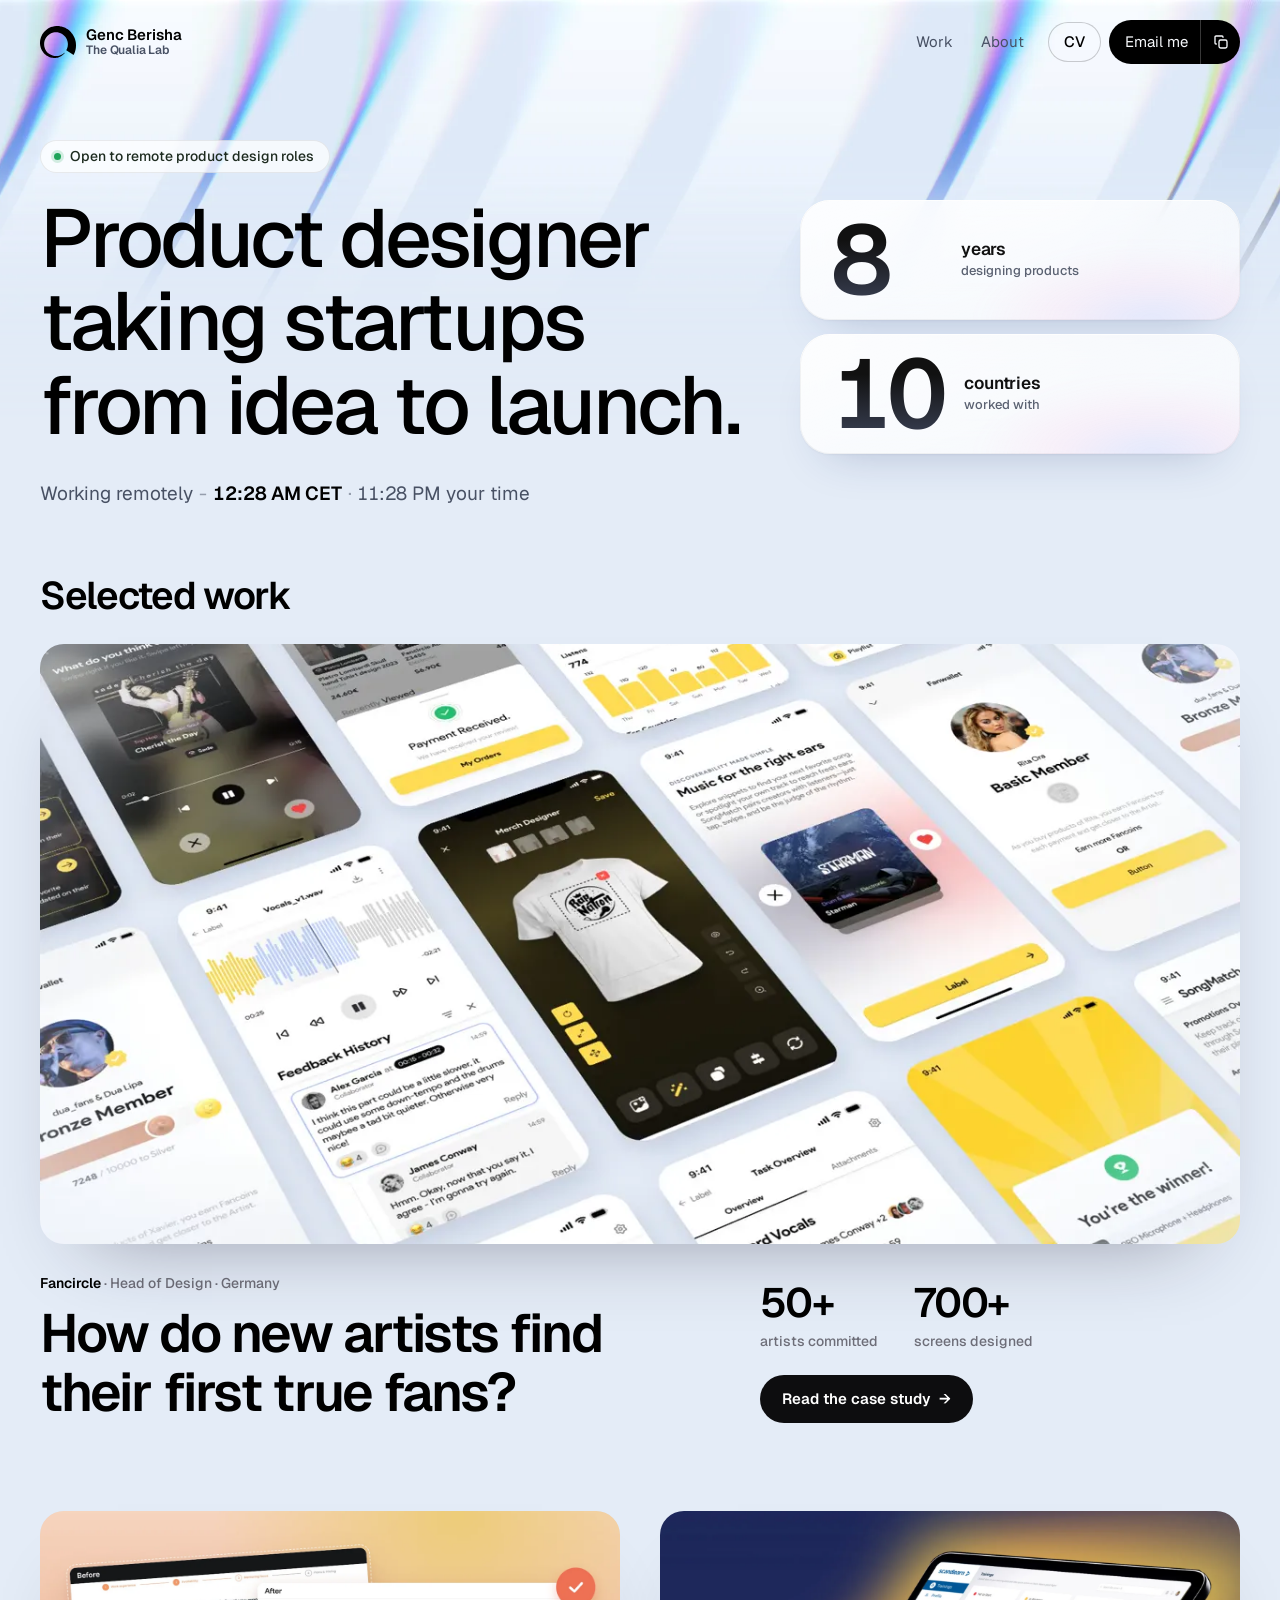
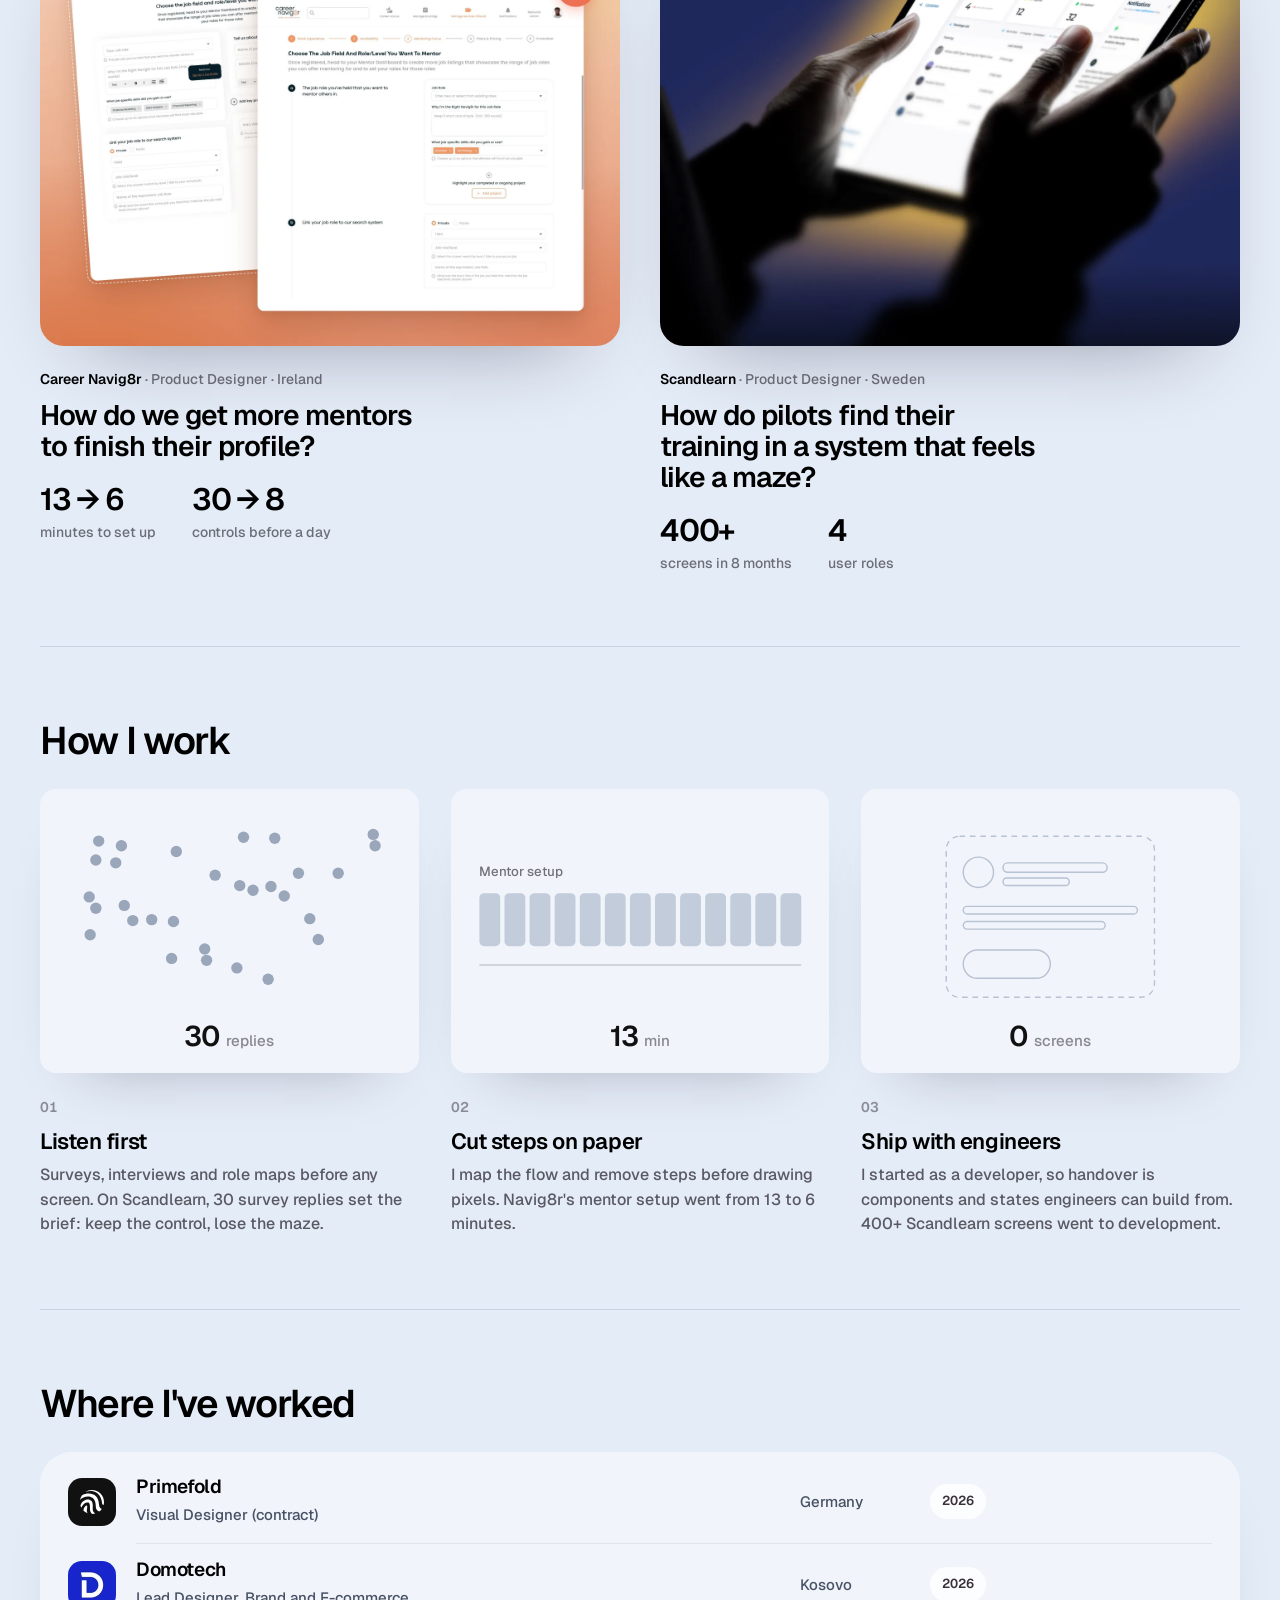
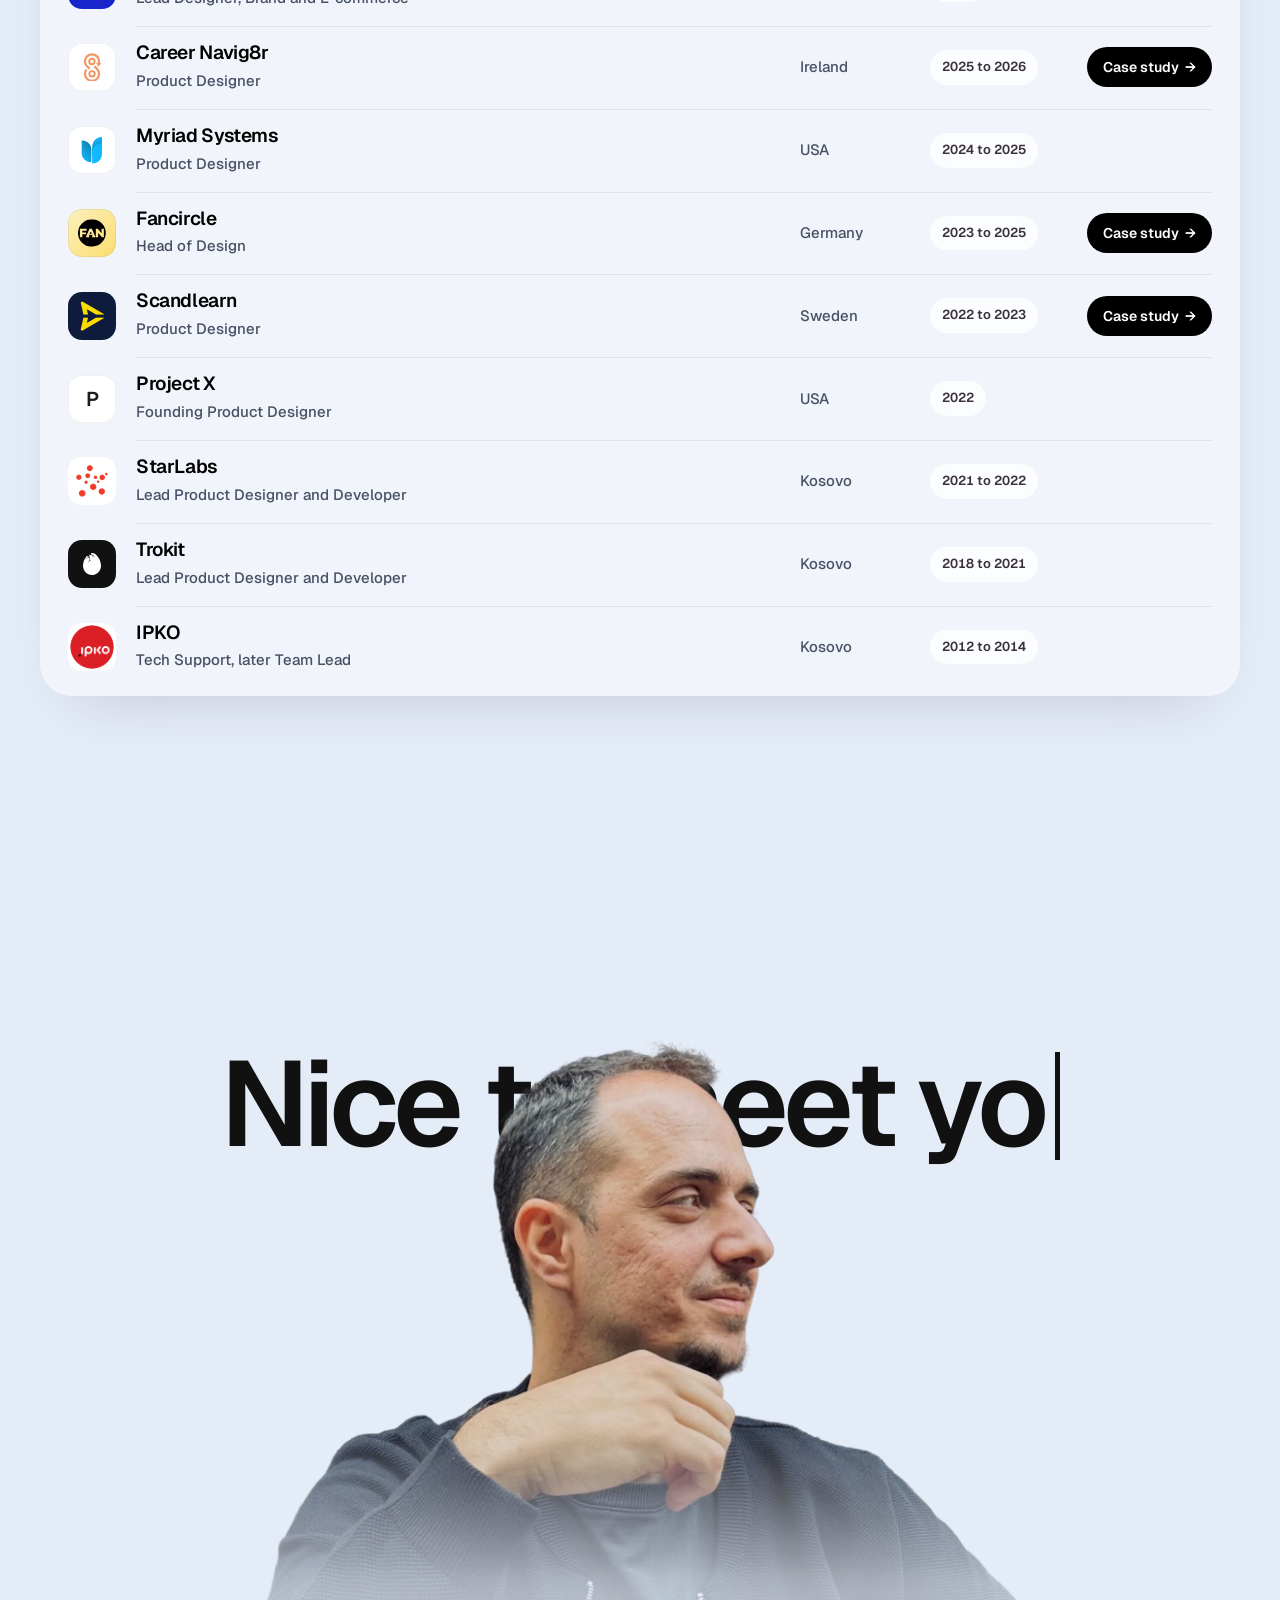
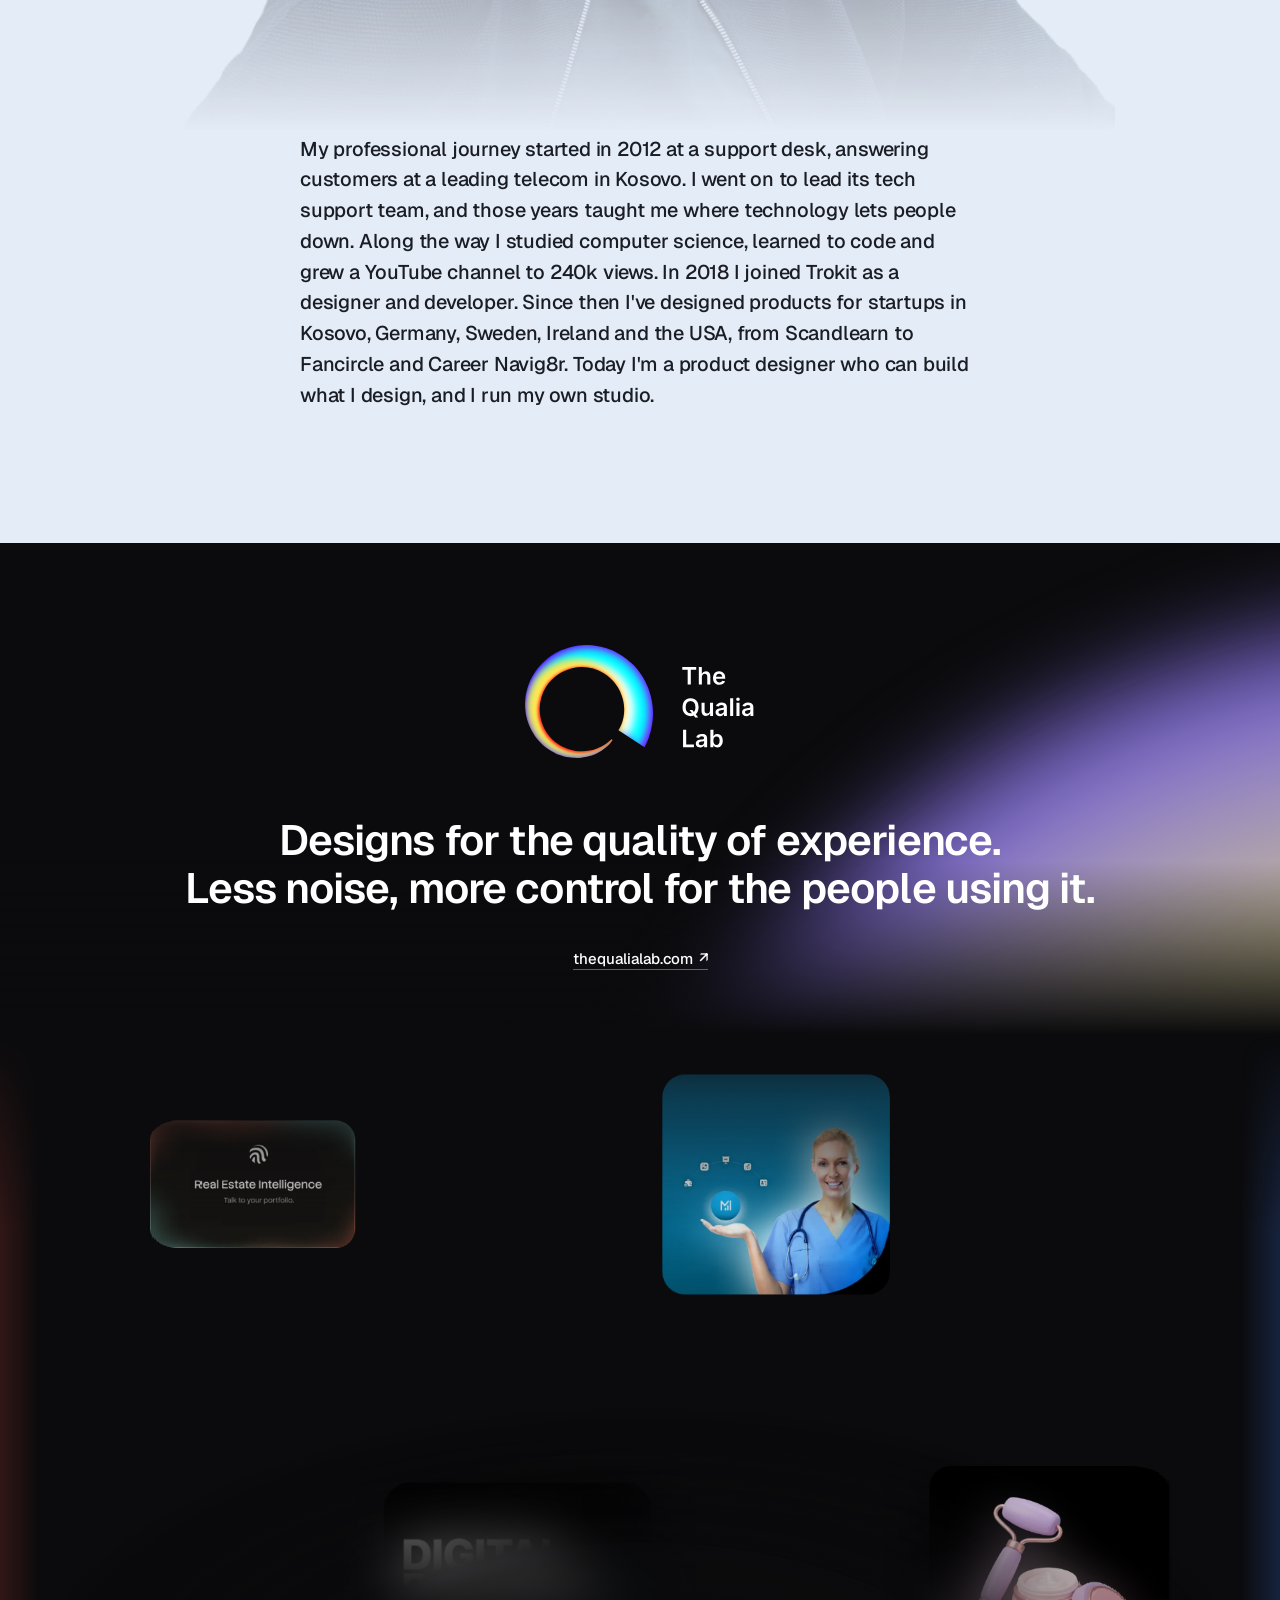
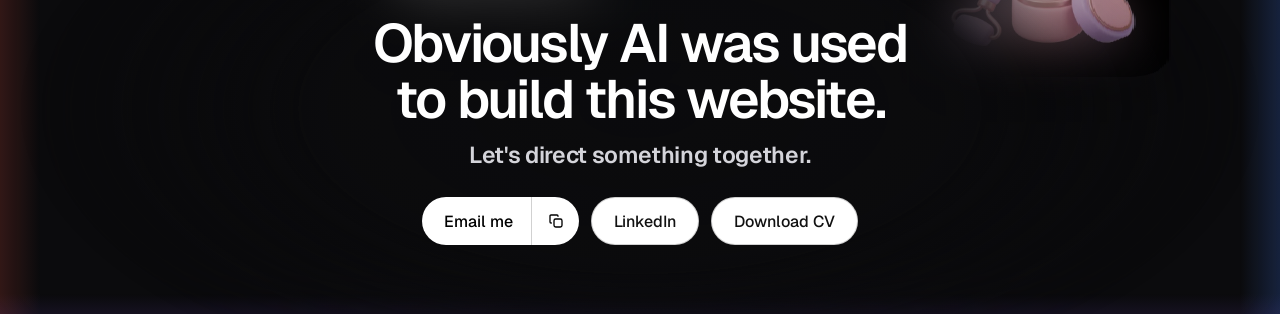
==== index.html @ c0a3236f "Archive navigator: remove Myriad product family (48 left) Co-Authored-By: Claude Opus 5.5 <noreply@a" ====
<!doctype html>
<html lang="en">
<head>
<meta charset="utf-8">
<meta name="viewport" content="width=device-width, initial-scale=1">
<link rel="icon" type="image/svg+xml" href="/assets/favicon.svg">
  <link rel="icon" type="image/png" sizes="32x32" href="/assets/favicon-32.png">
  <link rel="apple-touch-icon" href="/assets/apple-touch-icon.png">
  <title>Genc Berisha · Product Designer</title>
<meta name="description" content="Product designer taking startups from idea to launch. 8 years, startups in 10 countries. Case studies: Fancircle, Career Navig8r, Scandlearn. Open to remote roles.">
<link rel="canonical" href="https://portfolio.thequalialab.com/">
<meta name="theme-color" content="#e4ecf7">
<meta property="og:type" content="website">
<meta property="og:site_name" content="Genc Berisha">
<meta property="og:url" content="https://portfolio.thequalialab.com/">
<meta property="og:title" content="Genc Berisha · Product Designer">
<meta property="og:description" content="Product designer taking startups from idea to launch. 8 years, startups in 10 countries.">
<meta property="og:image" content="https://portfolio.thequalialab.com/assets/og-home.jpg">
<meta property="og:image:width" content="1200">
<meta property="og:image:height" content="630">
<meta property="og:image:alt" content="Genc Berisha, product designer taking startups from idea to launch.">
<meta name="twitter:card" content="summary_large_image">
<meta name="twitter:title" content="Genc Berisha · Product Designer">
<meta name="twitter:description" content="Product designer taking startups from idea to launch. 8 years, startups in 10 countries.">
<meta name="twitter:image" content="https://portfolio.thequalialab.com/assets/og-home.jpg">
<link rel="preconnect" href="https://fonts.googleapis.com">
<link rel="preconnect" href="https://fonts.gstatic.com" crossorigin>
<link href="https://fonts.googleapis.com/css2?family=Geist:wght@400;500;600&family=Instrument+Serif:ital@0;1&display=swap" rel="stylesheet">
<link rel="stylesheet" href="styles.css?v=202611181945">
<link rel="stylesheet" href="home-v2.css?v=202611241656">
</head>
<body class="v2home">
<a class="skip" href="#work">Skip to work</a>

<header class="top">
  <a class="name logo" href="./"><img class="q q-on-light" src="assets/q-black.svg" width="37" height="32" alt=""><img class="q q-on-dark" src="assets/q-colour.svg" width="37" height="32" alt=""><span class="logo-text"><b>Genc Berisha</b><small>The Qualia Lab</small></span></a>
  <nav aria-label="Main">
    <a href="#work">Work</a>
    <a href="#meet">About</a>
    <a class="nav-cv" href="genc-berisha-cv.pdf" target="_blank" rel="noopener">CV</a>
    <span class="msplit nav-split"><a class="nav-cta" href="mailto:gencberisha3@gmail.com">Email me</a><button type="button" class="m-copy" data-copy="gencberisha3@gmail.com" aria-label="Copy email address" title="Copy email address"><svg class="i-copy" width="16" height="16" viewBox="0 0 24 24" fill="none" stroke="currentColor" stroke-width="2" stroke-linecap="round" stroke-linejoin="round" aria-hidden="true"><rect x="9" y="9" width="12" height="12" rx="2.5"/><path d="M5 15H4.5A1.5 1.5 0 0 1 3 13.5v-9A1.5 1.5 0 0 1 4.5 3h9A1.5 1.5 0 0 1 15 4.5V5"/></svg><svg class="i-ok" width="16" height="16" viewBox="0 0 24 24" fill="none" stroke="currentColor" stroke-width="2.4" stroke-linecap="round" stroke-linejoin="round" aria-hidden="true"><path d="M5 12.5l4.5 4.5L19 7.5"/></svg><span class="cta-tip" aria-live="polite"></span></button></span>
  </nav>
</header>

<main>
  <section class="hero" aria-labelledby="hero-title">
    <div class="hero-band" aria-hidden="true"></div>
    <div class="wrap hero-grid">
      <div>
        <p class="status avail-pill"><span class="dot">Open to remote product design roles</span></p>
        <h1 id="hero-title">Product designer taking startups from idea to launch.</h1>
        <p class="lede clock" id="clock">Working remotely <span class="ck-sep">-</span> <b data-me>CET</b><span class="ck-you" hidden> <span class="ck-sep">·</span> <span data-you></span> your time</span></p>
      </div>
      <div class="hero-bento" aria-label="At a glance">
        <div class="hb-tile"><span class="hb-num">8</span><span class="hb-lab">years<small>designing products</small></span></div>
        <div class="hb-tile"><span class="hb-num">10</span><span class="hb-lab">countries<small>worked with</small></span></div>
      </div>
    </div>
  </section>

  <section id="work" class="w wrap" aria-labelledby="work-title">
    <h2 id="work-title" class="w-h">Selected work</h2>
    <article class="w-lead">
      <a class="w-media" href="fancircle/" tabindex="-1" aria-hidden="true"><video src="assets/thumb-fancircle-wall.mp4" poster="assets/thumb-fancircle-wall.webp" width="1280" height="800" autoplay muted loop playsinline preload="metadata"></video></a>
      <div class="w-row">
        <div><p class="w-meta"><b>Fancircle</b> · Head of Design · Germany</p><h3><a href="fancircle/">How do new artists find their first true fans?</a></h3></div>
        <div class="w-side"><dl class="w-stats"><div><dd>50+</dd><dt>artists committed</dt></div><div><dd>700+</dd><dt>screens designed</dt></div></dl><a class="w-link" href="fancircle/">Read the case study <span aria-hidden="true">→</span></a></div>
      </div>
    </article>
    <div class="w-two">
      <article class="w-sm">
        <a class="w-media" href="career-navig8r/" tabindex="-1" aria-hidden="true"><img src="assets/thumb-navig8r-before-after.webp" width="1400" height="1225" loading="lazy" alt=""></a>
        <p class="w-meta"><b>Career Navig8r</b> · Product Designer · Ireland</p>
        <h3><a href="career-navig8r/">How do we get more mentors to finish their profile?</a></h3>
        <dl class="w-stats"><div><dd>13 → 6</dd><dt>minutes to set up</dt></div><div><dd>30 → 8</dd><dt>controls before a day</dt></div></dl>
      </article>
      <article class="w-sm">
        <a class="w-media" href="scandlearn/" tabindex="-1" aria-hidden="true"><img src="assets/thumb-scandlearn.webp" width="1600" height="1453" loading="lazy" alt=""></a>
        <p class="w-meta"><b>Scandlearn</b> · Product Designer · Sweden</p>
        <h3><a href="scandlearn/">How do pilots find their training in a system that feels like a maze?</a></h3>
        <dl class="w-stats"><div><dd>400+</dd><dt>screens in 8 months</dt></div><div><dd>4</dd><dt>user roles</dt></div></dl>
      </article>
    </div>
  </section>

  <section class="how wrap" aria-labelledby="how-title">
    <h2 id="how-title" class="w-h">How I work</h2>
    <ol class="how-list">
      <li><figure class="hd hd-listen"><svg class="hd-svg" viewBox="0 0 400 300" role="img" aria-label="30 survey replies grouping into two themes.">
<g class="hd-ring"><circle cx="120" cy="130" r="62"/><circle cx="285" cy="130" r="50"/></g>
<circle class="hd-dot hd-a" cx="144" cy="66" r="6"/><circle class="hd-dot hd-a" cx="248" cy="52" r="6"/><circle class="hd-dot hd-a" cx="211" cy="102" r="6"/><circle class="hd-dot hd-b" cx="59" cy="126" r="6"/><circle class="hd-dot hd-b" cx="52" cy="114" r="6"/><circle class="hd-dot hd-a" cx="62" cy="55" r="6"/><circle class="hd-dot hd-a" cx="176" cy="181" r="6"/><circle class="hd-dot hd-a" cx="80" cy="78" r="6"/><circle class="hd-dot hd-b" cx="241" cy="201" r="6"/><circle class="hd-dot hd-b" cx="225" cy="107" r="6"/><circle class="hd-dot hd-a" cx="352" cy="48" r="6"/><circle class="hd-dot hd-a" cx="315" cy="89" r="6"/><circle class="hd-dot hd-a" cx="86" cy="60" r="6"/><circle class="hd-dot hd-b" cx="139" cy="179" r="6"/><circle class="hd-dot hd-b" cx="98" cy="139" r="6"/><circle class="hd-dot hd-a" cx="244" cy="103" r="6"/><circle class="hd-dot hd-a" cx="215" cy="51" r="6"/><circle class="hd-dot hd-a" cx="59" cy="75" r="6"/><circle class="hd-dot hd-b" cx="258" cy="113" r="6"/><circle class="hd-dot hd-b" cx="141" cy="140" r="6"/><circle class="hd-dot hd-a" cx="185" cy="91" r="6"/><circle class="hd-dot hd-a" cx="294" cy="159" r="6"/><circle class="hd-dot hd-a" cx="118" cy="138" r="6"/><circle class="hd-dot hd-b" cx="208" cy="189" r="6"/><circle class="hd-dot hd-b" cx="273" cy="89" r="6"/><circle class="hd-dot hd-a" cx="354" cy="60" r="6"/><circle class="hd-dot hd-a" cx="174" cy="169" r="6"/><circle class="hd-dot hd-a" cx="89" cy="123" r="6"/><circle class="hd-dot hd-b" cx="53" cy="154" r="6"/><circle class="hd-dot hd-b" cx="285" cy="137" r="6"/>
<text class="hd-lab" x="120" y="222" text-anchor="middle">keep the control</text>
<text class="hd-lab" x="285" y="222" text-anchor="middle">lose the maze</text>
<text class="hd-cap" x="200" y="272" text-anchor="middle"><tspan class="hd-num" data-from="30" data-to="2">30</tspan><tspan class="hd-unit" dx="6" data-off="replies" data-on="themes">replies</tspan></text>
</svg></figure><span class="how-n">01</span><h3>Listen first</h3><p>Surveys, interviews and role maps before any screen. On Scandlearn, 30 survey replies set the brief: keep the control, lose the maze.</p></li>
      <li><figure class="hd hd-cut"><svg class="hd-svg" viewBox="0 0 400 300" role="img" aria-label="Mentor setup going from 13 minutes to 6.">
<text class="hd-lab hd-l" x="30" y="92">Mentor setup</text>
<rect class="hd-seg hd-keep" x="30.0" y="110" width="22" height="56" rx="5" data-i="0"/><rect class="hd-seg hd-drop" x="56.5" y="110" width="22" height="56" rx="5" data-i="1"/><rect class="hd-seg hd-keep" x="83.0" y="110" width="22" height="56" rx="5" data-i="2"/><rect class="hd-seg hd-drop" x="109.5" y="110" width="22" height="56" rx="5" data-i="3"/><rect class="hd-seg hd-drop" x="136.0" y="110" width="22" height="56" rx="5" data-i="4"/><rect class="hd-seg hd-keep" x="162.5" y="110" width="22" height="56" rx="5" data-i="5"/><rect class="hd-seg hd-drop" x="189.0" y="110" width="22" height="56" rx="5" data-i="6"/><rect class="hd-seg hd-keep" x="215.5" y="110" width="22" height="56" rx="5" data-i="7"/><rect class="hd-seg hd-drop" x="242.0" y="110" width="22" height="56" rx="5" data-i="8"/><rect class="hd-seg hd-keep" x="268.5" y="110" width="22" height="56" rx="5" data-i="9"/><rect class="hd-seg hd-drop" x="295.0" y="110" width="22" height="56" rx="5" data-i="10"/><rect class="hd-seg hd-drop" x="321.5" y="110" width="22" height="56" rx="5" data-i="11"/><rect class="hd-seg hd-keep" x="348.0" y="110" width="22" height="56" rx="5" data-i="12"/>
<line class="hd-axis" x1="30" y1="186" x2="370" y2="186"/>
<text class="hd-cap" x="200" y="272" text-anchor="middle"><tspan class="hd-num" data-from="13" data-to="6">13</tspan><tspan class="hd-unit" dx="6">min</tspan></text>
</svg></figure><span class="how-n">02</span><h3>Cut steps on paper</h3><p>I map the flow and remove steps before drawing pixels. Navig8r's mentor setup went from 13 to 6 minutes.</p></li>
      <li><figure class="hd hd-ship"><svg class="hd-svg" viewBox="0 0 400 300" role="img" aria-label="A wireframe card becoming a finished component with specs.">
<rect class="hd-card" x="90" y="50" width="220" height="170" rx="14"/>
<circle class="hd-av" cx="124" cy="88" r="16"/>
<rect class="hd-t1" x="150" y="78" width="110" height="10" rx="5"/>
<rect class="hd-t2" x="150" y="94" width="70" height="8" rx="4"/>
<rect class="hd-l1" x="108" y="124" width="184" height="8" rx="4"/>
<rect class="hd-l2" x="108" y="140" width="150" height="8" rx="4"/>
<rect class="hd-btn" x="108" y="170" width="92" height="30" rx="15"/>
<g class="hd-spec">
<line x1="90" y1="36" x2="310" y2="36"/><line x1="90" y1="31" x2="90" y2="41"/><line x1="310" y1="31" x2="310" y2="41"/>
<text x="200" y="30" text-anchor="middle">320</text>
<line x1="324" y1="170" x2="324" y2="200"/><line x1="319" y1="170" x2="329" y2="170"/><line x1="319" y1="200" x2="329" y2="200"/>
<text x="334" y="189">44</text>
<line x1="90" y1="124" x2="108" y2="124" class="hd-pad"/><text x="70" y="128">16</text>
</g>
<g class="hd-states"><rect x="212" y="174" width="22" height="22" rx="11" class="s1"/><rect x="240" y="174" width="22" height="22" rx="11" class="s2"/><rect x="268" y="174" width="22" height="22" rx="11" class="s3"/></g>
<text class="hd-cap" x="200" y="272" text-anchor="middle"><tspan class="hd-num" data-from="0" data-to="400" data-plus="1">0</tspan><tspan class="hd-unit" dx="6">screens</tspan></text>
</svg></figure><span class="how-n">03</span><h3>Ship with engineers</h3><p>I started as a developer, so handover is components and states engineers can build from. 400+ Scandlearn screens went to development.</p></li>
    </ol>
  </section>

  <section id="experience" class="exp wrap" aria-labelledby="exp-title">
    <h2 id="exp-title" class="w-h">Where I've worked</h2>
    <ol class="roles">
      <li><span class="r-mono has-logo r-dark" aria-hidden="true"><img src="assets/logo-primefold-mark.svg" alt="" width="28" height="28"></span><span class="r-main"><b>Primefold</b><span>Visual Designer (contract)</span></span><span class="r-where">Germany</span><span class="r-yr" data-where="Germany">2026</span><span class="r-case r-none" aria-hidden="true"></span></li>
      <li><span class="r-mono r-fill" aria-hidden="true"><img src="assets/logo-domotech-mark.webp" alt="" width="48" height="48"></span><span class="r-main"><b>Domotech</b><span>Lead Designer, Brand and E-commerce</span></span><span class="r-where">Kosovo</span><span class="r-yr" data-where="Kosovo">2026</span><span class="r-case r-none" aria-hidden="true"></span></li>
      <li data-tint="navig8r"><span class="r-mono has-logo" aria-hidden="true"><img src="assets/logo-navig8r-mark.svg" alt="" width="28" height="28"></span><span class="r-main"><b>Career Navig8r</b><span>Product Designer</span></span><span class="r-where">Ireland</span><span class="r-yr" data-where="Ireland">2025 to 2026</span><a class="r-case" href="career-navig8r/">Case study<span aria-hidden="true"> →</span><span class="sr"> about Career Navig8r</span></a></li>
      <li><span class="r-mono has-logo" aria-hidden="true"><img src="assets/logo-myriad-mark.svg" alt="" width="28" height="28"></span><span class="r-main"><b>Myriad Systems</b><span>Product Designer</span></span><span class="r-where">USA</span><span class="r-yr" data-where="USA">2024 to 2025</span><span class="r-case r-none" aria-hidden="true"></span></li>
      <li data-tint="fancircle"><span class="r-mono has-logo" aria-hidden="true"><img src="assets/logo-fancircle-mark.svg" alt="" width="28" height="28"></span><span class="r-main"><b>Fancircle</b><span>Head of Design</span></span><span class="r-where">Germany</span><span class="r-yr" data-where="Germany">2023 to 2025</span><a class="r-case" href="fancircle/">Case study<span aria-hidden="true"> →</span><span class="sr"> about Fancircle</span></a></li>
      <li data-tint="scandlearn"><span class="r-mono r-fill r-sl" aria-hidden="true"><img src="assets/logo-scandlearn-mark.png" alt="" width="48" height="48"></span><span class="r-main"><b>Scandlearn</b><span>Product Designer</span></span><span class="r-where">Sweden</span><span class="r-yr" data-where="Sweden">2022 to 2023</span><a class="r-case" href="scandlearn/">Case study<span aria-hidden="true"> →</span><span class="sr"> about Scandlearn</span></a></li>
      <li><span class="r-mono" aria-hidden="true">P</span><span class="r-main"><b>Project X</b><span>Founding Product Designer</span></span><span class="r-where">USA</span><span class="r-yr" data-where="USA">2022</span><span class="r-case r-none" aria-hidden="true"></span></li>
      <li><span class="r-mono r-fill" aria-hidden="true"><img src="assets/logo-starlabs-mark.png" alt="" width="48" height="48"></span><span class="r-main"><b>StarLabs</b><span>Lead Product Designer and Developer</span></span><span class="r-where">Kosovo</span><span class="r-yr" data-where="Kosovo">2021 to 2022</span><span class="r-case r-none" aria-hidden="true"></span></li>
      <li><span class="r-mono has-logo r-dark r-tk" aria-hidden="true"><img src="assets/logo-trokit-egg.svg" alt="" width="16" height="20"></span><span class="r-main"><b>Trokit</b><span>Lead Product Designer and Developer</span></span><span class="r-where">Kosovo</span><span class="r-yr" data-where="Kosovo">2018 to 2021</span><span class="r-case r-none" aria-hidden="true"></span></li>
      <li><span class="r-mono r-fill r-round" aria-hidden="true"><img src="assets/logo-ipko-mark.png" alt="" width="48" height="48"></span><span class="r-main"><b>IPKO</b><span>Tech Support, later Team Lead</span></span><span class="r-where">Kosovo</span><span class="r-yr" data-where="Kosovo">2012 to 2014</span><span class="r-case r-none" aria-hidden="true"></span></li>
    </ol>
  </section>
  <section id="meet" class="meet wrap" aria-labelledby="meet-title">
    <h2 id="meet-title" class="meet-h"><span class="bg-type" data-text="Nice to meet you">Nice to meet you</span><span class="bg-caret" aria-hidden="true"></span></h2>
    <div class="meet-stage">
      <img class="meet-img" src="assets/genc-portrait-cut.webp" width="1880" height="1491" loading="lazy" alt="Genc Berisha, looking to the side with a hand at their chin.">
      <p class="meet-bio">My professional journey started in 2012 at a support desk, answering customers at a leading telecom in Kosovo. I went on to lead its tech support team, and those years taught me where technology lets people down. Along the way I studied computer science, learned to code and grew a YouTube channel to 240k views. In 2018 I joined Trokit as a designer and developer. Since then I've designed products for startups in Kosovo, Germany, Sweden, Ireland and the USA, from Scandlearn to Fancircle and Career Navig8r. Today I'm a product designer who can build what I design, and I run my own studio.</p>
    </div>
    <div class="meet-studio ms-card">
      <div class="ms-glow" aria-hidden="true"></div>
      <a class="ms-logo" href="https://thequalialab.com" aria-label="The Qualia Lab"><img src="assets/qualia-lab-stacked-colour.svg" width="196" height="96" alt="The Qualia Lab"></a>
      <p class="ms-lead">Designs for the quality of experience.<br class="ms-br"> Less noise, more control for the people using it.</p>
      <a class="ms-link" href="https://thequalialab.com">thequalialab.com <span aria-hidden="true">&#8599;</span></a>
    </div>
  </section>
</main>

<section class="wall-sec" aria-label="Archive navigator">
  <div class="wall" data-wall role="region" aria-label="Archive navigator: screens and visuals from my work. Drag to explore, click an image to enlarge.">
    <script type="application/json">[{"thumb":"assets/wall/card-fancircle.webp","full":"assets/card-fancircle.webp","alt":"Fancircle screen","link":"fancircle/"},{"thumb":"assets/wall/ql-waxing.webp","full":"assets/ql-waxing.webp","alt":"The Qualia Lab beauty icon, waxing"},{"thumb":"assets/wall/db-logo.webp","full":"assets/db-logo.webp","alt":"Digital Bonders logo"},{"thumb":"assets/wall/my-cards.webp","full":"assets/my-cards.webp","alt":"Myriad MediPay stacked cards"},{"thumb":"assets/wall/ba-dashboard.webp","full":"assets/ba-dashboard.webp","alt":"Balkanads dashboard"},{"thumb":"assets/wall/pf-archive.webp","full":"assets/pf-archive.webp","alt":"Primefold slide, scattered files orbiting"},{"thumb":"assets/wall/ba-kpis.webp","full":"assets/ba-kpis.webp","alt":"Dashboard KPI cards"},{"thumb":"assets/wall/ic-doc-shield.webp","full":"assets/ic-doc-shield.webp","alt":"3D icon, document with shield"},{"thumb":"assets/wall/fc-feed.webp","full":"assets/fc-feed.webp","alt":"Fancircle feed cards","link":"fancircle/"},{"thumb":"assets/wall/ql-facial.webp","full":"assets/ql-facial.webp","alt":"The Qualia Lab beauty icon, facial"},{"thumb":"assets/wall/idea-hand.webp","full":"assets/idea-hand.webp","alt":"3D hand holding a light bulb"},{"thumb":"assets/wall/fc-rewards.webp","full":"assets/fc-rewards.webp","alt":"Fancircle rewards page","link":"fancircle/"},{"thumb":"assets/wall/fc-features.webp","full":"assets/fc-features.webp","alt":"Fancircle mobile feature page","link":"fancircle/"},{"thumb":"assets/wall/weekly-report.webp","full":"assets/weekly-report.webp","alt":"Weekly hours report table"},{"thumb":"assets/wall/ic-doc-search.webp","full":"assets/ic-doc-search.webp","alt":"3D icon, document check with magnifier"},{"thumb":"assets/wall/pf-rei.webp","full":"assets/pf-rei.webp","alt":"Primefold slide, Real Estate Intelligence"},{"thumb":"assets/wall/tk-menu.webp","full":"assets/tk-menu.webp","alt":"Trokit menu"},{"thumb":"assets/wall/ql-lashes.webp","full":"assets/ql-lashes.webp","alt":"The Qualia Lab beauty icon, lash extensions"},{"thumb":"assets/wall/my-medipay.webp","full":"assets/my-medipay.webp","alt":"Myriad MediPay visual"},{"thumb":"assets/wall/ic-calendar-sync.webp","full":"assets/ic-calendar-sync.webp","alt":"3D icon, calendar sync with documents"},{"thumb":"assets/wall/fc-starman.webp","full":"assets/fc-starman.webp","alt":"Fancircle song match card","link":"fancircle/"},{"thumb":"assets/wall/my-medbill.webp","full":"assets/my-medbill.webp","alt":"Myriad MedBill visual"},{"thumb":"assets/wall/ql-manicure.webp","full":"assets/ql-manicure.webp","alt":"The Qualia Lab beauty icon, manicure"},{"thumb":"assets/wall/my-transaction.webp","full":"assets/my-transaction.webp","alt":"Myriad payment visual"},{"thumb":"assets/wall/sl-takeoff.webp","full":"assets/sl-takeoff.webp","alt":"Scandlearn generating a training package","link":"scandlearn/"},{"thumb":"assets/wall/metryv.webp","full":"assets/metryv.webp","alt":"metryV landing page"},{"thumb":"assets/wall/ic-shield-70.webp","full":"assets/ic-shield-70.webp","alt":"3D icon, shield with minus 70 percent"},{"thumb":"assets/wall/pf-banner.webp","full":"assets/pf-banner.webp","alt":"Primefold banner, brings AI to real estate"},{"thumb":"assets/wall/sl-training.webp","full":"assets/sl-training.webp","alt":"Scandlearn training progress card","link":"scandlearn/"},{"thumb":"assets/wall/my-hero.webp?v=2","full":"assets/my-hero.webp?v=2","alt":"Myriad website hero"},{"thumb":"assets/wall/pf-horizontal.webp","full":"assets/pf-horizontal.webp","alt":"Primefold slide, the horizontal AI"},{"thumb":"assets/wall/fc-player.webp","full":"assets/fc-player.webp","alt":"Fancircle music player","link":"fancircle/"},{"thumb":"assets/wall/ic-bulb.webp","full":"assets/ic-bulb.webp","alt":"3D icon, light bulb"},{"thumb":"assets/wall/ba-banner.webp","full":"assets/ba-banner.webp","alt":"Balkanads banner"},{"thumb":"assets/wall/sl-components.webp","full":"assets/sl-components.webp","alt":"Scandlearn screen","link":"scandlearn/"},{"thumb":"assets/wall/fc-creators.webp","full":"assets/fc-creators.webp","alt":"Fancircle creators and fans","link":"fancircle/"},{"thumb":"assets/wall/health-tip.webp","full":"assets/health-tip.webp","alt":"Health tip card"},{"thumb":"assets/wall/pf-layers.webp","full":"assets/pf-layers.webp","alt":"Primefold slide, product layers"},{"thumb":"assets/wall/arch-whatwedo.webp","full":"assets/arch-whatwedo.webp","alt":"Architecture studio, what we do"},{"thumb":"assets/wall/ic-trophy.webp","full":"assets/ic-trophy.webp","alt":"3D icon, trophy"},{"thumb":"assets/wall/course-card.webp","full":"assets/course-card.webp","alt":"Course lesson card"},{"thumb":"assets/wall/cc-slide1.webp","full":"assets/cc-slide1.webp","alt":"Click Contracts slide"},{"thumb":"assets/wall/trust-site.webp","full":"assets/trust-site.webp","alt":"Dark blue website hero"},{"thumb":"assets/wall/cc-slide2.webp","full":"assets/cc-slide2.webp","alt":"Click Contracts slide"},{"thumb":"assets/wall/sl-course.webp","full":"assets/sl-course.webp","alt":"Scandlearn course page","link":"scandlearn/"},{"thumb":"assets/wall/my-trends.webp","full":"assets/my-trends.webp","alt":"Myriad Health Trends"},{"thumb":"assets/wall/ic-glasses.webp","full":"assets/ic-glasses.webp","alt":"3D icon, glasses"},{"thumb":"assets/wall/ic-door.webp","full":"assets/ic-door.webp","alt":"3D icon, open door to a workspace"}]</script>
  </div>
  <div class="wall-talk">
    <div class="talk-card">
      <h2>Obviously AI was used to build this website.</h2>
      <p class="talk-direct">Let's direct something together.</p>
      <div class="talk-btns"><span class="msplit hero-split talk-split"><a class="h-cta dark" href="mailto:gencberisha3@gmail.com">Email me</a><button type="button" class="m-copy" data-copy="gencberisha3@gmail.com" aria-label="Copy email address" title="Copy email address"><svg class="i-copy" width="16" height="16" viewBox="0 0 24 24" fill="none" stroke="currentColor" stroke-width="2" stroke-linecap="round" stroke-linejoin="round" aria-hidden="true"><rect x="9" y="9" width="12" height="12" rx="2.5"/><path d="M5 15H4.5A1.5 1.5 0 0 1 3 13.5v-9A1.5 1.5 0 0 1 4.5 3h9A1.5 1.5 0 0 1 15 4.5V5"/></svg><svg class="i-ok" width="16" height="16" viewBox="0 0 24 24" fill="none" stroke="currentColor" stroke-width="2.4" stroke-linecap="round" stroke-linejoin="round" aria-hidden="true"><path d="M5 12.5l4.5 4.5L19 7.5"/></svg><span class="cta-tip" aria-live="polite"></span></button></span><a class="h-cta" href="https://www.linkedin.com/in/genc-berisha">LinkedIn</a><a class="h-cta" href="genc-berisha-cv.pdf" target="_blank" rel="noopener">Download CV</a></div>
    </div>
  </div>
</section>

<script src="wall.js?v=202611241656" defer></script>
<script src="how.js?v=202611191218" defer></script>
<script src="ms-glow.js?v=202611241656" defer></script>
<script src="script.js?v=202611241656" defer></script>
</body>
</html>
---- styles.css ----
/* Concept: a calm pane of light. Colour only appears at edges, like Goethe's
   boundary colours in the Qualia Lab logo. Everything else is ink on pale glass. */
:root {
  --page: #e4ecf7;
  --surface: #f7f9fc;
  --ink: #000000;
  --muted: #485164;
  --line: #c9d3e2;
  --spectrum: linear-gradient(90deg, #ff1d1d, #ffe551 30%, #f7f9fc 50%, #00ffff 70%, #0000ff 88%, #8b00ff);
  --serif: "Instrument Serif", Georgia, serif;
  --sans: "Geist", system-ui, -apple-system, "Segoe UI", sans-serif;
  --r-sm: 10px;
  --r-lg: 18px;
  --max: 1200px;
}

* { box-sizing: border-box; }
html { scroll-behavior: smooth; }
@media (prefers-reduced-motion: reduce) { html { scroll-behavior: auto; } }

body {
  margin: 0;
  background: var(--page);
  color: var(--ink);
  font: 400 17px/1.6 var(--sans);
  -webkit-font-smoothing: antialiased;
}
img { display: block; max-width: 100%; height: auto; }
a { color: inherit; }
:focus-visible { outline: 2px solid var(--ink); outline-offset: 3px; border-radius: 4px; }

.wrap { width: min(100% - 32px, var(--max)); margin-inline: auto; }

.skip { position: absolute; left: -999px; top: 8px; background: var(--ink); color: var(--surface); padding: 10px 14px; border-radius: var(--r-sm); z-index: 10; }
.skip:focus { left: 16px; }

/* Header */
.top {
  position: relative; z-index: 2;
  display: flex; justify-content: space-between; align-items: center; gap: 16px;
  width: min(100% - 32px, var(--max)); margin: 0 auto; padding: 20px 0;
}
.name { font-weight: 600; text-decoration: none; letter-spacing: -0.01em; }
.top nav { display: flex; gap: 4px; align-items: center; }
.top nav a { text-decoration: none; padding: 10px 12px; border-radius: 999px; font-size: 15px; color: var(--muted); }
.top nav a:hover { color: var(--ink); }
.top nav .nav-cta { background: var(--ink); color: var(--surface); padding: 10px 16px; }
.top nav .nav-cta:hover { color: var(--surface); }
@media (max-width: 640px) {
  .top nav a:not(.nav-cta) { display: none; }
}

/* Hero */
.hero { position: relative; padding: 48px 0 88px; margin-top: -84px; padding-top: 140px; }
.hero-band {
  position: absolute; inset: 0 0 auto 0; height: 420px;
  background: url("assets/hero-top.webp") center top / cover no-repeat;
  -webkit-mask-image: linear-gradient(#000 40%, transparent);
          mask-image: linear-gradient(#000 40%, transparent);
  pointer-events: none;
}
.hero-grid { position: relative; display: grid; gap: 48px; align-items: end; }
@media (min-width: 1024px) { .hero-grid { grid-template-columns: 1.35fr 1fr; gap: 64px; } }

.status { font-size: 14px; color: var(--muted); margin: 0 0 20px; }
h1 {
  font: 400 clamp(40px, 6.2vw, 76px)/1.02 var(--serif);
  letter-spacing: -0.015em; margin: 0; max-width: 17ch;
}
h1 em { font-style: italic; }
.lede { font-size: 19px; color: var(--muted); margin: 24px 0 0; max-width: 40ch; }

/* Ask panel */
.ask {
  position: relative;
  background: var(--surface); border-radius: var(--r-lg); padding: 20px;
  box-shadow: 0 1px 0 rgba(18, 21, 28, 0.04), 0 20px 40px -24px rgba(40, 70, 120, 0.35);
}
.ask::before { /* the spectral edge, the only colour on the page */
  content: ""; position: absolute; left: 20px; right: 20px; top: 0; height: 2px;
  background: var(--spectrum); border-radius: 2px;
}
.ask-title { font-size: 13px; font-weight: 500; color: var(--muted); margin: 0 0 12px; }
.thread { min-height: 176px; display: flex; flex-direction: column; justify-content: flex-end; gap: 8px; }
.bubble { margin: 0; padding: 12px 14px; border-radius: 14px; font-size: 15px; line-height: 1.5; max-width: 92%; }
.bubble.me { background: var(--page); border-bottom-left-radius: 4px; }
.bubble.you { background: var(--ink); color: var(--surface); align-self: flex-end; border-bottom-right-radius: 4px; }
.enter { animation: rise 280ms ease-out both; }
.enter.late { animation-delay: 180ms; }
@keyframes rise { from { opacity: 0; transform: translateY(6px); } to { opacity: 1; transform: none; } }

.chips { display: flex; flex-wrap: wrap; gap: 8px; margin-top: 16px; }
.chips button {
  font: 500 14px/1 var(--sans); color: var(--ink);
  background: transparent; border: 1px solid var(--line); border-radius: 999px;
  min-height: 44px; padding: 0 16px; cursor: pointer;
  transition: background 120ms ease-out, border-color 120ms ease-out, transform 100ms ease-out;
}
.chips button:hover { border-color: var(--ink); }
.chips button:active { transform: scale(0.98); }
.chips button[aria-pressed="true"] { background: var(--ink); color: var(--surface); border-color: var(--ink); }

/* Sections */
h2 { font: 400 clamp(32px, 4vw, 44px)/1.1 var(--serif); margin: 0 0 32px; letter-spacing: -0.01em; }
.work, .exp, .about { padding: 72px 0; border-top: 1px solid var(--line); }

/* Case studies */
.case h3 { font: 600 22px/1.3 var(--sans); letter-spacing: -0.01em; margin: 6px 0 10px; }
.case h3 a { text-decoration: none; }
.case h3 a:hover { text-decoration: underline; text-underline-offset: 4px; }
.case p { margin: 0 0 12px; color: var(--muted); }
.case .meta { font-size: 14px; margin: 18px 0 0; }
.case-img { display: block; border-radius: var(--r-lg); overflow: hidden; background: var(--surface); }
.case-img img, .case-img video.loop { display: block; width: 100%; height: auto; aspect-ratio: 16 / 10; object-fit: cover; object-position: top center; transition: transform 300ms ease-out; }
.case-img:hover img, .case-img:hover video.loop { transform: scale(1.015); }
@media (prefers-reduced-motion: reduce) { .case-img img, .case-img video.loop, .enter { transition: none; animation: none; } }

.facts { list-style: none; padding: 0; margin: 16px 0 18px; display: grid; gap: 6px; font-size: 15px; color: var(--muted); }
.facts strong { color: var(--ink); font-weight: 600; margin-right: 6px; }
.more { display: inline-flex; align-items: center; min-height: 44px; font-weight: 500; text-underline-offset: 4px; }

.case-lead { display: grid; gap: 8px; margin-bottom: 72px; }
@media (min-width: 1024px) {
  .case-lead { grid-template-columns: 1.6fr 1fr; gap: 48px; align-items: center; }
  .case-lead .meta { margin-top: 0; }
  .case-lead h3 { font: 400 36px/1.12 var(--serif); letter-spacing: -0.01em; }
}
.case-pair { display: grid; gap: 56px; }
@media (min-width: 768px) { .case-pair { grid-template-columns: 1fr 1fr; gap: 40px; } }

/* Experience */
.roles { list-style: none; margin: 0; padding: 0; }
.roles li {
  display: grid; grid-template-columns: 1fr; gap: 2px;
  padding: 14px 0; border-bottom: 1px solid var(--line);
}
.roles li:last-child { border-bottom: 0; }
.yr, .where { font-size: 14px; color: var(--muted); }
.role b { font-weight: 600; }
@media (min-width: 768px) {
  .roles li { grid-template-columns: 140px 1fr auto; gap: 24px; align-items: baseline; }
}

/* About */
.about-grid { display: grid; gap: 28px; }
@media (min-width: 1024px) { .about-grid { grid-template-columns: 1.2fr 1fr; gap: 64px; } }
.about-big { font: 400 clamp(26px, 3vw, 34px)/1.25 var(--serif); margin: 0; }
.about-small p { margin: 0 0 16px; color: var(--muted); }
.side { display: flex; gap: 10px; align-items: center; padding-top: 8px; }
.side img { flex: none; }

/* Contact */
.contact { padding: 88px 0 40px; border-top: 1px solid var(--line); }
.contact h2 { margin-bottom: 16px; }
.mail {
  font: 400 clamp(28px, 5.4vw, 64px)/1.1 var(--serif);
  text-decoration: none; overflow-wrap: anywhere;
  background: linear-gradient(currentColor, currentColor) 0 100% / 0 2px no-repeat;
  transition: background-size 250ms ease-out;
}
.mail:hover { background-size: 100% 2px; }
.links { display: flex; gap: 8px; margin: 28px 0 64px; flex-wrap: wrap; }
.links a {
  display: inline-flex; align-items: center; min-height: 44px; padding: 0 18px;
  border: 1px solid var(--line); border-radius: 999px; text-decoration: none; font-weight: 500;
}
.links a:hover { border-color: var(--ink); }
.fine { font-size: 13px; color: var(--muted); margin: 0; }

/* Case study pages */
.back { display: inline-flex; align-items: center; min-height: 44px; margin-top: 24px; color: var(--muted); text-underline-offset: 4px; }
.back::before { content: "←"; margin-right: 8px; }
.cs-title { margin-top: 24px; max-width: 20ch; font-size: clamp(40px, 5.6vw, 68px); }
.cs-intro { font-size: 19px; color: var(--muted); max-width: 52ch; margin: 20px 0 40px; }
.cs-intro b { color: var(--ink); font-weight: 600; }
.cs-facts { display: grid; gap: 20px; margin: 0 0 40px; padding: 24px 0; border-top: 1px solid var(--line); border-bottom: 1px solid var(--line); }
@media (min-width: 768px) { .cs-facts { grid-template-columns: repeat(4, 1fr); } }
.cs-facts dt { font-size: 13px; color: var(--muted); margin-bottom: 4px; }
.cs-facts dd { margin: 0; font-size: 15px; }
.cs-stats { list-style: none; padding: 0; margin: 0 0 48px; display: grid; gap: 24px; }
@media (min-width: 768px) { .cs-stats { grid-template-columns: repeat(3, 1fr); } }
.cs-stats strong { display: block; font: 400 clamp(44px, 5vw, 60px)/1 var(--serif); margin-bottom: 8px; }
.cs-stats span { color: var(--muted); font-size: 15px; }
.cs figure { margin: 32px 0; }
.cs figure img { width: 100%; border-radius: var(--r-lg); background: var(--surface); }
.cs figcaption { font-size: 14px; color: var(--muted); margin-top: 10px; }
.cs .pair { display: grid; gap: 20px; margin: 32px 0; }
.cs .pair figure { margin: 0; }
.cs .pair img { max-height: 640px; object-fit: cover; object-position: top; }
@media (min-width: 768px) { .cs .pair { grid-template-columns: 1fr 1fr; } }
.cs-body { max-width: 760px; margin: 72px auto 0; }
.cs-body section { margin-bottom: 64px; }
.cs-body h2 { font-size: clamp(28px, 3.2vw, 36px); margin-bottom: 16px; }
.cs-body p, .cs-body li { color: #2c3342; }
.cs-body ul { padding-left: 20px; }
.cs-body li { margin-bottom: 8px; }
.cs-body figure.wide { margin-inline: calc(50% - min(50vw - 16px, 600px)); }
.next { display: grid; gap: 4px; text-decoration: none; padding: 40px 0; margin-top: 24px; border-top: 1px solid var(--line); }
.next span { font-size: 14px; color: var(--muted); }
.next b { font: 400 clamp(32px, 4vw, 44px)/1.1 var(--serif); }
.next em { font-style: normal; color: var(--muted); }
.next:hover b { text-decoration: underline; text-underline-offset: 6px; text-decoration-thickness: 2px; }
.slot { margin: 24px 0; padding: 40px 20px; border: 1.5px dashed var(--line); border-radius: var(--r-lg); color: var(--muted); font-size: 14px; text-align: center; }
.cs video { width: 100%; border-radius: var(--r-lg); display: block; }
.cs blockquote { margin: 0 0 56px; }
.cs blockquote p { font: 400 clamp(24px, 2.6vw, 30px)/1.3 var(--serif); color: var(--ink); margin: 0 0 12px; }
.cs blockquote cite { font-style: normal; font-size: 14px; color: var(--muted); }

/* Company pages (for/<slug>/) */
.for-label { display: flex; flex-wrap: wrap; gap: 8px; margin: 40px 0 0; font-size: 14px; }
.for-label span { padding: 6px 12px; border-radius: 999px; background: var(--surface); color: var(--muted); }
.for-label span:first-child { position: relative; color: var(--ink); font-weight: 500; }
.for-label span:first-child::after { content: ""; position: absolute; left: 12px; right: 12px; bottom: 0; height: 2px; background: var(--spectrum); border-radius: 2px; }
.pitch .cs-body { margin-top: 40px; }
.pitch .ba figcaption b { color: var(--ink); font-weight: 600; }
.pitch img:not([src*="/"]) { min-height: 200px; background: var(--surface); border: 1.5px dashed var(--line); }
.pitch-work { max-width: 760px; margin: 0 auto; }
.pitch-work h2 { font-size: clamp(28px, 3.2vw, 36px); margin-bottom: 0; }

/* Sans serif headings (Geist everywhere) */
:root { --serif: var(--sans); }
h1, h2, .about-big, .mail, .cs-stats strong, .next b, .cs blockquote p, .case-lead h3 { font-weight: 500; letter-spacing: -0.035em; }
h1 { line-height: 1.04; }
h1 em { font-style: normal; background: linear-gradient(90deg,#ff1d1d,#ffe551 30%,#00ffff 60%,#0000ff 85%,#8b00ff) 0 92% / 100% 4px no-repeat; }
h2 { letter-spacing: -0.03em; }
.about-big { font-weight: 400; letter-spacing: -0.02em; }
h1 { font-size: clamp(36px, 4.8vw, 60px); max-width: 19ch; }
h1 em { -webkit-box-decoration-break: clone; box-decoration-break: clone; }
.cs-title { font-size: clamp(34px, 4.4vw, 54px); }

/* No rainbow lines */
.ask::before, .for-label span:first-child::after { display: none; }
h1 em { background: none; }

/* Hero name tag with photo */
.status { display: flex; align-items: center; gap: 12px; margin: 0 0 24px; }
.status > span { display: grid; line-height: 1.35; }
.status b { color: var(--ink); font-weight: 600; font-size: 15px; }
.avatar { width: 40px; height: 40px; border-radius: 50%; box-shadow: 0 0 0 2px #fff; }
.dot::before { content: ""; display: inline-block; width: 7px; height: 7px; border-radius: 50%; background: #1fa45a; margin-right: 7px; vertical-align: 1px; box-shadow: 0 0 0 3px rgba(31,164,90,0.18); }

/* Key fact as a pill on the project image */
.case-img { position: relative; }
.pill {
  position: absolute; left: 16px; bottom: 16px; z-index: 1;
  display: inline-flex; align-items: baseline; gap: 6px;
  padding: 8px 14px; border-radius: 999px;
  background: rgba(247, 249, 252, 0.92); color: var(--muted);
  -webkit-backdrop-filter: blur(8px); backdrop-filter: blur(8px);
  font-size: 14px; line-height: 1.2;
  box-shadow: 0 6px 20px -8px rgba(18, 30, 60, 0.35);
}
.pill strong { color: var(--ink); font-weight: 600; }
.case .more { margin-top: 4px; }

/* Header logo (dark badge) */
.name.logo { display: block; line-height: 0; }
.name.logo img { height: 44px; width: auto; }

/* Fact pills in brand blue */
.pill { background: #0697ff; color: #fff; font-weight: 500; -webkit-backdrop-filter: none; backdrop-filter: none; }
.pill strong { color: #fff; }

/* Top lines grow in place while scrolling */
.hero { overflow-x: clip; }
.hero-band { transform-origin: 50% 0; transform: translateY(var(--follow, 0px)) scale(var(--grow, 1)); will-change: transform; }
.hero-grid, .work, .exp, .about, .contact { position: relative; z-index: 1; }

/* Device photos as project thumbnails */
.case-img img.photo { object-position: center; }

/* Rows of phone screens in case studies */
.cs .phones {
  display: grid; grid-auto-flow: column; grid-auto-columns: minmax(170px, 260px); justify-content: center; gap: 16px;
  overflow-x: auto; margin: 32px calc(50% - min(50vw - 16px, 600px)); padding-bottom: 8px;
  scroll-snap-type: x mandatory;
}
.cs .phones figure { margin: 0; scroll-snap-align: start; }
.cs .phones img { width: 100%; border-radius: 22px; border: 1px solid var(--line); background: #fff; }
.cs .phones figcaption { font-size: 14px; color: var(--muted); margin-top: 10px; }
.cs-body ul b { color: var(--ink); font-weight: 600; }
.cs .phones.two{grid-auto-flow:row;grid-template-columns:repeat(2,1fr);grid-auto-columns:auto;gap:32px 24px;overflow:visible;margin-left:auto;margin-right:auto}
.cs-stats{max-width:760px;margin-left:auto;margin-right:auto}
/* Livelier case studies: product colour bands, big stat, pull-out decisions */
.cs-body section.band{--band:#FFDC5C;position:relative;padding:72px 0 48px;margin:0 0 80px;background:var(--band);box-shadow:0 0 0 100vmax var(--band);clip-path:inset(0 -100vmax)}
.cs-body section.band + section{margin-top:0}
.cs-body section.band p,.cs-body section.band li{color:#211d0c}
.cs-body section.band figcaption{color:#4a4120}
.cs-body section.band .phones img{border-color:rgba(0,0,0,.08)}
.split{display:grid;gap:16px;align-items:center}
@media (min-width:768px){.split{grid-template-columns:auto 1fr;gap:48px}}
.cs-body .big-stat{font:500 clamp(64px,8vw,104px)/1 var(--sans);letter-spacing:-.05em;color:var(--ink);margin:0}
.big-stat small{display:block;font-size:15px;line-height:1.4;letter-spacing:0;font-weight:400;color:var(--muted);margin-top:12px}
.cs-body ul.decisions{list-style:none;padding:0;margin:48px 0}
.cs-body ul.decisions li{padding:28px 0;margin:0;border-top:1px solid rgba(0,0,0,.12)}
.cs-body ul.decisions li:last-child{border-bottom:1px solid rgba(0,0,0,.12)}
.cs-body ul.decisions li b{display:block;font-size:clamp(24px,2.8vw,32px);line-height:1.2;font-weight:500;letter-spacing:-.025em;margin-bottom:8px}
.cs figcaption{text-align:center}
.back{min-height:36px;padding:0 16px 0 12px;border:1px solid var(--line);border-radius:999px;text-decoration:none;font-size:14px;gap:8px;transition:background .2s,color .2s}
.back::before{margin-right:0}
.back:hover{background:rgba(0,0,0,.05);color:var(--ink)}
/* Header logo: the Q mark with name */
.name.logo{display:inline-flex;align-items:center;gap:10px;line-height:1.1;color:var(--ink);text-decoration:none}
.name.logo .q{height:32px;width:auto}
.name.logo .q-on-dark{display:none}
.logo-text{display:flex;flex-direction:column}
.logo-text b{font-weight:600;font-size:15px;letter-spacing:-.01em}
.logo-text small{font-size:12px;color:var(--muted)}

/* Project cards: soft pastel panels (after Genc's reference), one tint per project */
.pcard { --a: #FCF0BE; --b: #FBDD6E; --g: rgba(255,160,40,.28); position: relative; display: grid; gap: 28px; margin: 0 0 32px; padding: clamp(24px, 4vw, 60px); border-radius: 32px;
  background: radial-gradient(45% 60% at 88% 20%, var(--g), transparent 100%), radial-gradient(50% 70% at 8% 90%, rgba(255,255,255,.55), transparent 100%), linear-gradient(135deg, var(--a), var(--b));
  transition: transform .4s cubic-bezier(.2,.7,.2,1), box-shadow .4s; }
.pcard[data-tint="navig8r"] { --a: #FBECE3; --b: #F8D9C7; --g: rgba(238,112,84,.24); }
.pcard[data-tint="scandlearn"] { --a: #E6EEFF; --b: #C9D8FF; --g: rgba(40,90,255,.18); }
.pcard:hover { transform: translateY(-4px); box-shadow: 0 30px 60px -35px rgba(40,30,60,.35); }
.p-text { display: flex; flex-direction: column; align-items: flex-start; }
.p-meta { display: inline-flex; margin: 0 0 18px; padding: 7px 14px; border-radius: 999px; background: rgba(255,255,255,.6); font-size: 13px; font-weight: 600; color: #3a3238; }
.pcard h3 { margin: 0 0 14px; font: 600 clamp(28px, 3.2vw, 42px)/1.1 var(--sans); letter-spacing: -0.035em; color: #1d1a20; max-width: 17ch; }
.pcard h3 a { color: inherit; text-decoration: none; }
.pcard h3 a::after { content: ""; position: absolute; inset: 0; border-radius: inherit; }
.p-desc { margin: 0 0 28px; font-size: 17px; line-height: 1.5; font-weight: 500; color: rgba(30,25,35,.7); max-width: 36ch; }
.p-btn { margin-top: auto; display: inline-block; padding: 15px 26px; border-radius: 999px; background: #1F1A1D; color: #fff; font-size: 16px; font-weight: 600; text-decoration: none; box-shadow: 0 8px 20px -10px rgba(0,0,0,.5); }
.pcard:hover .p-btn { background: #000; }
.pcard:focus-within { outline: 2px solid #1F1A1D; outline-offset: 4px; }
.pcard h3 a:focus-visible { outline: none; }
.p-side { display: flex; }
.p-media { flex: 1; border-radius: 20px; overflow: hidden; background: rgba(255,255,255,.5); box-shadow: 0 30px 60px -30px rgba(40,30,60,.35), 0 0 0 6px rgba(255,255,255,.45); }
.p-media img, .p-media video { display: block; width: 100%; height: 100%; min-height: 100%; aspect-ratio: 16 / 10; object-fit: cover; object-position: top center; transition: transform .6s cubic-bezier(.2,.7,.2,1); }
.p-media img.photo { object-position: center; }
.pcard:hover .p-media img, .pcard:hover .p-media video { transform: scale(1.025); }
.p-stats { display: grid; grid-template-columns: 1fr 1fr; gap: 12px; width: 100%; max-width: 440px; margin: 0 0 28px; }
.p-stats div { padding: 18px 20px; border-radius: 18px; background: rgba(255,255,255,.55); }
.p-stats dt { font-size: 14px; font-weight: 500; color: rgba(30,25,35,.66); margin-bottom: 10px; }
.p-stats dd { margin: 0; font: 600 clamp(32px, 3.4vw, 46px)/1 var(--sans); letter-spacing: -0.04em; color: #1d1a20; white-space: nowrap; }
@media (min-width: 900px) { .pcard { grid-template-columns: 1fr 1.2fr; gap: 56px; align-items: stretch; } .p-text { padding: 4px 0; } }
@media (max-width: 899px) { .pcard { display: flex; flex-direction: column; gap: 0; } .p-text { display: contents; } .p-side { order: 1; margin: 0 0 24px; } .p-btn { order: 2; align-self: flex-start; } .p-stats { order: 1; } .p-stats div { display: flex; flex-direction: column; justify-content: space-between; } .p-desc { margin-bottom: 20px; } .p-meta { border-radius: 14px; } .p-stats dt { font-size: 13px; } .p-media img, .p-media video { height: auto; } }
@media (prefers-reduced-motion: reduce) { .pcard, .p-media img, .p-media video { transition: none; } }

/* Hero v2 (2026-11-12): faster to scan for recruiters */
.hero { padding-bottom: 40px; }
.hero h1 { max-width: 15ch; }
.hero-ctas { display: flex; flex-wrap: wrap; gap: 12px; margin: 28px 0 0; }
.h-cta { display: inline-flex; align-items: center; min-height: 48px; padding: 0 22px; border-radius: 999px; font-weight: 500; font-size: 16px; text-decoration: none; color: var(--ink); border: 1px solid rgba(0,0,0,.18); background: rgba(255,255,255,.55); transition: background .2s, transform .2s; }
.h-cta:hover { background: #fff; }
.h-cta.dark { background: var(--ink); color: #fff; border-color: var(--ink); }
.h-cta.dark:hover { background: #222; }
.proof { list-style: none; display: flex; flex-wrap: wrap; gap: 8px 28px; margin: 32px 0 0; padding: 20px 0 0; border-top: 1px solid rgba(0,0,0,.08); max-width: 640px; }
.proof li { display: grid; line-height: 1.25; }
.proof b { font-size: 16px; font-weight: 600; color: var(--ink); }
.proof span { font-size: 13px; color: var(--muted); }
.hero-grid { align-items: center; }
.thread { min-height: 0; justify-content: flex-start; }
.bubble.typing { display: inline-flex; gap: 4px; width: auto; }
.bubble.typing i { width: 6px; height: 6px; border-radius: 50%; background: var(--muted); animation: tdot 1s infinite ease-in-out; }
.bubble.typing i:nth-child(2) { animation-delay: .15s; } .bubble.typing i:nth-child(3) { animation-delay: .3s; }
@keyframes tdot { 50% { opacity: .25; transform: translateY(-2px); } }
.ask-peek { display: grid; grid-template-columns: 96px 1fr; gap: 12px; align-items: center; margin-top: 4px; padding: 8px; border-radius: 14px; background: var(--page); text-decoration: none; color: var(--ink); max-width: 92%; transition: background .2s; }
.ask-peek:hover { background: #dfe7f3; }
.ask-peek img { width: 96px; height: 60px; object-fit: cover; object-position: top; border-radius: 8px; display: block; }
.ask-peek b { display: block; font-size: 14px; font-weight: 600; }
.ask-peek span { font-size: 13px; color: var(--muted); }
#work.work { border-top: 0; padding-top: 24px; }

/* Live clock: "Working remotely - 3:11 PM CET · 9:11 AM your time" */
.clock { display: flex; flex-wrap: wrap; align-items: center; gap: 0 6px; }
.clock b { color: var(--ink); font-weight: 600; font-variant-numeric: tabular-nums; }
.ck-dot { width: 8px; height: 8px; margin-right: 4px; border-radius: 50%; background: #1fa45a; box-shadow: 0 0 0 3px rgba(31,164,90,.18); }
.ck-sep { opacity: .5; }
.ck-you { font-variant-numeric: tabular-nums; }

/* Chat: Genc's round photo beside each reply */
.from-me { display: grid; grid-template-columns: 32px 1fr; gap: 10px; align-items: end; }
.from-me > div { display: flex; flex-direction: column; gap: 8px; min-width: 0; }
.from-me .bubble, .from-me .ask-peek { max-width: 100%; }
.me-av { width: 32px; height: 32px; border-radius: 50%; object-fit: cover; box-shadow: 0 0 0 2px #fff, 0 2px 6px rgba(0,0,0,.12); }
.from-me .bubble.typing { align-self: flex-start; }
/* Two suggested follow-ups under the latest answer */
.follow { display: flex; flex-wrap: wrap; justify-content: flex-end; gap: 6px; margin-top: 6px; }
.follow button { font: 600 13px/1 var(--sans); color: var(--ink); background: rgba(255,255,255,.7); border: 1px solid rgba(0,0,0,.12); border-radius: 999px; min-height: 36px; padding: 0 14px; cursor: pointer; transition: background .15s, border-color .15s; }
.follow button:hover { background: #fff; border-color: var(--ink); }
.follow button:active { transform: scale(.98); }
.chips[hidden] { display: none; }

/* Dark closing footer, shared by every page (copied from case.css; asset paths relative to this file) */
/* Ending: the lesson as a statement, then one dark close (next panel + footer) with the lines rising from the bottom */
.cs-body section.lesson{padding-top:24px}
.cs-body section.lesson h2{font-size:15px;font-weight:500;letter-spacing:0;color:var(--muted);margin-bottom:16px}
.cs-body .lesson-big{font:500 clamp(36px,5vw,64px)/1.08 var(--sans);letter-spacing:-.04em;color:var(--ink);max-width:16ch;margin:0 0 24px}
.dark-end .next{margin-bottom:0}
.dark-end .next::after{content:"";position:absolute;left:max(16px,calc(50vw - var(--max)/2));right:max(16px,calc(50vw - var(--max)/2));bottom:0;height:1px;background:rgba(255,255,255,.1)}
.close{position:relative;overflow:hidden;background:#0d0d0f;color:#fff;border:0;padding:120px 0 0;margin:0}
.close-in{position:relative;z-index:1;width:min(100% - 32px,var(--max));margin:0 auto;text-align:center;display:grid;justify-items:center}
.close-k{color:#FFDC5C;font-size:16px;font-weight:500;margin:0 0 12px}
.close h2{color:#fff;font:500 clamp(56px,10vw,128px)/1 var(--sans);letter-spacing:-.05em;margin:0}
.close-sub{color:#a9a9b3;font-size:17px;margin:20px 0 36px}
.close-ctas{display:flex;flex-wrap:wrap;justify-content:center;gap:10px}
.close-ctas a,.close-ctas button{display:inline-flex;align-items:center;min-height:48px;padding:0 22px;border-radius:999px;font:500 16px/1 var(--sans);text-decoration:none;cursor:pointer;transition:background .2s,border-color .2s,transform .2s}
.cta-y{background:#FFDC5C;color:#111;border:0}
.cta-y:hover{transform:translateY(-2px)}
.cta-o{background:transparent;color:#fff;border:1px solid rgba(255,255,255,.22)}
.cta-o:hover{border-color:#fff;background:rgba(255,255,255,.06)}
.cta-o.done{border-color:#FFDC5C;color:#FFDC5C}
.close .fine{color:#6e6e78;margin:96px 0 32px}
@media (max-width:640px){.close{padding-top:88px}.close-ctas a,.close-ctas button{flex:1 1 calc(50% - 10px);justify-content:center}.close .fine{margin-top:72px}}
/* Footer v2: crisp liquid-glass render, refracted on all four edges (hero/render_glass_footer.py) */
.close-lines{inset:0;height:auto;background:url("assets/glass-footer.webp") center/cover no-repeat;mix-blend-mode:normal;opacity:0;-webkit-mask-image:none;mask-image:none;transform:none;transition:opacity 1.2s ease}
.close-lines.on{opacity:1}
@media (max-width:640px){.close-lines{background-image:url("assets/glass-footer-m.webp")}}
/* Email me + copy icon as one split button */
.cta-split{display:inline-flex;align-items:stretch;border-radius:999px;background:#FFDC5C;transition:transform .2s}
.cta-split:hover{transform:translateY(-2px)}
.close-ctas .cta-split .cta-y{background:none;border-radius:999px 0 0 999px;padding:0 18px 0 22px}
.cta-split .cta-y:hover{transform:none}
.close-ctas .cta-copy{position:relative;display:inline-grid;place-items:center;min-height:48px;width:52px;padding:0;border:0;border-left:1px solid rgba(0,0,0,.18);border-radius:0 999px 999px 0;background:none;color:#111;cursor:pointer}
.cta-copy:hover{background:rgba(0,0,0,.07)}
.cta-copy .i-ok{display:none}
.cta-copy.done .i-copy{display:none}.cta-copy.done .i-ok{display:block}
.cta-tip{position:absolute;bottom:calc(100% + 10px);left:50%;transform:translateX(-50%);white-space:nowrap;background:#fff;color:#111;font:500 13px/1 var(--sans);padding:7px 10px;border-radius:8px;opacity:0;pointer-events:none;transition:opacity .2s}
.cta-copy.done .cta-tip{opacity:1}
@media (max-width:640px){.close-ctas .cta-split{flex:1 1 100%}.close-ctas .cta-split .cta-y{flex:1;justify-content:center}}
@media (max-width:640px){.close-ctas .cta-split .cta-copy{flex:0 0 56px}}
.close-lines { position: absolute; pointer-events: none; }
/* Email me + copy icon, as one split button (nav and hero) */
.msplit { position: relative; display: inline-flex; align-items: stretch; border-radius: 999px; background: var(--ink); color: var(--surface); }
.top nav .msplit .nav-cta, .hero-split .h-cta.dark { background: none; border: 0; border-radius: 999px 0 0 999px; }
.top nav .msplit .nav-cta { padding-right: 12px; }
.hero-split .h-cta.dark { padding-right: 18px; }
.m-copy { position: relative; display: inline-grid; place-items: center; width: 40px; padding: 0; border: 0; border-left: 1px solid rgba(255,255,255,.22); border-radius: 0 999px 999px 0; background: none; color: inherit; cursor: pointer; transition: background .2s; }
.hero-split .m-copy { width: 48px; }
.m-copy:hover { background: rgba(255,255,255,.12); }
.m-copy .i-ok, .m-copy.done .i-copy { display: none; }
.m-copy.done .i-ok { display: block; }
.m-copy .cta-tip { position: absolute; top: calc(100% + 10px); bottom: auto; left: auto; right: 0; transform: none; height: auto; white-space: nowrap; background: var(--ink); color: #fff; font: 500 13px/1 var(--sans); padding: 7px 10px; border-radius: 8px; opacity: 0; pointer-events: none; transition: opacity .2s; }
.m-copy.done .cta-tip { opacity: 1; }
.dark-stage .top .msplit { background: #FFDC5C; color: #111; }
.dark-stage .top .msplit .nav-cta { background: none; }
.dark-stage .top .m-copy { border-left-color: rgba(0,0,0,.18); }
.dark-stage .top .m-copy:hover { background: rgba(0,0,0,.07); }
.dark-stage .top .m-copy .cta-tip { background: #fff; color: #111; }
.dark-stage .top.top { clip-path: inset(0 -100vmax -56px); } /* room for the "Email copied" tip */

/* Experience v2: soft panel of rows, project colours, links to case studies */
.exp .roles { list-style: none; margin: 0; padding: 8px; border-radius: 32px; background: rgba(255,255,255,.5); box-shadow: 0 30px 60px -40px rgba(40,30,60,.25); }
.exp .roles li { display: grid; grid-template-columns: 48px 1fr 110px 130px 132px; gap: 20px; align-items: center; padding: 16px 20px; border: 0; border-radius: 22px; transition: background .2s; }
.exp .roles li { position: relative; }
.exp .roles li + li::before { content: ""; position: absolute; top: 0; left: 88px; right: 20px; height: 1px; background: rgba(0,0,0,.07); }
.exp .roles li:hover { background: rgba(255,255,255,.75); }
.exp .roles li:hover::before, .exp .roles li:hover + li::before { opacity: 0; }
.r-case span[aria-hidden] { margin-left: 6px; }
@media (max-width: 899px) { .exp .roles li + li::before { left: 72px; right: 14px; } }
.r-mono { width: 48px; height: 48px; border-radius: 14px; display: grid; place-items: center; font: 600 20px/1 var(--sans); color: #1d1a20; background: #fff; box-shadow: inset 0 0 0 1px rgba(0,0,0,.06); }
.roles li[data-tint="fancircle"] .r-mono { background: linear-gradient(135deg, #FCF0BE, #FBDD6E); }
.roles li[data-tint="navig8r"] .r-mono { background: linear-gradient(135deg, #FBECE3, #F3BFA2); }
.roles li[data-tint="scandlearn"] .r-mono { background: linear-gradient(135deg, #E6EEFF, #B9CCFF); }
.r-main { display: grid; gap: 4px; min-width: 0; }
.r-main b { font: 600 19px/1.2 var(--sans); letter-spacing: -0.02em; color: var(--ink); }
.r-main span { font-size: 15px; font-weight: 500; color: var(--muted); }
.r-where { font-size: 15px; font-weight: 500; color: var(--muted); }
.r-yr { justify-self: start; padding: 7px 12px; border-radius: 999px; background: rgba(255,255,255,.8); font-size: 13px; font-weight: 600; color: #3a3238; white-space: nowrap; font-variant-numeric: tabular-nums; }
.r-case { justify-self: end; display: inline-flex; align-items: center; min-height: 40px; padding: 0 16px; border-radius: 999px; background: var(--ink); color: #fff; font-size: 14px; font-weight: 600; text-decoration: none; white-space: nowrap; transition: transform .2s; }
.r-case:hover { transform: translateX(2px); }
.r-none { background: none; }
.sr { position: absolute; width: 1px; height: 1px; overflow: hidden; clip: rect(0 0 0 0); white-space: nowrap; }
@media (max-width: 899px) {
  .exp .roles { padding: 6px; border-radius: 24px; }
  .exp .roles li { grid-template-columns: 44px 1fr; gap: 6px 14px; padding: 14px; }
  .r-mono { width: 44px; height: 44px; grid-row: span 2; align-self: start; }
  .r-where, .r-yr, .r-case { grid-column: 2; }
  .r-where { display: none; }
  .r-yr { margin-top: 4px; }
  .r-yr::after { content: " · " attr(data-where); }
  .r-case { justify-self: start; min-height: 36px; margin-top: 4px; }
  .r-none { display: none; }
}
.r-mono.has-logo img { width: 28px; height: 28px; display: block; }
.r-mono.r-fill { overflow: hidden; box-shadow: none; }
.r-mono.r-fill img { width: 100%; height: 100%; display: block; }
.roles li[data-tint="navig8r"] .r-mono.has-logo { background: #fff; }
.r-mono.r-dark { background: #111; box-shadow: none; }
.r-mono.r-dark img { width: 24px; height: 24px; }
.roles li[data-tint="scandlearn"] .r-mono.r-sl { background: #0E1B3D; }
.r-mono.r-tk img { width: 18px; height: 18px; }
.r-mono.r-pair { position: relative; overflow: visible; background: #fff; box-shadow: inset 0 0 0 1px rgba(0,0,0,.06); }
.r-mono.r-pair > img { border-radius: 14px; }
.r-badge { position: absolute; right: -6px; bottom: -6px; width: 24px; height: 24px; border-radius: 8px; background: #111; display: grid; place-items: center; box-shadow: 0 0 0 2px #fff; }
.r-badge img { width: 11px; height: 11px; display: block; }
.r-mono.r-pair .r-badge img { width: 11px; height: 11px; border-radius: 0; }
.roles .r-mono.r-fill:not(.r-dark):not(.r-sl) { background: #fff; }

/* About v2: bento of soft tiles, same language as the cards */
.ab-grid { display: grid; gap: 16px; grid-template-columns: repeat(3, 1fr); }
.ab-tile { margin: 0; padding: clamp(22px, 2.6vw, 36px); border-radius: 28px; background: rgba(255,255,255,.55); box-shadow: 0 30px 60px -45px rgba(40,30,60,.3); }
.ab-k { margin: 0 0 14px; display: inline-flex; padding: 7px 14px; border-radius: 999px; background: rgba(255,255,255,.8); font-size: 13px; font-weight: 600; color: #3a3238; }
.ab-photo { grid-row: span 2; position: relative; padding: 0; overflow: hidden; min-height: 420px; }
.ab-photo img { position: absolute; inset: 0; width: 100%; height: 100%; object-fit: cover; object-position: 22% 30%; }
.ab-photo figcaption { position: absolute; left: 16px; bottom: 16px; padding: 8px 14px; border-radius: 999px; background: rgba(255,255,255,.85); -webkit-backdrop-filter: blur(8px); backdrop-filter: blur(8px); font-size: 13px; font-weight: 600; color: #1d1a20; }
.ab-lead { grid-column: span 2; background: linear-gradient(135deg, #EEF2FB, #DCE6F7); }
.ab-big { margin: 0; font: 600 clamp(24px, 2.6vw, 34px)/1.22 var(--sans); letter-spacing: -0.03em; color: var(--ink); max-width: 30ch; }
.ab-how p:last-child, .ab-num p:last-child { margin: 0; font-size: 16px; line-height: 1.55; font-weight: 500; color: rgba(30,25,35,.7); }
.ab-n { margin: 0 0 10px; font: 600 clamp(44px, 4.4vw, 60px)/1 var(--sans); letter-spacing: -0.04em; color: var(--ink); }
.ab-ql { grid-column: 1 / -1; display: grid; grid-template-columns: auto 1fr auto; gap: 22px; align-items: center; background: #0d0d0f; color: #fff; text-decoration: none; transition: transform .3s; }
.ab-ql:hover { transform: translateY(-3px); }
.ab-ql img { width: 56px; height: auto; display: block; }
.ab-ql b { display: block; font: 600 clamp(20px, 2vw, 26px)/1.2 var(--sans); letter-spacing: -0.02em; }
.ab-ql > span > span { display: block; margin-top: 4px; font-size: 15px; font-weight: 500; color: #a9a9b3; }
.ab-go { display: inline-flex; align-items: center; gap: 6px; min-height: 44px; padding: 0 18px; border-radius: 999px; background: #fff; color: #111; font-size: 14px; font-weight: 600; white-space: nowrap; }
@media (max-width: 899px) {
  .ab-grid { grid-template-columns: 1fr; }
  .ab-photo { grid-row: auto; min-height: 0; aspect-ratio: 4 / 3; }
  .ab-lead { grid-column: auto; }
  .ab-ql { grid-template-columns: auto 1fr; }
  .ab-go { grid-column: 1 / -1; justify-self: start; }
}
/* Project cards: same soft white panel as the Experience and About tiles (Genc 2026-11-13) */
.pcard, .pcard[data-tint] { background: rgba(255,255,255,.5); box-shadow: 0 30px 60px -40px rgba(40,30,60,.25); }
.pcard:hover { box-shadow: 0 30px 60px -32px rgba(40,30,60,.35); }
.pcard .p-meta, .pcard .p-stats div { background: var(--page); }
.pcard .p-media { box-shadow: 0 30px 60px -30px rgba(40,30,60,.3), 0 0 0 6px rgba(255,255,255,.8); }

/* cards v3: company first (2026-11-13) */
.pcard .p-meta, .pcard .p-meta { display: flex; align-items: center; gap: 10px; padding: 0; margin: 0 0 20px; background: none; border-radius: 0; font-size: 15px; font-weight: 500; color: rgba(30,25,35,.55); }
.pcard .p-meta b { font-weight: 600; color: #1d1a20; }
.pcard .p-meta b + span::before { content: "·"; margin-right: 8px; }
.p-logo { flex: none; width: 34px; height: 34px; border-radius: 10px; display: grid; place-items: center; background: #fff; box-shadow: inset 0 0 0 1px rgba(0,0,0,.06); }
.p-logo img { width: 20px; height: 20px; display: block; }
.pcard[data-tint="fancircle"] .p-logo { background: linear-gradient(135deg, #FCF0BE, #FBDD6E); }
.pcard[data-tint="scandlearn"] .p-logo { background: #0E1B3D; box-shadow: none; }
.pcard[data-tint="scandlearn"] .p-logo img { width: 16px; height: 16px; }
.pcard .p-stats { display: flex; gap: 40px; max-width: 460px; padding-top: 20px; border-top: 1px solid rgba(30,25,35,.12); margin-top: 6px; }
.pcard .p-stats div, .pcard .p-stats div { padding: 0; background: none; border-radius: 0; }
@media (max-width: 899px) { .pcard .p-meta { margin-bottom: 14px; font-size: 14px; } .pcard .p-stats { gap: 28px; padding-top: 16px; margin-bottom: 22px; } .pcard .p-stats div { display: block; } }
@media (max-width: 899px) { .pcard .p-meta { display: grid; grid-template-columns: auto 1fr; column-gap: 12px; row-gap: 2px; line-height: 1.3; } .pcard .p-meta .p-logo { grid-row: span 2; } .pcard .p-meta b + span::before { content: none; } }
/* About: Trokit 2019 photo next to The Qualia Lab tile */
.ab-trokit { grid-row: auto; min-height: 300px; }
.ab-trokit img { object-position: 75% 8%; filter: none; }
.ab-grid .ab-ql { grid-column: span 2; }
@media (max-width: 899px) { .ab-grid .ab-ql { grid-column: auto; } .ab-trokit { aspect-ratio: 4 / 5; } }
.ab-team { grid-row: auto; grid-column: span 2; min-height: 300px; }
.ab-team img { object-position: 50% 45%; }
.ab-grid .ab-ql { grid-column: 1 / -1; }
@media (max-width: 899px) { .ab-team { grid-column: auto; aspect-ratio: 1 / 1; } .ab-grid .ab-ql { grid-column: auto; } }
.ab-n{display:flex;align-items:center;gap:14px}
.ab-yt{width:.9em;height:auto;flex:none}
/* About v2: statement + career strip (2026-11-18) */
.about .ab-grid{grid-template-columns:1fr 2fr}
.about .ab-photo{grid-row:auto;min-height:380px}
.about .ab-lead{grid-column:auto;display:flex;flex-direction:column;justify-content:center;gap:22px}
.ab-sub{margin:0;max-width:60ch;font-size:17px;line-height:1.55;font-weight:500;color:rgba(30,25,35,.7)}
.ab-path{list-style:none;margin:16px 0 0;padding:0;display:grid;grid-template-columns:repeat(5,minmax(0,1fr));gap:16px;position:relative}
.ab-path::before{content:"";position:absolute;left:28px;right:28px;top:52px;height:2px;background:linear-gradient(90deg,rgba(30,25,35,.12),rgba(30,25,35,.12) 80%,#8B00FF);z-index:0}
.ab-stop{position:relative;z-index:1;display:flex}
.ab-card{display:flex;flex-direction:column;gap:6px;width:100%;padding:24px;border-radius:24px;background:rgba(255,255,255,.55);box-shadow:0 30px 60px -45px rgba(40,30,60,.3);color:inherit;text-decoration:none}
.ab-ic{display:grid;place-items:center;width:56px;height:56px;margin-bottom:12px;border-radius:16px;background:#fff;color:#1d1a24;box-shadow:0 0 0 6px #E4ECF7,0 6px 16px -8px rgba(40,30,60,.35)}
.ab-yr{font-size:13px;font-weight:600;color:rgba(30,25,35,.55);letter-spacing:.01em}
.ab-card b{font:600 19px/1.25 var(--sans);letter-spacing:-.02em;color:var(--ink)}
.ab-d{font-size:15px;line-height:1.5;font-weight:500;color:rgba(30,25,35,.7)}
.ab-now .ab-card{background:#0d0d0f;transition:transform .3s}
.ab-now .ab-card:hover{transform:translateY(-3px)}
.ab-now .ab-ic{background:#1b1b20}
.ab-now .ab-yr{color:#FFDC5C}
.ab-now b{color:#fff}
.ab-now .ab-d{color:#a9a9b3}
.ab-go2{display:inline-flex;gap:6px;margin-top:10px;color:#fff;font-weight:600;font-size:14px}
@media (max-width:1023px) and (min-width:700px){.ab-path{grid-template-columns:repeat(3,minmax(0,1fr))}.ab-path::before{display:none}}
@media (max-width:699px){
  .about .ab-grid{grid-template-columns:1fr}
  .about .ab-photo{min-height:0;aspect-ratio:4/3}
  .ab-path{grid-template-columns:1fr;gap:12px}
  .ab-path::before{left:51px;right:auto;top:40px;bottom:40px;width:2px;height:auto;background:linear-gradient(180deg,rgba(30,25,35,.12),rgba(30,25,35,.12) 80%,#8B00FF)}
  .ab-card{display:grid;grid-template-columns:56px 1fr;column-gap:16px;row-gap:4px;padding:20px}
  .ab-ic{grid-row:span 3;margin:0}
}
.ab-path::before{display:none!important}.ab-ic{box-shadow:0 6px 16px -8px rgba(40,30,60,.35)}
.ab-go2{display:flex;width:max-content}
@media (max-width:1023px) and (min-width:700px){.ab-path{grid-template-columns:repeat(2,minmax(0,1fr))}.ab-now{grid-column:1/-1}}
/* About v3: editorial timeline instead of icon cards (2026-11-18) */
.tl{list-style:none;margin:56px 0 0;padding:0;border-top:1px solid rgba(30,25,35,.14)}
.tl li{display:grid;grid-template-columns:150px minmax(0,1fr) minmax(0,1.3fr) 150px;gap:24px;align-items:center;padding:26px 0;border-bottom:1px solid rgba(30,25,35,.14)}
.tl-y{font:600 30px/1 var(--sans);letter-spacing:-.04em;font-variant-numeric:tabular-nums;color:rgba(30,25,35,.32)}
.tl li:hover .tl-y{color:var(--ink)}
.tl-y{transition:color .25s}
.tl-m b{display:flex;align-items:center;gap:8px;font:600 20px/1.25 var(--sans);letter-spacing:-.02em;color:var(--ink)}
.tl-m b img{width:22px;height:auto}
.tl-o{display:block;margin-top:4px;font-size:14px;font-weight:500;color:rgba(30,25,35,.55)}
.tl-d{font-size:16px;line-height:1.5;font-weight:500;color:rgba(30,25,35,.72)}
.tl-d a{color:var(--ink);text-underline-offset:3px;text-decoration-color:rgba(30,25,35,.3)}
.tl-d a:hover{text-decoration-color:currentColor}
.tl-x{justify-self:end}
.tl-num{display:inline-flex;align-items:center;gap:8px;font:600 30px/1 var(--sans);letter-spacing:-.04em;color:var(--ink)}
.tl-num small{font-size:14px;font-weight:500;letter-spacing:0;color:rgba(30,25,35,.55)}
.tl-yt{width:26px;height:auto}
.tl-ph{display:block;width:120px;height:80px;object-fit:cover;object-position:50% 45%;border-radius:10px;transform:rotate(2deg);box-shadow:0 10px 24px -12px rgba(30,25,35,.45);transition:transform .3s}
.tl li:hover .tl-ph{transform:rotate(0) scale(1.04)}
.tl-now .tl-y{color:var(--ink)}
.tl-go{display:inline-flex;align-items:center;gap:6px;min-height:44px;padding:0 16px;border-radius:999px;background:#0d0d0f;color:#fff;font-size:14px;font-weight:600;text-decoration:none;white-space:nowrap}
@media (max-width:899px){
  .tl li{grid-template-columns:88px minmax(0,1fr);gap:6px 16px;align-items:start;padding:22px 0}
  .tl-y{font-size:22px;grid-row:span 3;padding-top:2px}
  .tl-x{justify-self:start;margin-top:8px}
  .tl-x:empty{display:none}
  .tl-num{font-size:24px}
}
.tl-y{white-space:nowrap}@media (max-width:899px){.tl li{grid-template-columns:76px minmax(0,1fr)}.tl-y{font-size:18px;letter-spacing:-.02em}}
.r-mono.r-tk img{width:auto;height:22px}
.ab-more{padding-top:20px;border-top:1px solid rgba(30,25,35,.12)}
.ab-more b{font-weight:600;color:var(--ink)}
.ab-more a{font-weight:600;color:var(--ink);text-decoration:underline;text-decoration-color:rgba(30,25,35,.3);text-underline-offset:3px;white-space:nowrap}
.ab-more a:hover{text-decoration-color:currentColor}
.ab-in{display:inline-block;height:.95em;width:auto;margin:0 5px 0 2px;vertical-align:-.1em}
.ab-more b{white-space:nowrap}
---- home-v2.css ----
/* Homepage v2 mockup (2026-11-18): no panels for work, lead project + two, How I work, merged Background */
.v2home .hero-grid{grid-template-columns:1fr!important}
.v2home .hero h1{font-size:clamp(44px,6.4vw,92px);line-height:1.02;max-width:15ch}
.v2home .hero{padding-bottom:40px}

.w-h{margin:0 0 28px;font:600 clamp(28px,3vw,40px)/1.1 var(--sans);letter-spacing:-.035em}
.v2home .w,.v2home .how,.v2home .bg{padding:72px 0;border-top:1px solid var(--line)}
.v2home .w{border-top:0;padding-top:24px}

.w-media{display:block;overflow:hidden;border-radius:24px;background:#dfe6f2;box-shadow:0 40px 80px -50px rgba(30,25,45,.45)}
.w-media video,.w-media img{display:block;width:100%;height:100%;object-fit:cover;transition:transform .6s cubic-bezier(.2,.7,.2,1)}
article:hover .w-media video,article:hover .w-media img{transform:scale(1.025)}
.w-lead .w-media{aspect-ratio:16/8}
.w-row{display:grid;grid-template-columns:minmax(0,1.4fr) minmax(0,1fr);gap:48px;align-items:end;margin-top:28px}
.w-meta{margin:0 0 10px;font-size:14px;font-weight:500;color:rgba(30,25,35,.6)}
.w-meta b{color:var(--ink);font-weight:600}
.w h3{margin:0;font:600 clamp(26px,3vw,40px)/1.1 var(--sans);letter-spacing:-.035em;max-width:20ch}
.w-lead h3{font-size:clamp(32px,4.2vw,56px)}
.w h3 a{color:var(--ink);text-decoration:none}
.w h3 a:hover{text-decoration:underline;text-decoration-thickness:2px;text-underline-offset:6px}
.w-stats{display:flex;gap:36px;margin:0}
.w-stats div{margin:0}
.w-stats dd{margin:0;font:600 clamp(30px,3.2vw,44px)/1 var(--sans);letter-spacing:-.04em;color:var(--ink)}
.w-stats dt{margin-top:6px;font-size:14px;font-weight:500;color:rgba(30,25,35,.6)}
.w-side{display:grid;gap:22px;justify-items:start}
.w-link{display:inline-flex;gap:8px;align-items:center;min-height:48px;padding:0 22px;border-radius:999px;background:#0d0d0f;color:#fff;font-weight:600;font-size:15px;text-decoration:none}
.w-two{display:grid;grid-template-columns:1fr 1fr;gap:40px;margin-top:88px}
.w-sm .w-media{aspect-ratio:4/3;margin-bottom:22px}
.w-sm h3{font-size:clamp(22px,2.2vw,30px);margin-bottom:22px}
.w-sm .w-stats dd{font-size:clamp(24px,2.4vw,32px)}

.how-list{list-style:none;margin:0;padding:0;display:grid;grid-template-columns:repeat(3,minmax(0,1fr));gap:32px}
.how-list figure{margin:0 0 20px;aspect-ratio:4/3;overflow:hidden;border-radius:16px;background:#fff;box-shadow:0 30px 60px -45px rgba(30,25,45,.4)}
.how-list img{display:block;width:100%;height:100%;object-fit:cover;object-position:left top}
.how-n{font:600 14px/1 var(--sans);color:rgba(30,25,35,.45);font-variant-numeric:tabular-nums}
.how-list h3{margin:8px 0 8px;font:600 22px/1.2 var(--sans);letter-spacing:-.02em}
.how-list p{margin:0;font-size:16px;line-height:1.55;font-weight:500;color:rgba(30,25,35,.7)}

.bg-grid{display:grid;grid-template-columns:minmax(0,1fr) minmax(0,1.15fr);gap:56px;align-items:start}
.bg-photo{position:relative;margin:0 0 28px;aspect-ratio:4/3;overflow:hidden;border-radius:20px}
.bg-photo img{width:100%;height:100%;object-fit:cover;object-position:22% 30%}
.bg-photo figcaption{position:absolute;left:14px;bottom:14px;padding:7px 12px;border-radius:999px;background:rgba(255,255,255,.88);font-size:13px;font-weight:600}
.bg-me .ab-big{font-size:clamp(22px,2.2vw,28px);margin-bottom:18px}
.bg-me .ab-sub{margin-bottom:16px}
.bg-me .ab-more{border-top:0;padding-top:0}
.bg-k{margin:0 0 6px;font-size:14px;font-weight:600;color:rgba(30,25,35,.55)}
.bg-roles .roles{background:none;box-shadow:none;padding:0;border-radius:0}
.bg-roles .roles li{padding-left:0;padding-right:0}

@media (max-width:899px){
  .w-row{grid-template-columns:1fr;gap:24px}
  .w-lead .w-media{aspect-ratio:4/3}
  .w-two{grid-template-columns:1fr;gap:64px;margin-top:64px}
  .how-list{grid-template-columns:1fr;gap:40px}
  .bg-grid{grid-template-columns:1fr;gap:40px}
}
.bg-roles .roles li{display:grid!important;grid-template-columns:40px minmax(0,1fr) auto;gap:16px;align-items:center;padding:14px 0;border:0;border-bottom:1px solid rgba(30,25,35,.1);border-radius:0;background:none!important}
.bg-roles .roles li::before{display:none}
.bg-roles .r-mono{width:40px;height:40px;border-radius:10px}
.bg-roles .r-where,.bg-roles .r-case{display:none}
.bg-roles .r-main b{font-size:17px}
.bg-roles .r-main span{font-size:14px}
.bg-roles .r-yr{background:none;padding:0;color:rgba(30,25,35,.55);font-weight:500;justify-self:end}

/* How I work: animated diagrams */
.how-list figure.hd{aspect-ratio:4/3;background:#fff;display:block}
.hd-svg{display:block;width:100%;height:100%;font-family:var(--sans)}
.hd-svg *{transition:transform .9s cubic-bezier(.65,0,.25,1),opacity .5s ease,fill .5s ease,stroke .5s ease}
.hd-cap{font-size:30px;font-weight:600;letter-spacing:-.03em;fill:#111}
.hd-unit{font-size:16px;font-weight:500;fill:rgba(30,25,35,.5);letter-spacing:0}
.hd-lab{font-size:14px;font-weight:500;fill:rgba(30,25,35,.6);opacity:0}
.hd-lab.hd-l{opacity:1}
.on .hd-lab{opacity:1;transition-delay:.6s}
.hd-dot{fill:#9aa6ba}
.on .hd-dot{transform:translate(var(--tx),var(--ty))}
.on .hd-a{fill:#ff6a3d}.on .hd-b{fill:#3d5bff}
.hd-ring circle{fill:none;stroke:rgba(30,25,35,.15);stroke-dasharray:4 5;opacity:0}
.on .hd-ring circle{opacity:1;transition-delay:.7s}
.hd-seg{fill:#c3ccda}
.hd-drop{transform-box:fill-box;transform-origin:50% 100%}
.on .hd-drop{opacity:0;transform:scaleY(.15);transition-delay:0s}
.hd-keep{transition-delay:.35s!important}
.on .hd-keep{fill:#3d5bff;transform:translateX(var(--tx))}
.hd-axis{stroke:rgba(30,25,35,.2);stroke-width:1.5}
.hd-card{fill:none;stroke:#b8c2d2;stroke-width:1.5;stroke-dasharray:6 5}
.on .hd-card{fill:#f7f9fc;stroke:#e1e7f0;stroke-dasharray:0}
.hd-av,.hd-t1,.hd-t2,.hd-l1,.hd-l2,.hd-btn{fill:none;stroke:#b8c2d2;stroke-width:1.5}
.on .hd-av{fill:#ff6a3d;stroke:transparent}
.on .hd-t1{fill:#111;stroke:transparent}.on .hd-t2,.on .hd-l1,.on .hd-l2{fill:#c3ccda;stroke:transparent}
.on .hd-btn{fill:#3d5bff;stroke:transparent}
.hd-spec{opacity:0}.hd-spec line{stroke:#ff1d8e;stroke-width:1.2}.hd-spec text{font-size:11px;font-weight:600;fill:#ff1d8e}
.on .hd-spec{opacity:1;transition-delay:.7s}
.hd-states rect{fill:none;stroke:#b8c2d2;stroke-width:1.5;opacity:0}
.on .hd-states rect{opacity:1;stroke:transparent;transition-delay:.9s}
.on .hd-states .s1{fill:#3d5bff}.on .hd-states .s2{fill:#2a44d6}.on .hd-states .s3{fill:#c3ccda}

/* Personal Background (Nice to meet you) */
.bg-hi{font-size:clamp(40px,5.4vw,76px);line-height:1;letter-spacing:-.045em;margin-bottom:36px;min-height:1em}
.bg-caret{display:inline-block;width:.06em;height:.82em;margin-left:.06em;background:currentColor;vertical-align:-.06em;animation:bgblink 1s steps(1) infinite}
@keyframes bgblink{50%{opacity:0}}
.bg-photos{display:flex;gap:16px;margin:0 0 56px}
.bg-photos figure{margin:0;flex:calc(var(--ar)) 1 0;min-width:0}
.bg-photos img{display:block;width:100%;aspect-ratio:var(--ar);height:auto;object-fit:cover;border-radius:16px}
.bg-photos figcaption,.bg-out figcaption{margin-top:10px;font-size:13px;font-weight:500;color:rgba(30,25,35,.55)}
.bg-out{margin-top:64px}
.bg-out-grid{display:grid;grid-template-columns:repeat(4,minmax(0,1fr));gap:16px;margin-top:14px}
.bg-out .slot{margin:0}
.bg-out .slot div{aspect-ratio:4/5;border-radius:16px;border:1.5px dashed #b8c2d2;display:grid;place-items:center;font-size:14px;font-weight:600;color:rgba(30,25,35,.4)}
.bg-links{margin:22px 0 0;font-weight:600}
.bg-links a{color:inherit;text-underline-offset:4px}
@media (max-width:760px){
  .bg-photos{overflow-x:auto;scroll-snap-type:x mandatory;margin-left:-16px;margin-right:-16px;padding:0 16px}
  .bg-photos figure{flex:0 0 72%;scroll-snap-align:start}
  .bg-photos img{aspect-ratio:4/5}
  .bg-out-grid{grid-template-columns:repeat(2,minmax(0,1fr))}
}
.bg-out figure.slot{border:0;padding:0;background:none;box-shadow:none;border-radius:0}
.bg-photos img,.bg-out img{filter:grayscale(1)}
.bg-grid{grid-template-columns:minmax(0,1fr)}.bg-me{max-width:780px}
.how-list figure,.how-list figure.hd{background:rgba(255,255,255,.5)}
/* Meet: big headline, cut-out portrait fading into the page, bio over the fade */
.meet{padding-top:72px;text-align:center}
.meet-h{position:relative;z-index:1;margin:0;font:600 clamp(48px,9.4vw,136px)/1 var(--sans);letter-spacing:-.04em;color:#0101DF;min-height:1em;white-space:nowrap}
.meet-h .bg-caret{color:#111;width:.045em;height:.9em;margin-left:.08em;vertical-align:-.12em}
.meet-stage{position:relative;z-index:2;width:min(100%,940px);margin:-.32em auto 0;font-size:clamp(48px,9.4vw,136px)}
.meet-img{display:block;width:100%;height:auto;-webkit-mask-image:linear-gradient(180deg,#000 48%,rgba(0,0,0,.28) 72%,transparent 92%);mask-image:linear-gradient(180deg,#000 48%,rgba(0,0,0,.28) 72%,transparent 92%)}
.meet-bio{position:absolute;left:50%;bottom:4%;transform:translateX(-50%);width:min(88%,620px);margin:0;text-align:left;font:600 clamp(18px,2vw,26px)/1.3 var(--sans);letter-spacing:-.02em;color:#111}
.meet .bg-photos{margin-top:56px;text-align:left}
@media (max-width:699px){
  .meet{padding-top:48px}
  .meet-stage{margin-top:-.2em;width:calc(100% + 32px);margin-left:-16px}
  .meet-img{-webkit-mask-image:linear-gradient(180deg,#000 45%,rgba(0,0,0,.3) 75%,transparent 100%);mask-image:linear-gradient(180deg,#000 45%,rgba(0,0,0,.3) 75%,transparent 100%)}
  .meet-bio{position:static;transform:none;width:auto;margin:-12px 16px 0;font-size:20px}
}
/* Meet photos as a film strip, softened to the site's UI */
.meet .bg-photos{counter-reset:fr;gap:12px;padding:30px 14px 26px;border-radius:24px;
  background:radial-gradient(circle,var(--perf) 2.6px,transparent 3.2px) 0 6px/20px 12px repeat-x local,
             radial-gradient(circle,var(--perf) 2.6px,transparent 3.2px) 0 calc(100% - 6px)/20px 12px repeat-x local,var(--strip);
  box-shadow:0 30px 60px -40px rgba(40,30,60,.3)}
.meet .bg-photos figure{counter-increment:fr}
.meet .bg-photos img{border-radius:10px}
.meet .bg-photos figcaption{margin-top:10px;font:500 11px/1.2 ui-monospace,SFMono-Regular,Menlo,monospace;letter-spacing:.04em;color:var(--cap)}
.meet .bg-photos figcaption::before{content:counter(fr,decimal-leading-zero) "  ";opacity:.6;white-space:pre}
.film-a{--strip:rgba(255,255,255,.5);--perf:rgba(30,25,35,.13);--cap:rgba(30,25,35,.55)}
.film-b{--strip:#1b1c21;--perf:rgba(255,255,255,.14);--cap:rgba(255,255,255,.55)}
@media (max-width:899px){.meet .bg-photos{border-radius:0;padding:28px 16px 24px;scroll-padding:0 16px}}
/* Meet v2: bigger portrait, dark headline, scroll parallax (--py from how.js, -1..1) */
.meet{--py:0;overflow-x:clip}
.meet-h{color:#111;transform:translate3d(0,calc(var(--py) * 70px),0);will-change:transform}
.meet-stage{--w:min(calc(100vw - 32px),1240px);width:var(--w);margin-left:calc((100% - var(--w))/2);margin-right:calc((100% - var(--w))/2)}
.meet-img{transform:translate3d(0,calc(var(--py) * -40px),0) scale(calc(1 + var(--py) * -.03));transform-origin:50% 100%;will-change:transform}
.meet-bio{width:min(80%,680px);font-size:clamp(18px,2.1vw,28px);translate:0 calc(var(--py) * -30px)}
@media (max-width:699px){.meet-stage{--w:calc(100% + 32px)}.meet-bio{translate:none}}
@media (prefers-reduced-motion:reduce){.meet-h,.meet-img{transform:none}.meet-bio{translate:none}}
/* Meet v3: blurred, vivid copy of the photo as a far layer behind the portrait */
.meet-stage{isolation:isolate}
.meet-img{position:relative;z-index:1}
.meet-bg{position:absolute;z-index:0;left:12%;right:12%;top:6%;bottom:8%;border-radius:50%;
  background:url(assets/genc-portrait-bg.webp) 50% 40%/cover;filter:saturate(1.2);
  -webkit-mask-image:radial-gradient(closest-side,#000 40%,rgba(0,0,0,.5) 70%,transparent 100%);mask-image:radial-gradient(closest-side,#000 40%,rgba(0,0,0,.5) 70%,transparent 100%);
  transform:translate3d(0,calc(var(--py) * -110px),0) scale(calc(1.06 + var(--py) * .06));will-change:transform}
.meet-bio{z-index:2}
@media (max-width:699px){.meet-bg{left:0;right:0;top:4%;bottom:14%}}
@media (prefers-reduced-motion:reduce){.meet-bg{transform:none}}
/* Meet v6 (Genc's screenshot 2026-11-19): portrait a bit wider than the headline, bio 3 lines at the fade */
.meet-stage{--w:min(calc(100vw - 32px),980px)}
@media (min-width:700px){.meet-bio{bottom:-4%}}
@media (max-width:699px){.meet-stage{--w:calc(100% + 32px)}}
/* Homepage close: light, like the hero. Page blue with the hero's spectral lines rising from the bottom */
.v2home .close{background:var(--page,#E4ECF7);color:var(--ink,#000)}
.v2home .close::before{content:"";position:absolute;left:0;right:0;bottom:0;height:min(520px,90%);background:url("assets/hero-top.webp") center top/cover no-repeat;transform:scaleY(-1);-webkit-mask-image:linear-gradient(#000 35%,transparent);mask-image:linear-gradient(#000 35%,transparent);pointer-events:none}
.v2home .close-lines{display:none}
.v2home .close-k{color:var(--muted,#485164)}
.v2home .close h2{color:var(--ink,#000)}
.v2home .close-sub{color:var(--muted,#485164)}
.v2home .cta-split{background:var(--ink,#000)}
.v2home .close-ctas .cta-split .cta-y{color:#fff}
.v2home .close-ctas .cta-copy{color:#fff;border-left-color:rgba(255,255,255,.22)}
.v2home .cta-copy:hover{background:rgba(255,255,255,.1)}
.v2home .cta-o{color:var(--ink,#000);border-color:rgba(0,0,0,.18);background:rgba(255,255,255,.55)}
.v2home .cta-o:hover{border-color:rgba(0,0,0,.4);background:#fff}
.v2home .close .fine{color:rgba(30,25,35,.55);position:relative}

/* Image wall replaces the footer (port of the Framer ProximityImageWallLite) */
.wall-sec{padding:0 12px 12px}
.wall{position:relative;height:calc(100vh - 12px);height:calc(100svh - 12px);border-radius:var(--wall-r,28px);overflow:hidden;clip-path:inset(0 round var(--wall-r,28px));isolation:isolate;touch-action:pan-y;user-select:none;-webkit-user-select:none;-webkit-touch-callout:none;-webkit-tap-highlight-color:transparent;cursor:grab;background:rgba(255,255,255,.35)}
.wall.is-drag{cursor:grabbing}
.wall>script{display:none}
.wall-layer{position:absolute;inset:0;pointer-events:none;overflow:hidden;border-radius:inherit}
.wall-tile{position:absolute;left:0;top:0;border-radius:18px;overflow:hidden;background:rgba(255,255,255,.4);will-change:transform;transform-origin:center}
.wall-tile img{width:100%;height:100%;object-fit:cover;display:block;pointer-events:none;user-select:none}
.wall-rim{position:absolute;inset:0;border-radius:inherit;pointer-events:none;z-index:4}
.wall-ov{position:fixed;inset:0;z-index:2147483000;touch-action:none;-webkit-tap-highlight-color:transparent}
.wall-ov-bg{position:absolute;inset:-120px;background:rgba(0,0,0,.6);-webkit-backdrop-filter:blur(20px);backdrop-filter:blur(20px);opacity:0;transition:opacity 420ms ease}
.wall-ov-frame{position:absolute;transform-origin:center;transition:transform 420ms cubic-bezier(.22,1,.36,1),clip-path 420ms cubic-bezier(.22,1,.36,1),-webkit-clip-path 420ms cubic-bezier(.22,1,.36,1);will-change:transform;cursor:zoom-out}
.wall-ov-frame img{position:absolute;inset:0;width:100%;height:100%;object-fit:cover;display:block;pointer-events:none}
.wall-ov-x,.wall-ov-go{position:absolute;opacity:0;transition:opacity 300ms ease;z-index:7;-webkit-tap-highlight-color:transparent;touch-action:manipulation}
.wall-ov-x{width:48px;height:48px;border-radius:50%;border:0;padding:0;background:rgba(0,0,0,.75);box-shadow:0 2px 8px rgba(0,0,0,.25);color:#fff;cursor:pointer;display:flex;align-items:center;justify-content:center}
.wall-ov-go{transform:translate(-50%,-100%);padding:12px 22px;border-radius:999px;background:rgba(0,0,0,.75);color:#fff;font-size:15px;font-weight:500;line-height:1;text-decoration:none;white-space:nowrap;display:flex;align-items:center;gap:8px}
.wall-ov.open .wall-ov-bg,.wall-ov.open .wall-ov-x,.wall-ov.open .wall-ov-go{opacity:1}
@media (prefers-reduced-motion:reduce){.wall-ov-frame,.wall-ov-bg{transition:none}}
/* Wall v2: no box. Sits on the page colour and fades in from the section above */
.wall-sec{padding:0}
.wall{height:100vh;height:100svh;border-radius:0;clip-path:none;background:transparent;-webkit-mask-image:linear-gradient(transparent,#000 22%);mask-image:linear-gradient(transparent,#000 22%)}
.wall-rim{display:none}
/* Wall v3: matches the Framer original. Bigger square-ish tiles, side rim on, "Let's talk." over the bottom */
.wall-sec{position:relative}
.wall-rim{display:block}
.wall-tile{border-radius:var(--tile-r,30px)}
.wall-talk{position:absolute;left:0;right:0;bottom:40px;display:flex;flex-direction:column;align-items:center;gap:20px;pointer-events:none;z-index:5}
.wall-talk h2{margin:0;font-size:32px;font-weight:600;letter-spacing:-.01em;color:var(--ink,#000)}
.wall-btns{display:flex;gap:16px}
.wall-btns a{pointer-events:auto;width:80px;height:80px;border-radius:20px;display:flex;align-items:center;justify-content:center;color:#fff;background:linear-gradient(180deg,#1A7BFF,#0A5FE0);box-shadow:inset 0 1px 0 rgba(255,255,255,.25),0 8px 20px rgba(10,95,224,.25);transition:transform .2s ease}
.wall-btns a:hover{transform:translateY(-2px)}
.wall-btns a:focus-visible{outline:2px solid #0A5FE0;outline-offset:3px}
@media (max-width:699px){.wall-btns a{width:64px;height:64px;border-radius:16px}.wall-talk h2{font-size:26px}}
.wall-rim{box-shadow:none!important;background:linear-gradient(90deg,rgba(255,90,70,.16),transparent 40px,transparent calc(100% - 40px),rgba(70,130,255,.2))}
/* Breathing room between the bio line and the image wall */
.meet{padding-bottom:clamp(72px,9vw,140px)}
/* Meet: Apple-like quiet. Lots of air above the headline and below the bio */
.meet{padding-top:clamp(120px,16vw,260px);padding-bottom:clamp(120px,15vw,240px)}
/* Hero: just an availability pill (name + photo now live in Nice to meet you) */
.status.avail-pill{display:inline-flex;align-items:center;margin:0 0 24px;padding:8px 16px 8px 14px;border-radius:999px;background:rgba(255,255,255,.7);box-shadow:inset 0 0 0 1px rgba(17,17,17,.08);font:500 14px/1.2 var(--sans);color:#1d2b1f}
.status.avail-pill>.dot{display:inline-flex;align-items:center;line-height:1.2}.status.avail-pill>.dot::before{vertical-align:0;margin-right:9px}
/* Hero v3: headline left, two Apple-like bento tiles right */
@media (min-width:1024px){.v2home .hero-grid{grid-template-columns:1.6fr 1fr!important;align-items:end;gap:56px}}
.hero-bento{display:grid;grid-template-columns:1fr 1fr;gap:16px}
.hb-tile{display:flex;flex-direction:column;justify-content:space-between;aspect-ratio:1;padding:24px 24px 22px;border-radius:28px;background:rgba(255,255,255,.72);box-shadow:inset 0 0 0 1px rgba(17,17,17,.05),0 1px 2px rgba(17,17,17,.04),0 12px 32px -12px rgba(30,50,90,.12);-webkit-backdrop-filter:blur(14px);backdrop-filter:blur(14px)}
.hb-num{font:600 clamp(64px,7.4vw,112px)/.9 var(--sans);letter-spacing:-.05em;color:#111}
.hb-lab{font:500 15px/1.3 var(--sans);color:#4a5160;max-width:12ch}
@media (max-width:1023px){.hero-bento{max-width:520px}}
@media (max-width:520px){.hb-tile{padding:18px;border-radius:22px}.hb-num{font-size:56px}.hb-lab{font-size:14px}}
/* Hero v4: tiles stacked, number + label side by side, spanning exactly the headline's height */
@media (min-width:1024px){
  .v2home .hero-grid{grid-template-columns:1.6fr 1fr!important;grid-template-rows:auto auto auto auto;column-gap:56px;row-gap:0;align-items:start}
  .v2home .hero-grid>div:first-child{display:contents}
  .v2home .hero-grid>div:first-child>*{grid-column:1}
  .hero-bento{grid-column:2;grid-row:2;align-self:stretch;grid-template-columns:1fr;grid-template-rows:1fr 1fr;gap:14px;padding:.12em 0 .06em}
}
.hb-tile{position:relative;overflow:hidden;flex-direction:row;align-items:center;justify-content:flex-start;gap:22px;aspect-ratio:auto;min-height:120px;padding:0 32px;border-radius:30px;
  background:linear-gradient(160deg,rgba(255,255,255,.92),rgba(255,255,255,.62));
  box-shadow:inset 0 1px 0 rgba(255,255,255,.9),inset 0 0 0 1px rgba(17,17,17,.045),0 1px 2px rgba(17,17,17,.04),0 24px 48px -28px rgba(30,50,110,.28)}
.hb-tile::after{content:"";position:absolute;inset:auto -20% -60% 40%;height:120%;border-radius:50%;pointer-events:none;
  background:radial-gradient(closest-side,rgba(120,150,255,.16),rgba(255,120,200,.08) 55%,transparent);filter:blur(10px)}
.hb-num{position:relative;z-index:1;font:600 clamp(72px,7.6vw,118px)/.8 var(--sans);letter-spacing:-.06em;
  background:linear-gradient(180deg,#111 30%,#3b4256);-webkit-background-clip:text;background-clip:text;color:transparent;font-variant-numeric:tabular-nums}
.hb-lab{position:relative;z-index:1;font:600 clamp(16px,1.35vw,20px)/1.2 var(--sans);letter-spacing:-.01em;color:#111;max-width:10ch}
.hb-lab small{display:block;margin-top:4px;font:500 13px/1.3 var(--sans);letter-spacing:0;color:#5b6272}
@media (max-width:1023px){.hero-bento{grid-template-columns:1fr;max-width:560px;gap:12px}.hb-tile{min-height:104px;padding:0 24px;border-radius:24px}.hb-num{font-size:72px}}
.v2home .hero-grid .avail-pill{justify-self:start}
.hb-num{min-width:1.12em}
@media (min-width:1024px){.hero-bento{padding:.16em 0 .1em}}
.hb-num{line-height:1;padding:0 .08em 0 .02em;margin:-.06em -.08em -.06em -.02em;min-width:1.2em}
/* Let's talk v2: frosted card with a Goethe-spectrum rim, brand buttons */
.wall-talk{bottom:clamp(24px,5vh,56px);padding:0 16px}
.talk-card{position:relative;pointer-events:auto;max-width:720px;padding:36px 44px 34px;border-radius:34px;text-align:center;
  background:rgba(240,245,252,.62);-webkit-backdrop-filter:blur(22px) saturate(1.3);backdrop-filter:blur(22px) saturate(1.3);
  box-shadow:inset 0 1px 0 rgba(255,255,255,.8),0 30px 80px -30px rgba(30,45,90,.35)}
.talk-card::before{content:"";position:absolute;inset:0;border-radius:inherit;padding:1.5px;pointer-events:none;
  background:linear-gradient(115deg,#FF1D1D,#FFE551 22%,rgba(255,255,255,.7) 40%,rgba(255,255,255,.7) 60%,#00FFFF 78%,#8B00FF);
  -webkit-mask:linear-gradient(#000 0 0) content-box,linear-gradient(#000 0 0);-webkit-mask-composite:xor;mask:linear-gradient(#000 0 0) content-box exclude,linear-gradient(#000 0 0);opacity:.55}
.talk-eyebrow{margin:0 0 10px;font:500 15px/1.4 var(--sans);color:#5b6272}
.wall-talk .talk-card h2{margin:0;font:600 clamp(32px,4.4vw,56px)/1.04 var(--sans);letter-spacing:-.035em;color:#111}
.talk-spec{background:linear-gradient(100deg,#d4142a,#e8a400 30%,#0aa7c9 65%,#6a1bd8);-webkit-background-clip:text;background-clip:text;color:transparent;padding-right:.04em}
.talk-btns{display:flex;flex-wrap:wrap;justify-content:center;gap:12px;margin-top:26px}
.talk-btns .h-cta:not(.dark){background:rgba(255,255,255,.75)}
@media (max-width:699px){.talk-card{padding:26px 20px 24px;border-radius:26px}.talk-eyebrow{font-size:14px}.talk-btns{gap:10px}}
.talk-spec{background:none;color:inherit}
/* Let's talk v4: AI line is the headline, "direct" line second but clearly readable, small black Q on top */
.talk-mark{display:block;width:40px;height:auto;margin:0 auto 18px}
.wall-talk .talk-card h2{font-size:clamp(30px,4.2vw,54px);line-height:1.04;max-width:17ch;margin:0 auto}
.talk-direct{margin:14px 0 0;font:600 clamp(19px,1.8vw,24px)/1.3 var(--sans);letter-spacing:-.015em;color:#2a2f3a}
@media (max-width:699px){.talk-mark{width:32px;margin-bottom:14px}}
/* The Qualia Lab lockup in the middle of the wall, on a soft white glow */
.wall-sec{position:relative}
.wall-brand{position:absolute;left:50%;top:37%;z-index:4;transform:translate(-50%,-50%);display:flex;align-items:center;gap:22px;padding:28px 34px;text-decoration:none;color:#111;border-radius:999px}
.wall-brand::before{content:"";position:absolute;inset:-90% -60%;z-index:-1;border-radius:50%;pointer-events:none;
  background:radial-gradient(closest-side,rgba(255,255,255,.98) 30%,rgba(255,255,255,.85) 50%,rgba(255,255,255,.4) 72%,transparent)}
.wall-brand img{display:block;width:clamp(76px,7vw,110px);height:auto}
.wall-brand span{font:600 clamp(20px,1.8vw,26px)/1.12 var(--sans);letter-spacing:-.02em}
@media (max-width:699px){.wall-brand{top:36%;gap:14px;padding:18px 22px}}
/* The Qualia Lab line under the bio */
.wall-brand{display:none}
.meet-studio{position:relative;z-index:3;display:flex;align-items:center;gap:18px;width:min(100%,680px);margin:clamp(56px,6vw,80px) auto 0;padding:14px 22px 14px 14px;border-radius:24px;text-align:left;text-decoration:none;color:#111;
  background:rgba(255,255,255,.6);box-shadow:inset 0 0 0 1px rgba(17,17,17,.05),0 18px 40px -26px rgba(30,50,110,.3);transition:background .2s,transform .2s}
.meet-studio:hover{background:rgba(255,255,255,.9);transform:translateY(-2px)}
.ms-q{position:relative;flex:none;display:grid;place-items:center;width:64px;height:64px;border-radius:18px;background:#fff}
.ms-q::before{content:"";position:absolute;inset:-6px;border-radius:24px;z-index:-1;background:conic-gradient(from 200deg,#FF1D1D,#FFE551,#fff,#00FFFF,#8B00FF,#FF1D1D);filter:blur(12px);opacity:.35}
.ms-q img{width:44px;height:auto}
.ms-txt{display:grid;gap:3px;flex:1}
.ms-txt b{font:600 18px/1.25 var(--sans);letter-spacing:-.01em}
.ms-txt span{font:500 15px/1.4 var(--sans);color:#5b6272}
.ms-go{flex:none;font-size:20px;color:#5b6272;transition:transform .2s}
.meet-studio:hover .ms-go{transform:translate(2px,-2px);color:#111}
@media (max-width:699px){.meet-studio{width:auto;margin:40px 0 0;gap:14px;padding:12px 16px 12px 12px}.ms-q{width:52px;height:52px;border-radius:14px}.ms-q img{width:36px}.ms-txt b{font-size:16px}.ms-txt span{font-size:14px}}
/* The Qualia Lab v2: full stacked black lockup (brand book: black mark on light, no glow), quiet type */
.meet-studio{display:grid;grid-template-columns:auto 1fr;align-items:center;gap:clamp(28px,4vw,56px);width:min(100%,760px);margin:clamp(72px,8vw,112px) auto 0;padding:clamp(28px,3vw,40px) 0 0;border-radius:0;background:none;box-shadow:none;border-top:1px solid rgba(17,17,17,.1);text-align:left;color:#111}
.meet-studio:hover{background:none;transform:none}
.ms-logo{display:block;padding:8px}
.ms-logo img{display:block;width:clamp(150px,14vw,196px);height:auto}
.ms-txt{display:block}
.ms-eyebrow{margin:0 0 8px;font:500 12px/1 ui-monospace,"JetBrains Mono",SFMono-Regular,Menlo,monospace;letter-spacing:.08em;text-transform:uppercase;color:#6b7180}
.ms-lead{margin:0;font:600 clamp(20px,1.9vw,26px)/1.25 var(--sans);letter-spacing:-.02em;color:#111}
.ms-body{margin:10px 0 0;font:400 16px/1.5 var(--sans);color:#4a5160;max-width:46ch}
.ms-link{display:inline-flex;gap:6px;margin-top:14px;font:500 15px/1 var(--sans);color:#111;text-decoration:none;border-bottom:1px solid rgba(17,17,17,.3);padding-bottom:3px}
.ms-link:hover{border-bottom-color:#111}
@media (max-width:699px){.meet-studio{grid-template-columns:1fr;gap:20px;margin:56px 0 0}.ms-logo img{width:140px}}
@media (min-width:700px){.meet-studio{width:min(100%,680px)}}
/* Meet v7: long journey paragraph in flow under the fade, then a centred studio sign-off */
@media (min-width:700px){.meet-bio{position:relative;left:auto;bottom:auto;transform:none;margin:-7% auto 0;width:min(100%,680px)}}
.meet-bio{font:500 clamp(18px,1.55vw,22px)/1.55 var(--sans);letter-spacing:-.01em;color:#1a1d24}
.meet-studio{display:flex;flex-direction:column;align-items:center;gap:0;width:min(100%,680px);margin:clamp(72px,8vw,112px) auto 0;padding:0;border-top:0;text-align:center}
.ms-logo{padding:0}
.ms-logo img{width:clamp(160px,13vw,190px)}
.ms-lead{margin:28px 0 0;max-width:30ch;font:600 clamp(20px,1.9vw,26px)/1.3 var(--sans);letter-spacing:-.02em;color:#111}
.ms-link{margin-top:18px}
@media (max-width:699px){.meet-studio{margin:56px 0 0}.ms-logo img{width:150px}.meet-bio{margin:-8px 16px 0}}
/* Wall rim: sides and bottom */
.wall-rim{background:linear-gradient(90deg,rgba(255,90,70,.16),transparent 40px,transparent calc(100% - 40px),rgba(70,130,255,.2)),linear-gradient(0deg,rgba(140,90,255,.16),transparent 40px)}
/* Closing: no box, just a soft blurred glow behind the text (Genc) */
.wall-sec .talk-card,.talk-card{background:none;border:0;box-shadow:none;-webkit-backdrop-filter:none;backdrop-filter:none;isolation:isolate;padding:48px 64px 44px}
.talk-card::before{display:none}
.talk-card::after{content:"";position:absolute;inset:-70px -120px;z-index:-1;pointer-events:none;border-radius:50%;
  background:radial-gradient(closest-side,rgba(232,239,249,.96) 0%,rgba(232,239,249,.9) 45%,rgba(232,239,249,.55) 72%,rgba(232,239,249,0) 100%);
  -webkit-backdrop-filter:blur(22px);backdrop-filter:blur(22px);
  -webkit-mask-image:radial-gradient(closest-side,#000 55%,transparent 100%);mask-image:radial-gradient(closest-side,#000 55%,transparent 100%)}
@media (max-width:699px){.talk-card{padding:28px 12px 24px}.talk-card::after{inset:-50px -40px}}
/* Bigger glow (Genc) */
.talk-card::after{inset:-160px -260px -120px;-webkit-backdrop-filter:blur(28px);backdrop-filter:blur(28px)}
@media (max-width:699px){.talk-card::after{inset:-110px -90px -80px}}
/* Glow must not extend the page below the wall */
.wall-sec{overflow:clip}
.r-mono.r-round{background:#fff;padding:2px}.r-mono.r-round img{border-radius:50%}
/* ---- Mobile audit fixes (2026-11-19) ---- */
@media (max-width:699px){
  /* Hero: two compact stat tiles side by side instead of two tall rows */
  .hero-bento{grid-template-columns:1fr 1fr;grid-template-rows:auto;gap:10px;max-width:none}
  .hb-tile{flex-direction:column;align-items:flex-start;justify-content:space-between;gap:10px;min-height:0;padding:16px 18px 16px;border-radius:22px}
  .hb-num{font-size:52px}
  /* Clock: visitor's time on its own clean line */
  .clock .ck-you:not([hidden]){display:block}
  .clock .ck-you .ck-sep{display:none}
  /* Closing buttons: email full width, LinkedIn and CV share a row */
  .talk-btns{max-width:340px;margin-left:auto;margin-right:auto}
  .talk-btns>*{flex:1 1 calc(50% - 5px);justify-content:center}
  .talk-btns>.msplit{flex-basis:100%;display:flex}
  .talk-btns>.msplit>a{flex:1;justify-content:center;text-align:center}
  .talk-btns .h-cta{min-height:48px}
  /* Less dead air around the portrait */
  .meet{padding-top:96px;padding-bottom:96px}
}
/* Bigger touch targets without changing the look */
@media (pointer:coarse){
  .roles .r-case:not(.r-none){min-height:44px;display:inline-flex;align-items:center}
  .ms-link,.name.logo{position:relative}
  .ms-link::after,.name.logo::after{content:"";position:absolute;inset:-12px -8px}
}
@media (max-width:699px){
  .meet-stage{margin-top:14px}
  .clock{font-size:15px}
  .clock b{white-space:nowrap}
}
@media (max-width:699px){.meet-h{transform:none!important}}
/* Closing: Email me keeps its copy part but matches the white buttons */
.talk-split{background:rgba(255,255,255,.75);color:var(--ink,#111);box-shadow:inset 0 0 0 1px rgba(0,0,0,.18)}
.talk-split .h-cta.dark{color:var(--ink,#111)}
.talk-split .m-copy{color:var(--ink,#111);border-left-color:rgba(0,0,0,.18)}
.talk-split .m-copy:hover{background:rgba(0,0,0,.05)}
.talk-split:hover{background:#fff}
/* Studio as its own black card: colour lockup leads, mission is quiet (Genc: logo got lost) */
.meet-studio.ms-card{max-width:640px;margin:clamp(72px,8vw,120px) auto 0;padding:clamp(48px,6vw,72px) clamp(24px,5vw,56px) clamp(40px,5vw,56px);border-radius:32px;background:#0b0b0d;color:#fff;box-shadow:0 40px 80px -40px rgba(10,20,40,.45)}
.ms-card .ms-logo img{width:clamp(190px,18vw,240px);height:auto}
.ms-card .ms-lead{margin-top:clamp(32px,3.5vw,44px);max-width:34ch;font:400 clamp(16px,1.3vw,18px)/1.5 var(--sans);color:#a9a9b3}
.ms-card .ms-link{margin-top:22px;color:#fff;border-bottom-color:rgba(255,255,255,.35)}
.ms-card .ms-link:hover{border-bottom-color:#fff}
@media (max-width:699px){.meet-studio.ms-card{border-radius:24px;margin-left:0;margin-right:0}}
/* The growing top-lines image stays behind the content below the hero (it greyed out "Selected work") */
#work,.how,#experience{position:relative;z-index:1}

/* Phones: the wall fills the whole screen, also once Safari's bars collapse */
@media (max-width:699px){.wall{height:100vh;height:100lvh}}

/* Phones: the closing block spans the full width, 16px from each edge (Genc, 2026-11-24) */
@media (max-width:699px){
  .wall-talk{padding:0 16px}
  .wall-sec .talk-card,.talk-card{width:100%;max-width:none;box-sizing:border-box;padding:28px 0 24px}
  .wall-talk .talk-card h2{max-width:none}
  .talk-btns{max-width:none}
  .talk-card::after{inset:-110px -70px -80px}
  .talk-btns .h-cta{white-space:nowrap;padding-left:12px;padding-right:12px}
}
@media (max-width:899px){.roles .r-none{display:none!important}}

/* Homepage header sticks to the top (Genc, 2026-11-24). Transparent at the very top;
   once you scroll it gets a frosted bar. Its Email me only shows after the hero's own
   Email me has scrolled away, so it never appears twice. */
.top{position:sticky;top:0;z-index:60;transition:padding .25s ease}
.top::before{content:"";position:absolute;z-index:-1;top:0;bottom:0;left:50%;width:100vw;transform:translateX(-50%);background:rgba(240,245,252,.78);-webkit-backdrop-filter:blur(16px) saturate(1.4);backdrop-filter:blur(16px) saturate(1.4);box-shadow:inset 0 -1px 0 rgba(17,17,17,.07);opacity:0;transition:opacity .25s ease;pointer-events:none}
html.hdr-stuck .top{padding:10px 0}
html.hdr-stuck .top::before{opacity:1}
.top .nav-split{transition:opacity .25s ease,visibility .25s}
html{scroll-padding-top:76px}

/* Dark ending (Genc, 2026-11-24): from The Qualia Lab block to the end of the page,
   one continuous black background, hard edge at the top, no fade. */
:root{--end:#0b0b0d}
.meet{padding-bottom:0}
.meet-studio.ms-card{max-width:none;width:100vw;margin-left:calc(50% - 50vw);margin-right:0;margin-bottom:0;border-radius:0;box-shadow:none;padding-top:clamp(72px,8vw,120px);padding-bottom:clamp(40px,5vw,72px);background:var(--end)}
@media (max-width:699px){.meet-studio.ms-card{margin-left:calc(50% - 50vw);border-radius:0}}
.wall-sec{background:var(--end)}
.wall{background:transparent}
.wall-tile{background:rgba(255,255,255,.06)}
.talk-card::after{background:radial-gradient(closest-side,rgba(11,11,13,.95) 0%,rgba(11,11,13,.88) 45%,rgba(11,11,13,.5) 72%,rgba(11,11,13,0) 100%)}
.wall-talk .talk-card h2{color:#fff}
.talk-eyebrow{color:#a9a9b3}
/* buttons: white on black (design system) */
.talk-btns .h-cta:not(.dark){background:#fff;color:#111;box-shadow:none}
.talk-split{background:#fff;box-shadow:none}
.talk-split:hover{background:#f1f1f3}
html{background:var(--end)}
body{background:var(--page,#E4ECF7)}
/* Sticky header turns dark over the dark ending */
html.hdr-dark .top::before{background:rgba(11,11,13,.72);box-shadow:inset 0 -1px 0 rgba(255,255,255,.08)}
html.hdr-dark .top .name.logo{color:#fff}
html.hdr-dark .top .name.logo .q-on-light{display:none}
html.hdr-dark .top .name.logo .q-on-dark{display:inline-block}
html.hdr-dark .top .logo-text small{color:#a9a9b3}
html.hdr-dark .top nav a:not(.nav-cta){color:#c9c9d1}
html.hdr-dark .top nav a:not(.nav-cta):hover{color:#fff}
html.hdr-dark .top .nav-split{background:#fff}
html.hdr-dark .top .nav-split .nav-cta,html.hdr-dark .top .nav-split .m-copy{color:#111}
html.hdr-dark .top .nav-split .m-copy{border-left-color:rgba(0,0,0,.18)}
.wall-talk .talk-card .talk-direct{color:#d4d4da}
.meet .meet-studio.ms-card{max-width:none;width:100vw;margin-left:calc(50% - 50vw);margin-right:calc(50% - 50vw)}
.talk-card::after{background:radial-gradient(closest-side,rgba(11,11,13,.85) 0%,rgba(11,11,13,.7) 50%,rgba(11,11,13,0) 100%)}
/* let the black band reach the screen edges (the .meet clip cut it to the column); clip the portrait instead */
.meet{overflow-x:visible}
.meet-stage{overflow-x:clip}
/* Mission as a big white statement (Genc's mockup, 2026-11-24) */
.ms-card .ms-lead{max-width:none;margin-top:clamp(40px,4.5vw,64px);font:600 clamp(26px,3.3vw,48px)/1.15 var(--sans);letter-spacing:-.02em;color:#fff;text-wrap:balance}
.ms-card .ms-link{margin-top:clamp(28px,3vw,40px)}
@media (max-width:699px){.ms-br{display:none}}
/* Email me and CV live in the header now, not the hero (Genc, 2026-11-24) */
.top nav .nav-cv{display:inline-flex;align-items:center;min-height:40px;padding:0 16px;margin:0 4px 0 8px;border-radius:999px;box-shadow:inset 0 0 0 1px rgba(17,17,17,.2);color:var(--ink,#111);font-weight:500}
.top nav .nav-cv:hover{background:rgba(255,255,255,.6)}
.top nav .nav-split .nav-cta{min-height:40px;box-sizing:border-box}
html.hdr-dark .top nav .nav-cv{color:#fff;box-shadow:inset 0 0 0 1px rgba(255,255,255,.35)}
html.hdr-dark .top nav .nav-cv:hover{background:rgba(255,255,255,.08)}
@media (max-width:640px){.top nav a.nav-cv{display:inline-flex;padding:0 14px;margin:0}.top nav{gap:8px}}
.top nav .nav-cta,.top nav .nav-cv{white-space:nowrap}
@media (max-width:374px){.top .logo-text{display:none}.top nav a.nav-cv{padding:0 12px}}
/* Drifting light from thequalialab.com, inside The Qualia Lab block */
.meet .meet-studio.ms-card{position:relative;overflow:hidden;isolation:isolate}
.ms-card>*:not(.ms-glow){position:relative;z-index:1}
.ms-glow{position:absolute;left:0;top:0;z-index:0;border-radius:50%;pointer-events:none;will-change:transform;
  background:radial-gradient(circle closest-side,#f3e46a 0%,#ece070 40%,#c9bf8e 62%,#a395b8 78%,#7b68cf 90%,rgba(70,40,170,0) 100%);
  filter:blur(40px);opacity:0;transition:opacity 2.5s ease}
.ms-glow.on{opacity:1}
.ms-card::after{content:"";position:absolute;left:0;right:0;bottom:0;height:35%;z-index:0;pointer-events:none;background:linear-gradient(rgba(11,11,13,0),var(--end))}
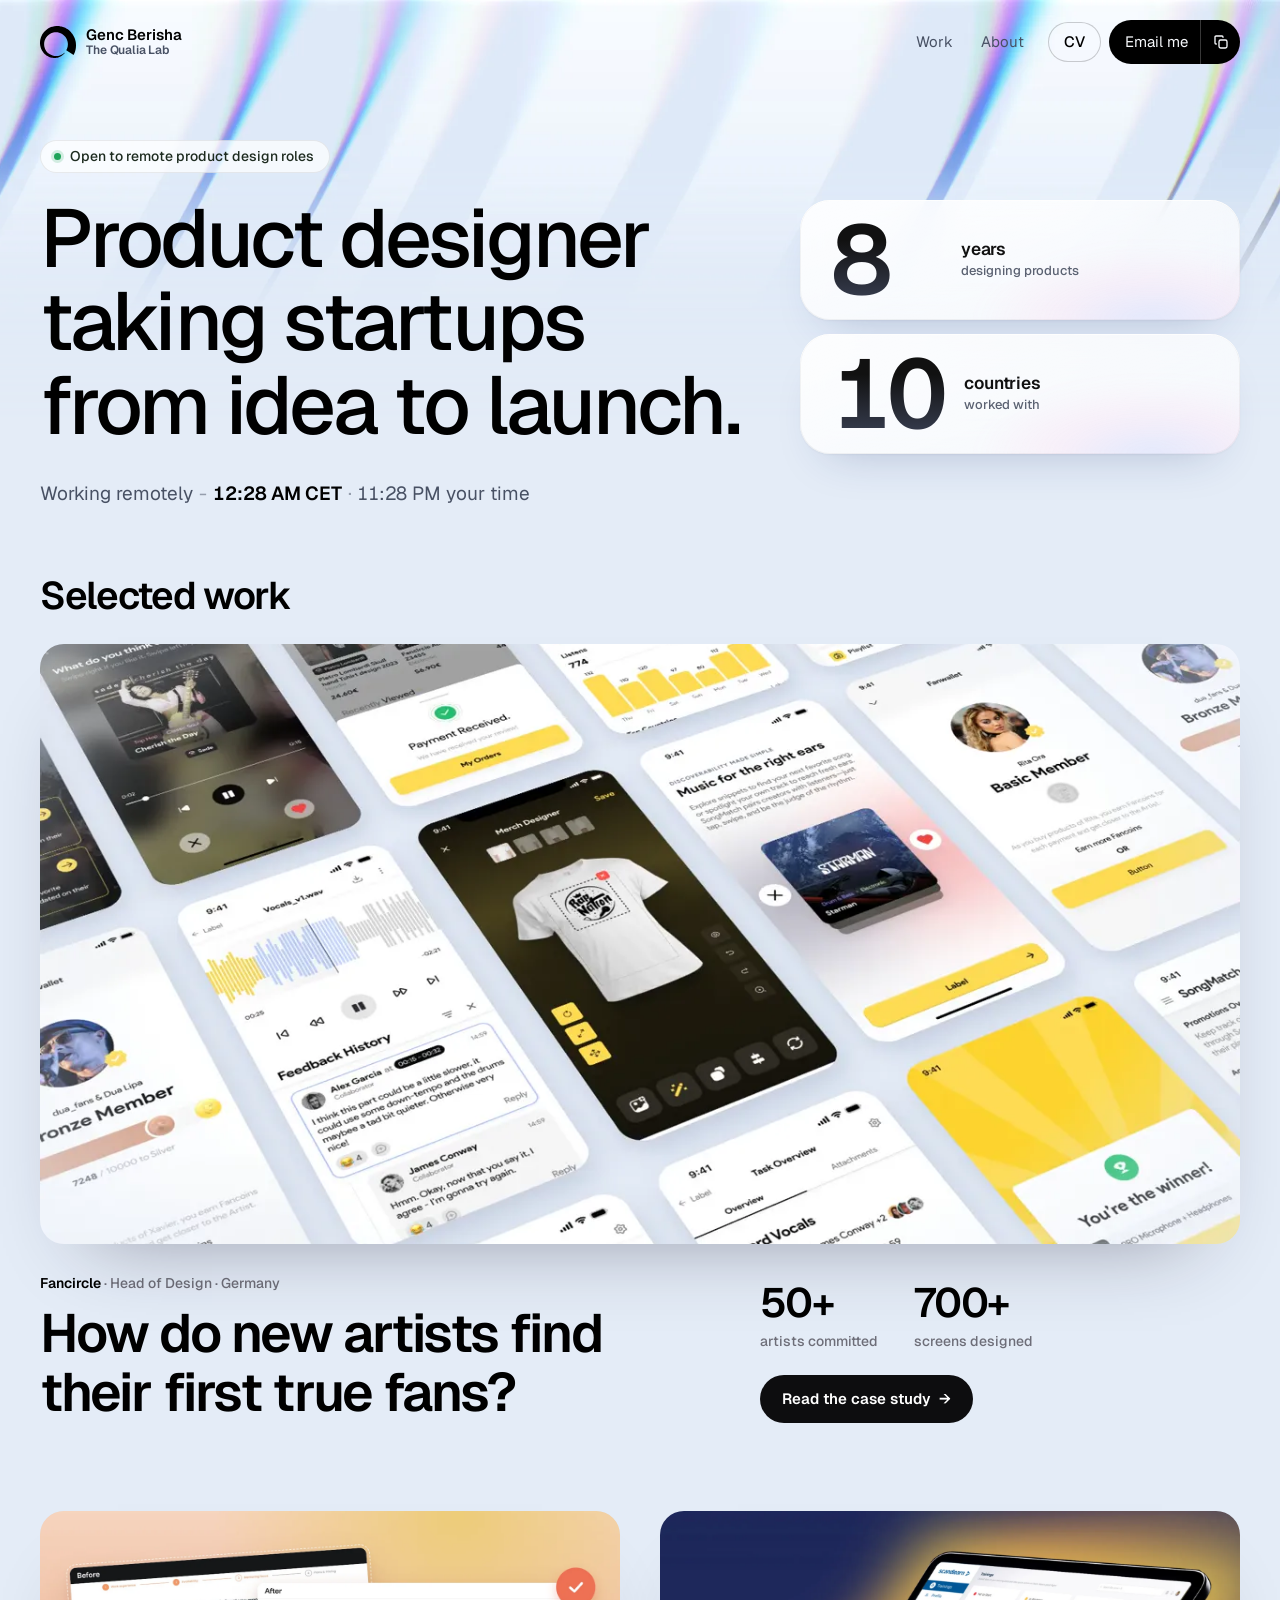
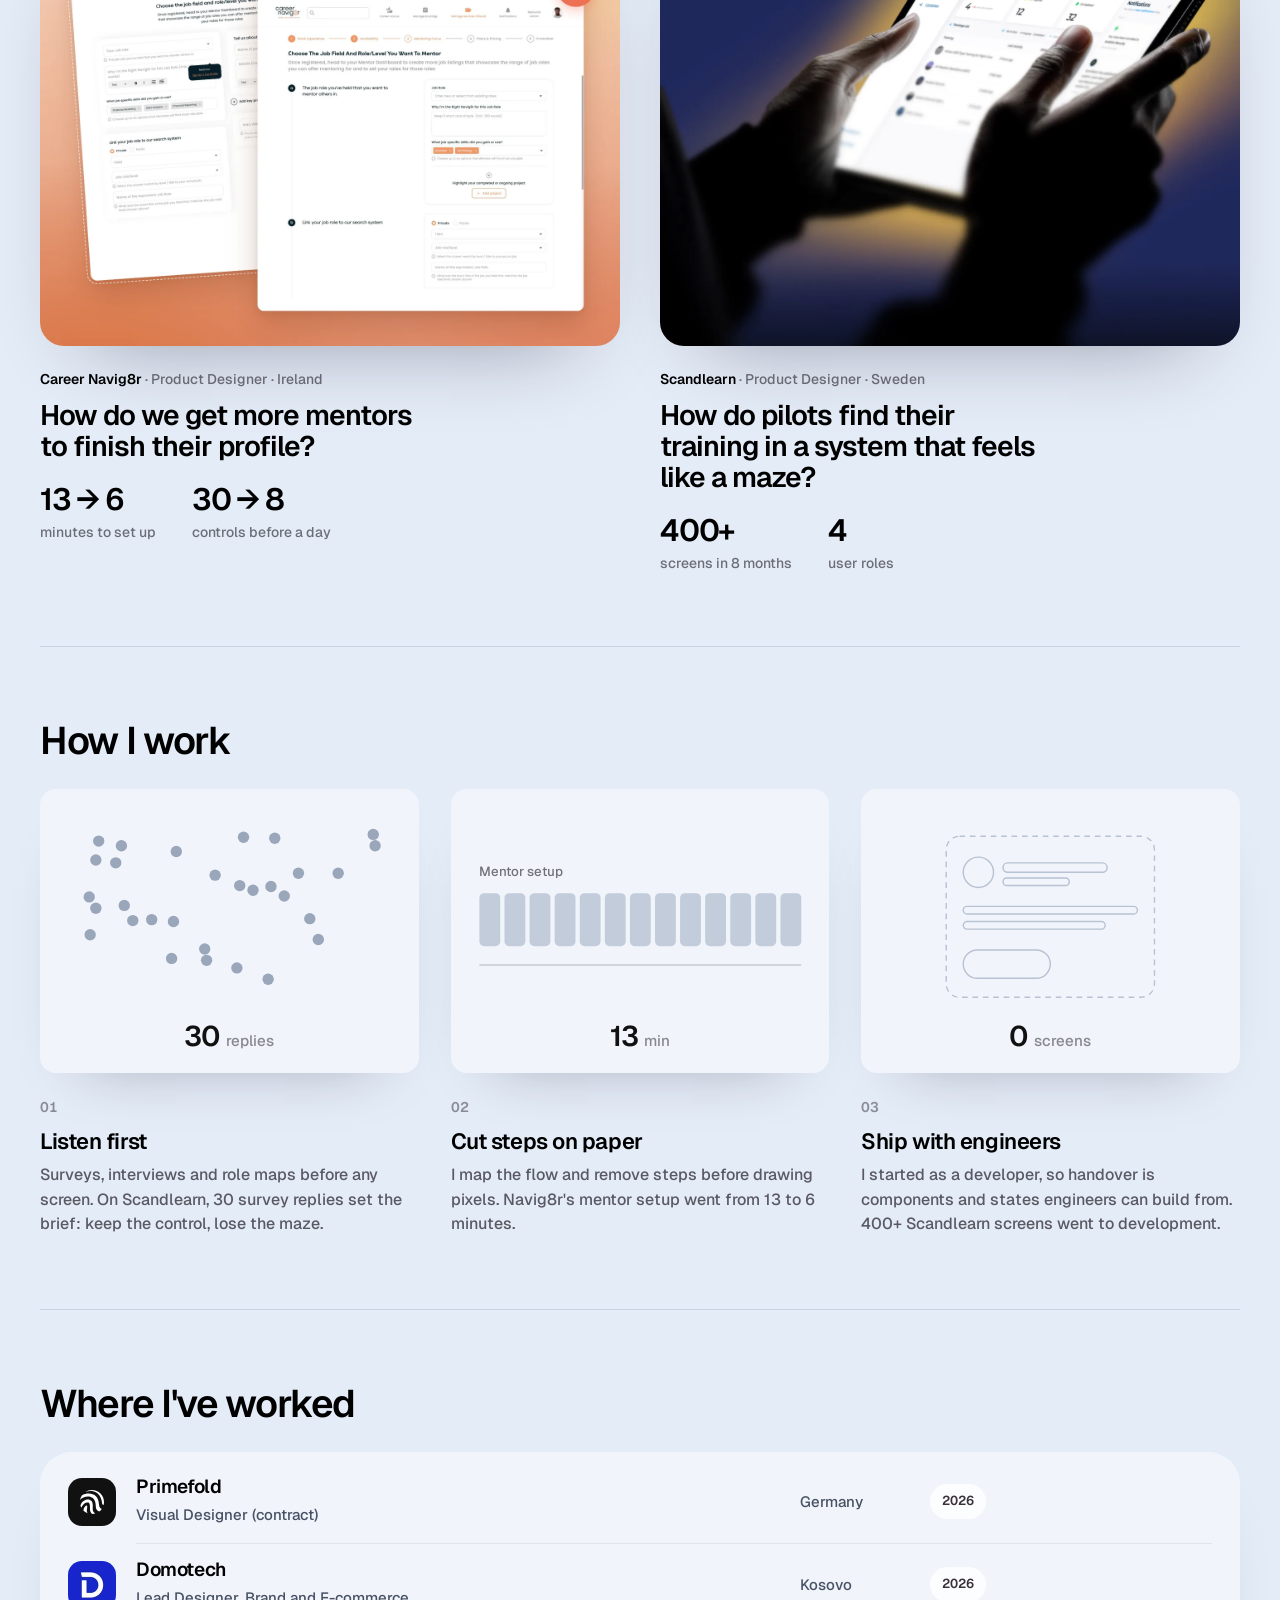
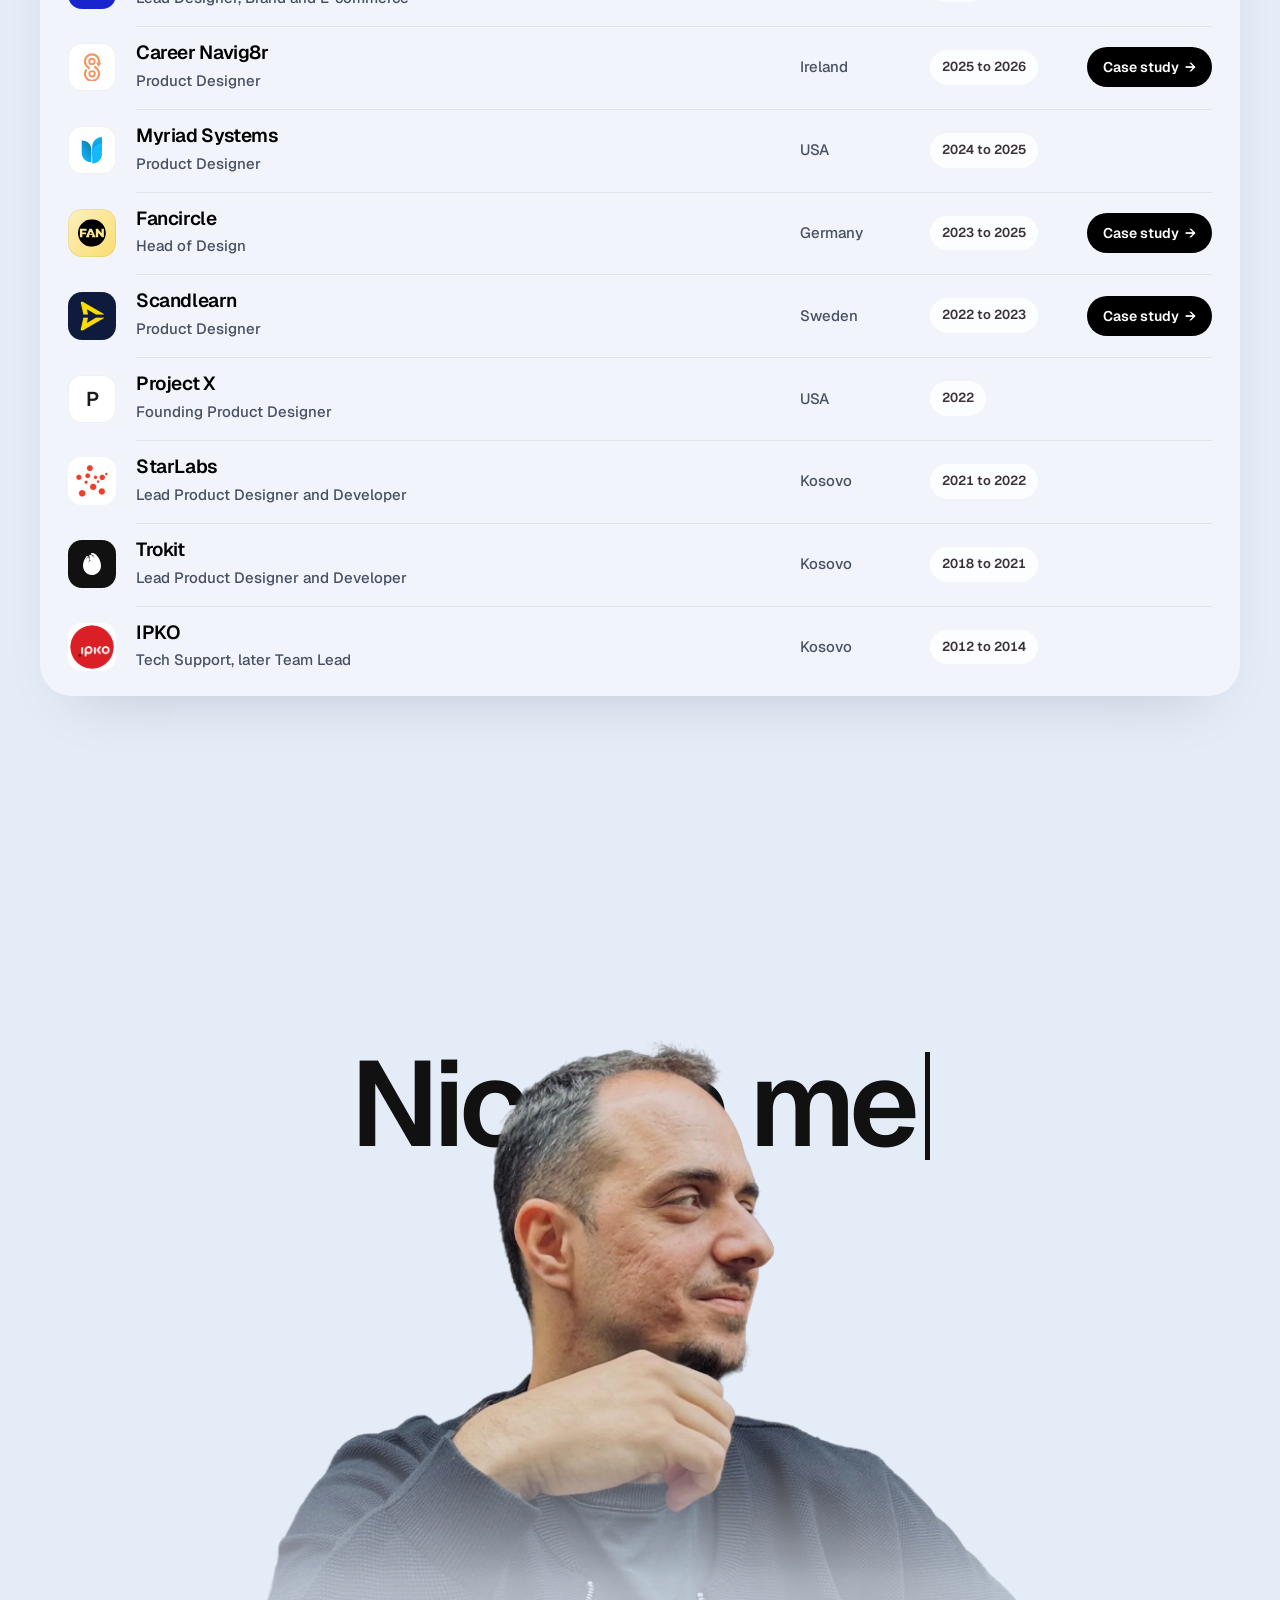
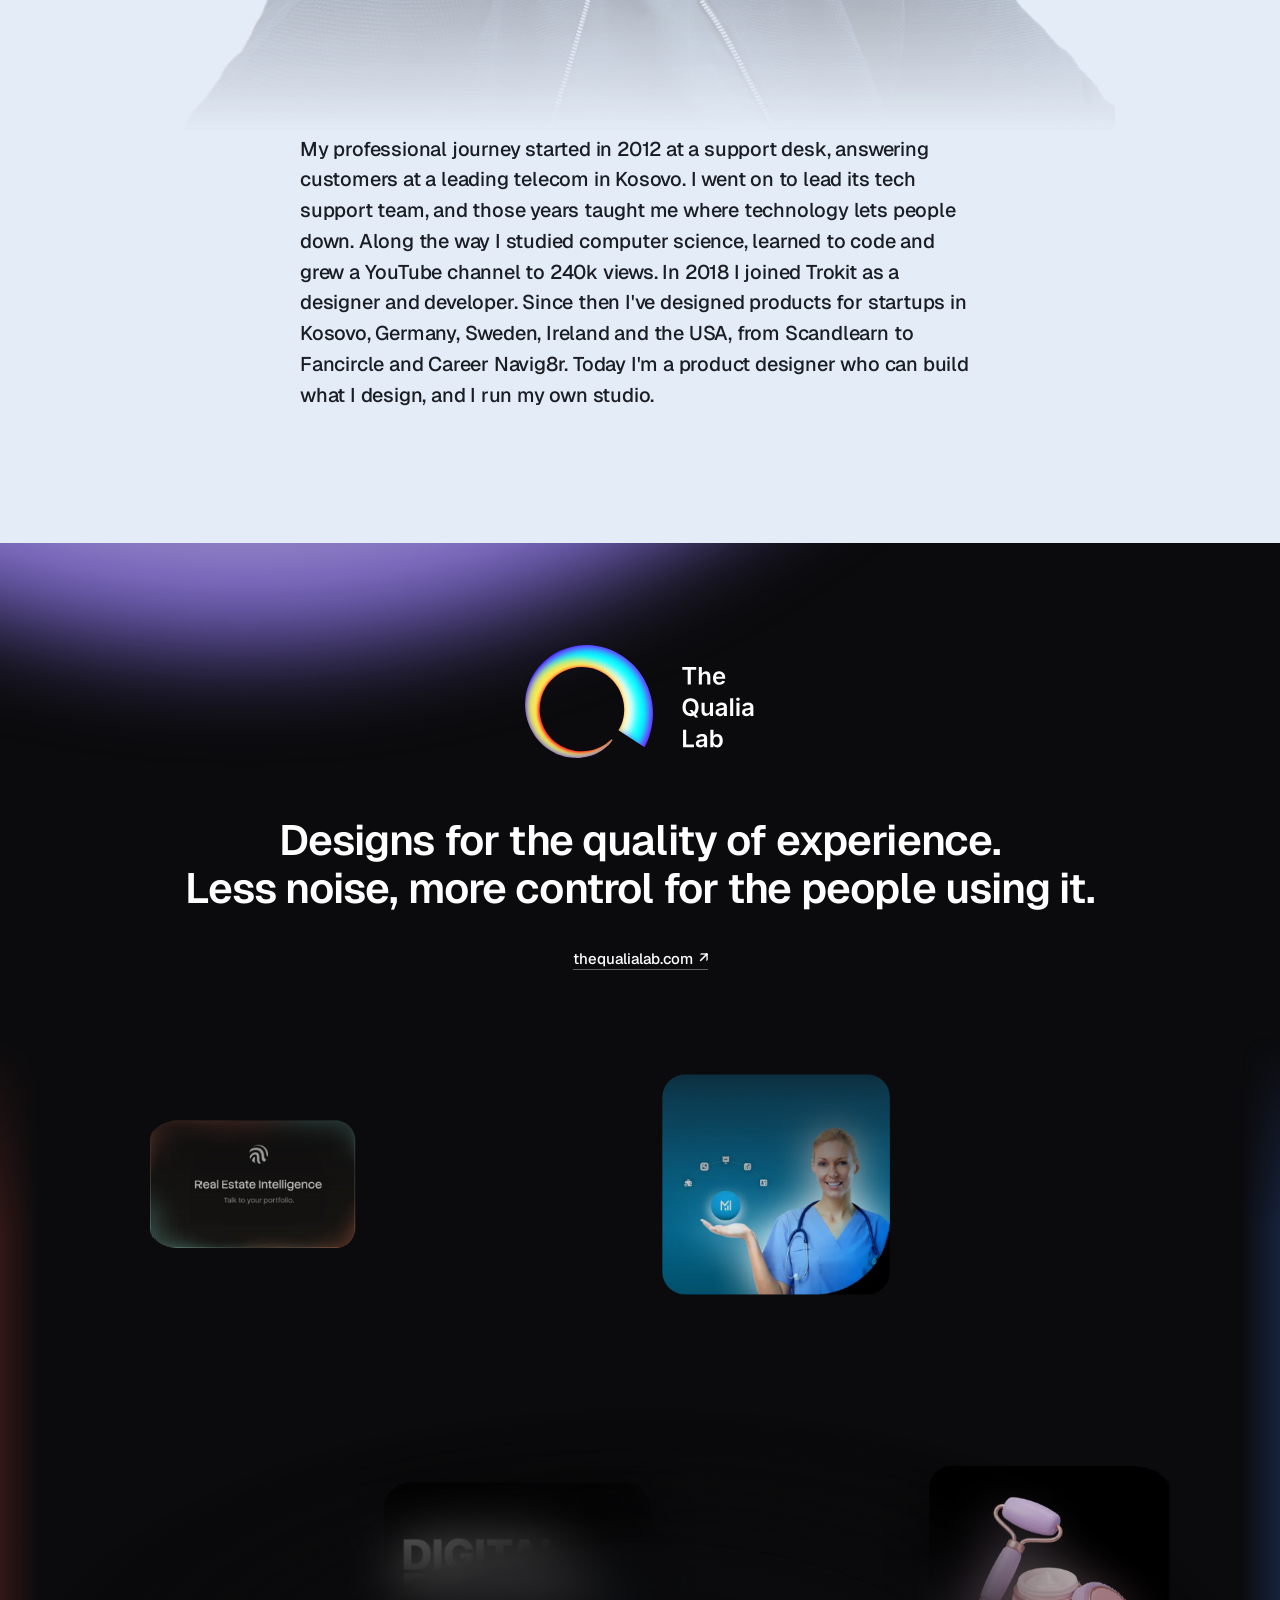
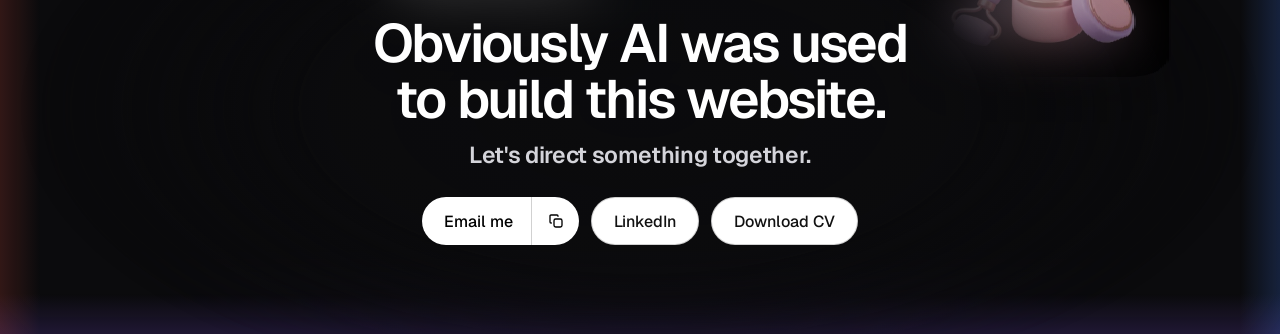
==== commit de681662: "Phones: wall gets its own space, closing block sits below it Co-Authored-By: Claude Opus 5.5 <norepl" ====
--- a/index.html
+++ b/index.html
@@ -27,7 +27,7 @@
 <link rel="preconnect" href="https://fonts.gstatic.com" crossorigin>
 <link href="https://fonts.googleapis.com/css2?family=Geist:wght@400;500;600&family=Instrument+Serif:ital@0;1&display=swap" rel="stylesheet">
 <link rel="stylesheet" href="styles.css?v=202611181945">
-<link rel="stylesheet" href="home-v2.css?v=202611241656">
+<link rel="stylesheet" href="home-v2.css?v=202611250920">
 </head>
 <body class="v2home">
 <a class="skip" href="#work">Skip to work</a>
@@ -163,9 +163,9 @@
   </div>
 </section>
 
-<script src="wall.js?v=202611241656" defer></script>
+<script src="wall.js?v=202611250920" defer></script>
 <script src="how.js?v=202611191218" defer></script>
-<script src="ms-glow.js?v=202611241656" defer></script>
-<script src="script.js?v=202611241656" defer></script>
+<script src="ms-glow.js?v=202611250920" defer></script>
+<script src="script.js?v=202611250920" defer></script>
 </body>
 </html>
--- a/home-v2.css
+++ b/home-v2.css
@@ -457,3 +457,11 @@
   filter:blur(40px);opacity:0;transition:opacity 2.5s ease}
 .ms-glow.on{opacity:1}
 .ms-card::after{content:"";position:absolute;left:0;right:0;bottom:0;height:35%;z-index:0;pointer-events:none;background:linear-gradient(rgba(11,11,13,0),var(--end))}
+
+/* Phones: wall first, closer below (no overlap) */
+@media (max-width:699px){
+  .wall{height:78vh;height:78svh;-webkit-mask-image:linear-gradient(transparent,#000 16%,#000 82%,transparent);mask-image:linear-gradient(transparent,#000 16%,#000 82%,transparent)}
+  .wall-talk{position:relative;left:auto;right:auto;bottom:auto;padding:4px 16px 56px;margin-top:-8px}
+  .talk-card::after{display:none}
+  .wall-sec .talk-card,.talk-card{padding:0}
+}
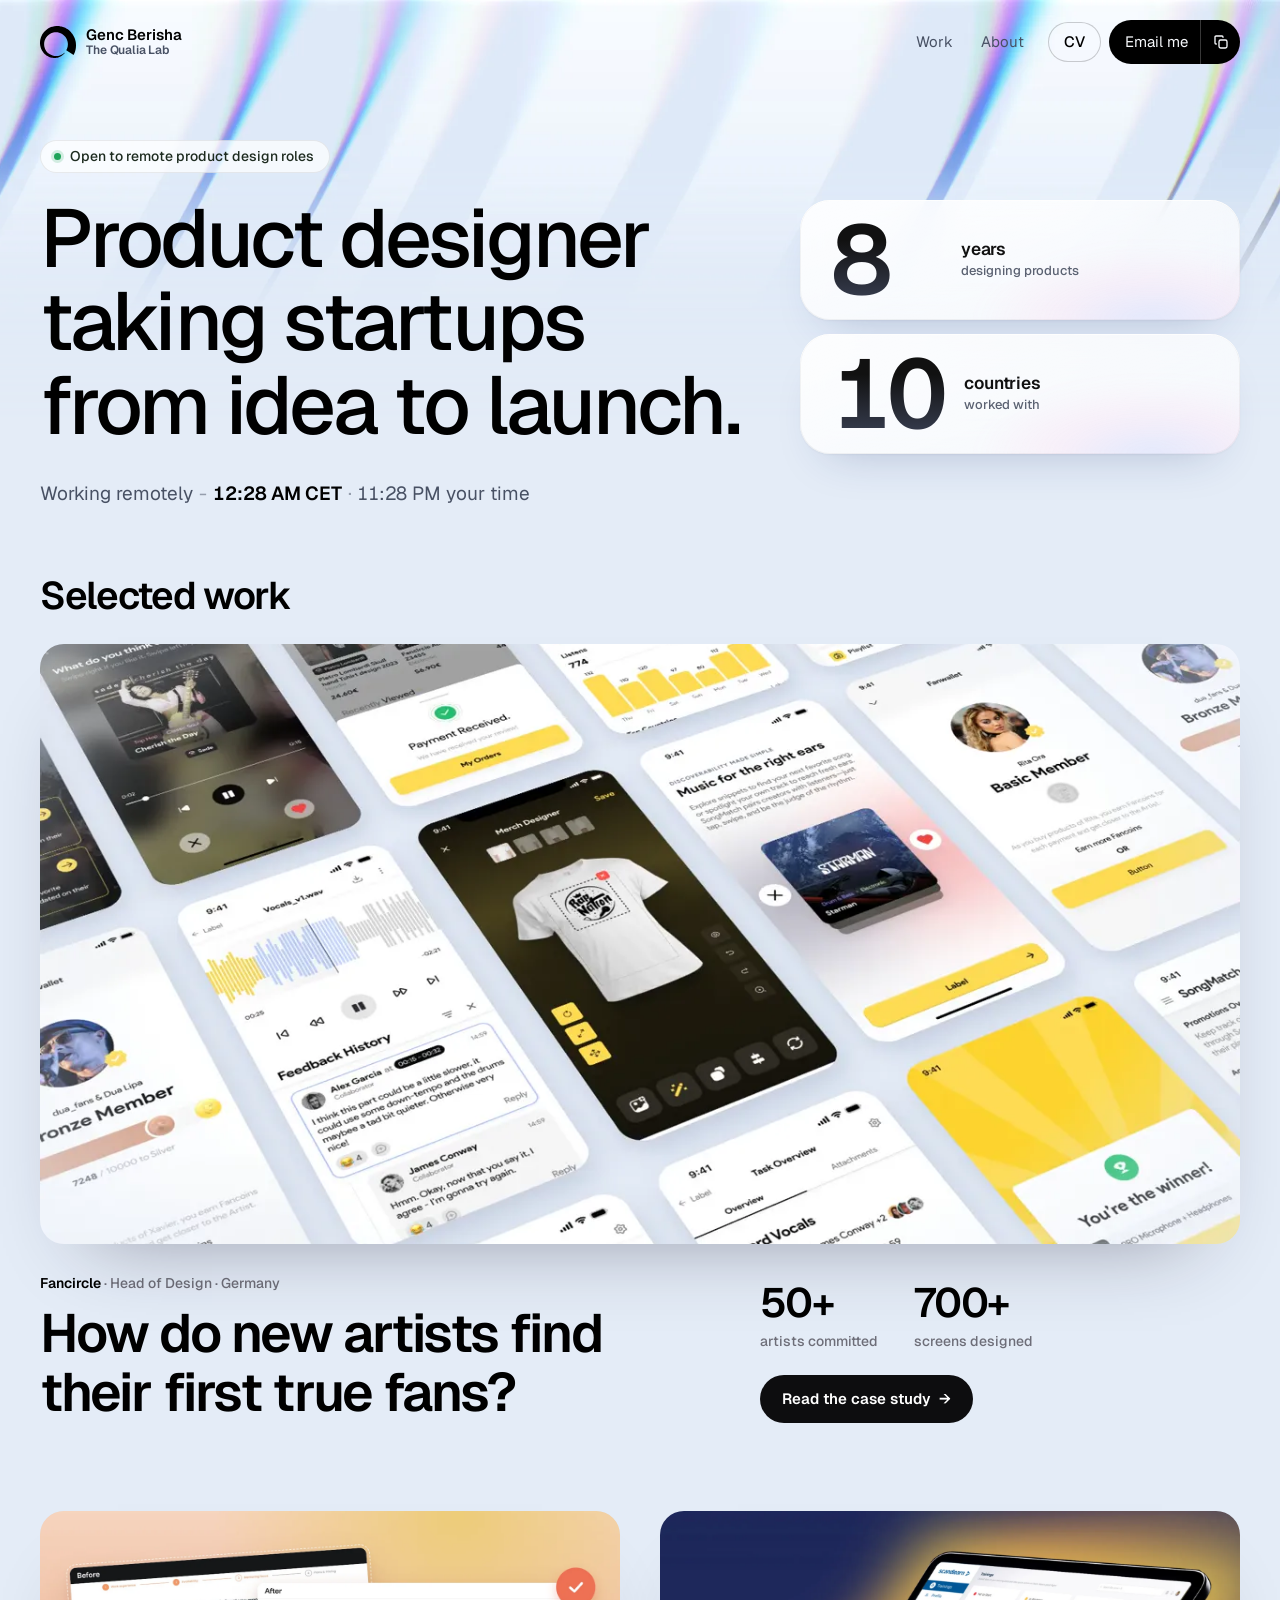
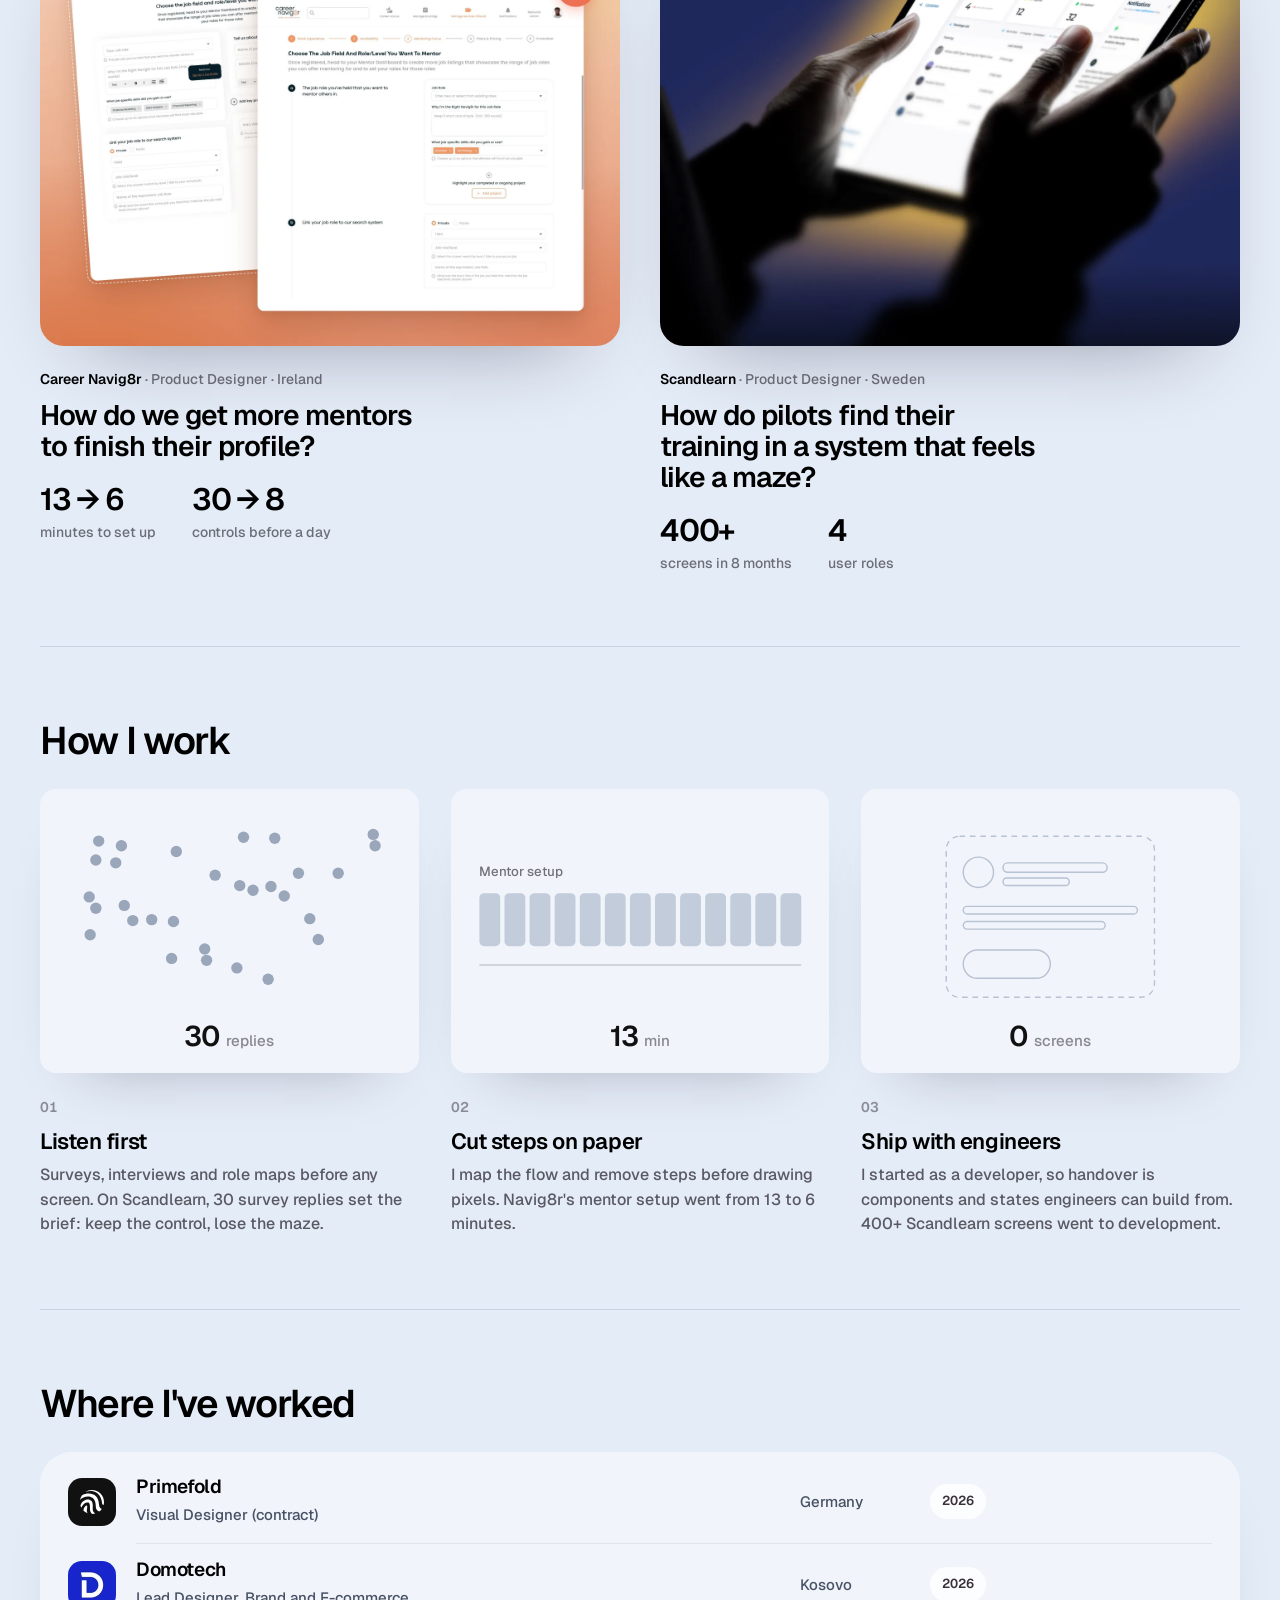
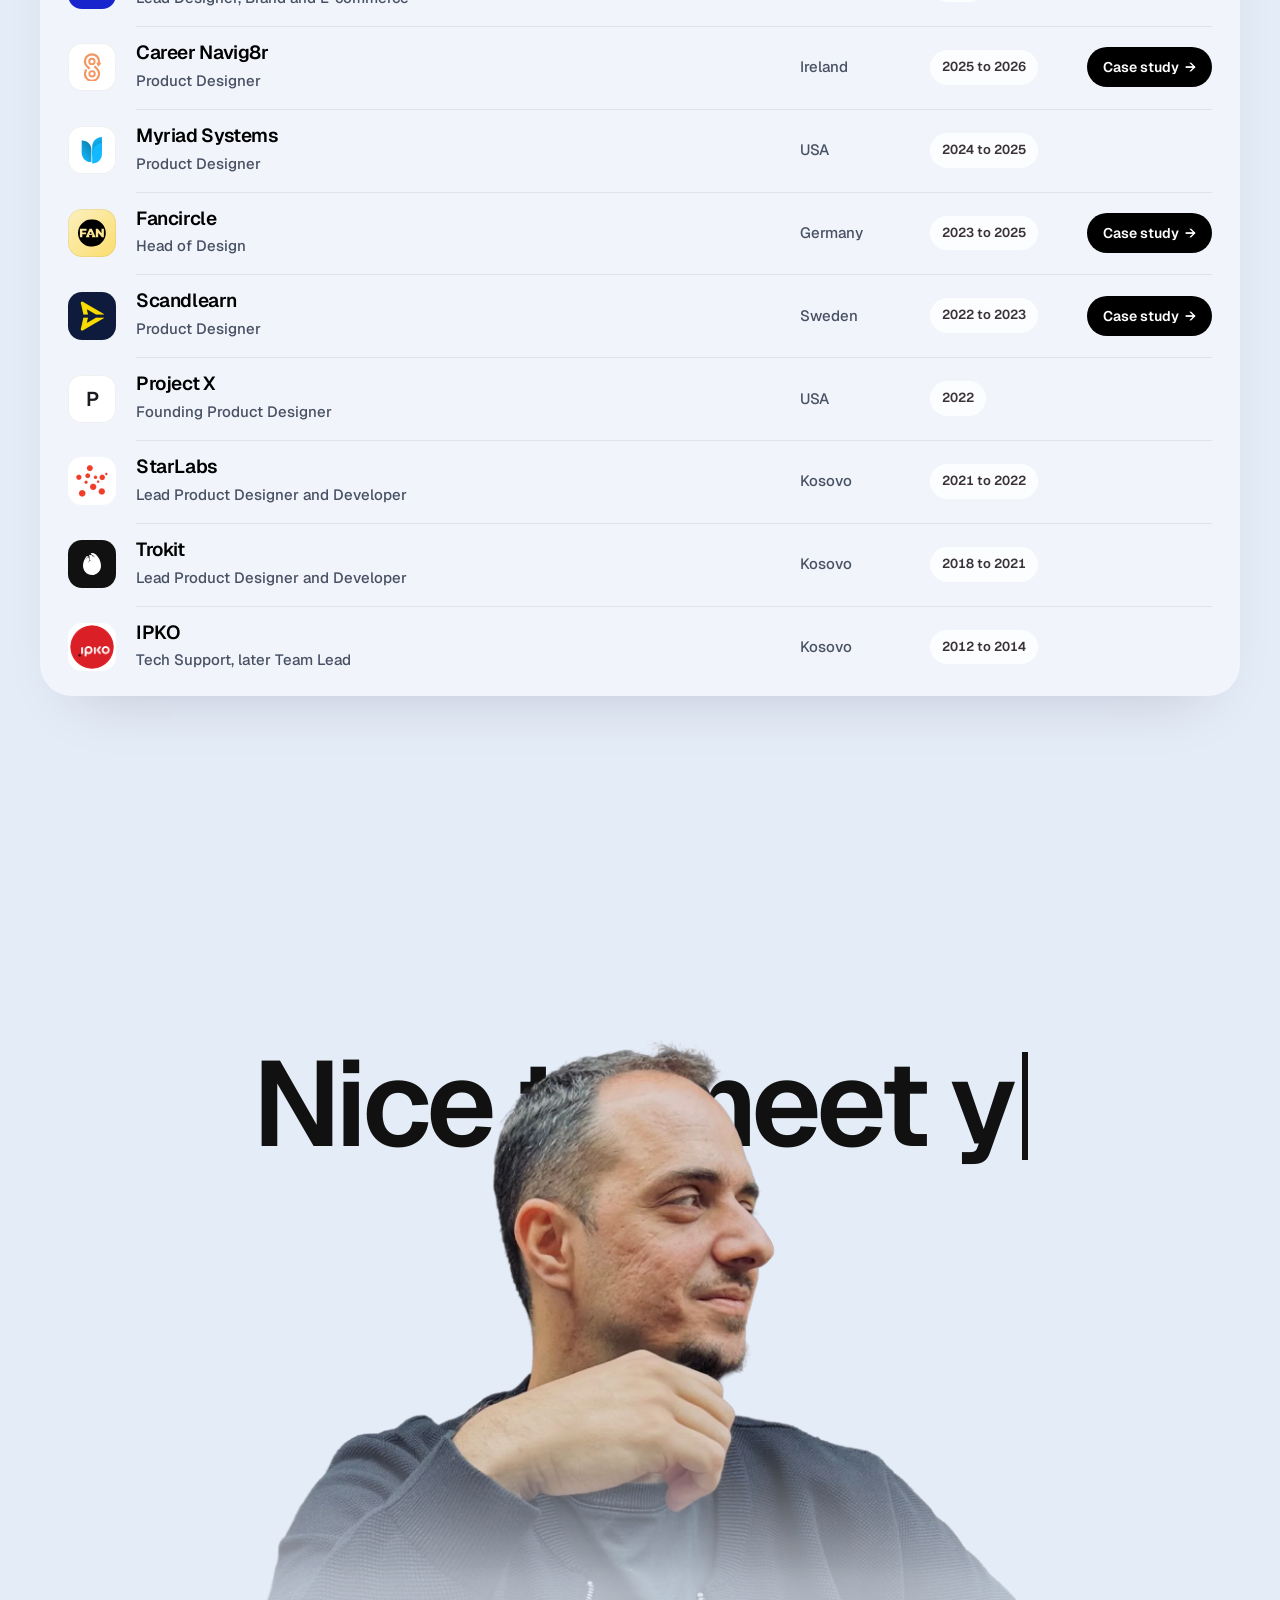
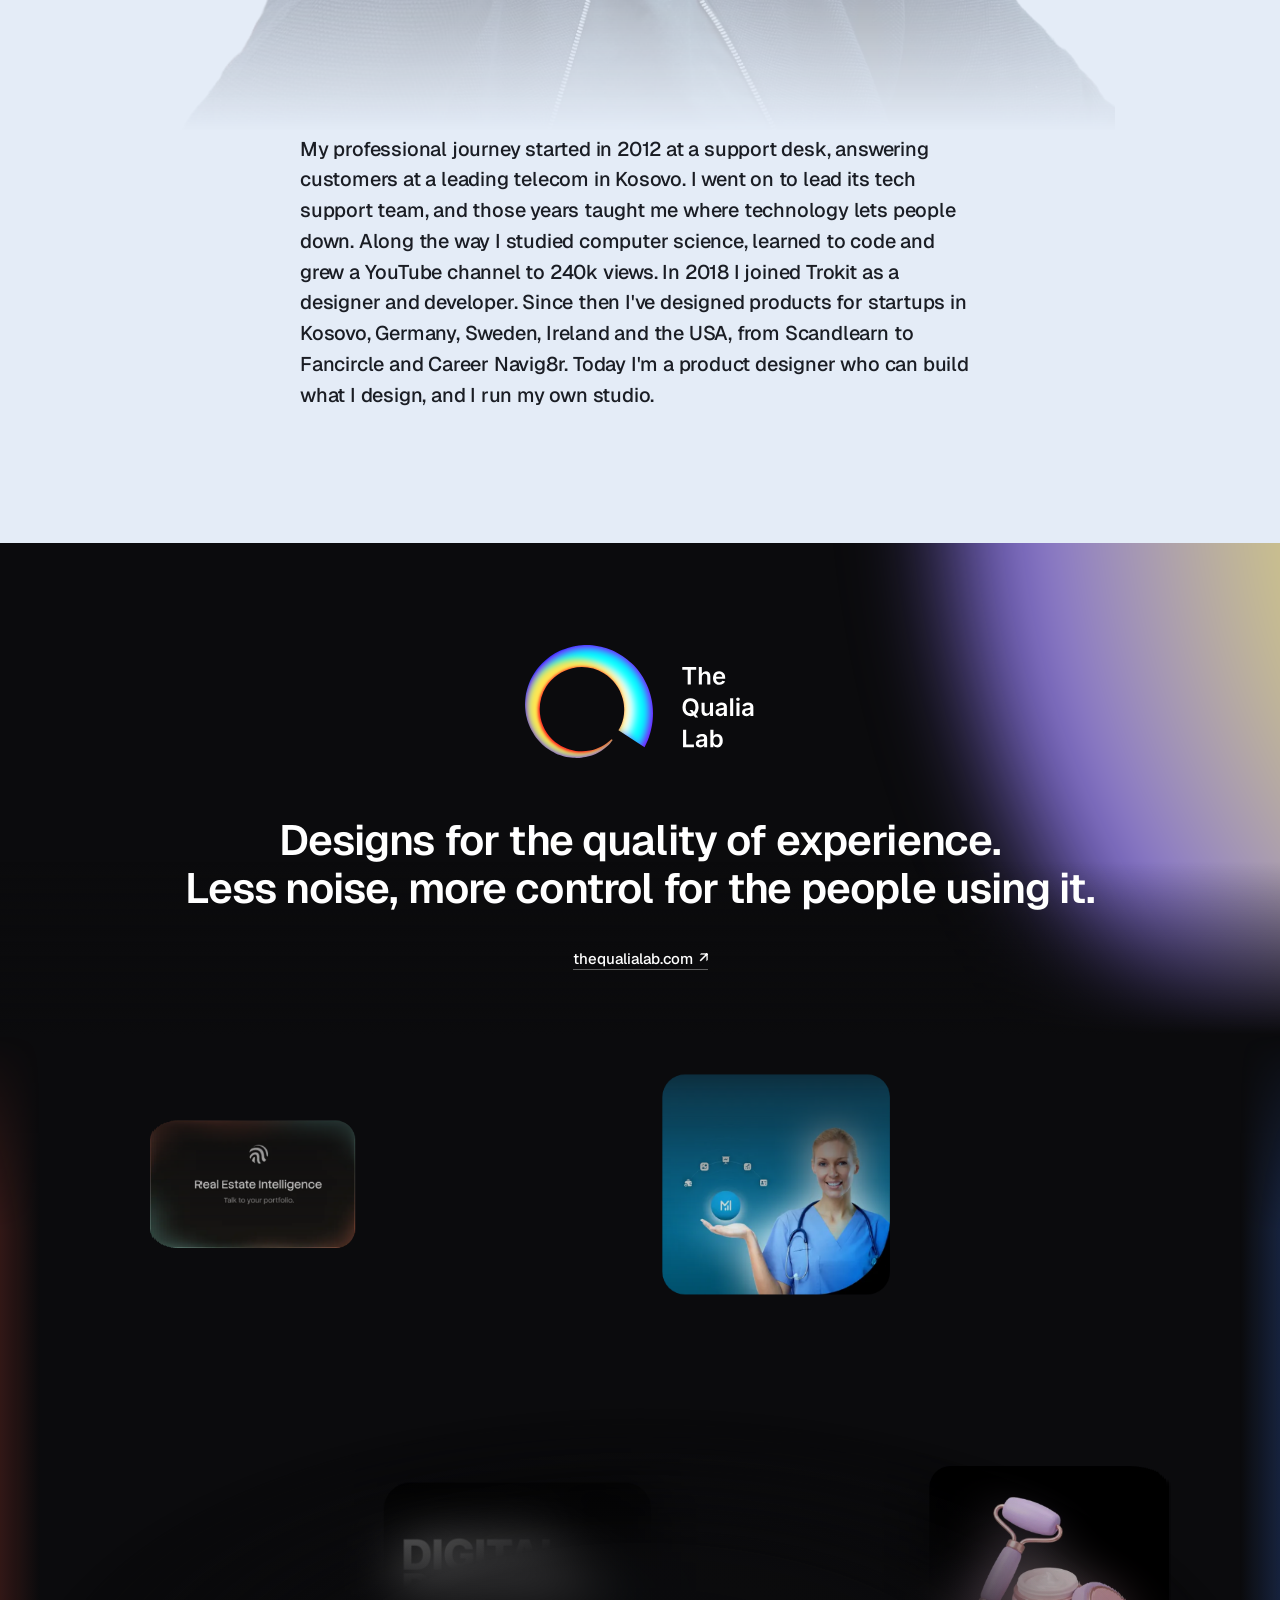
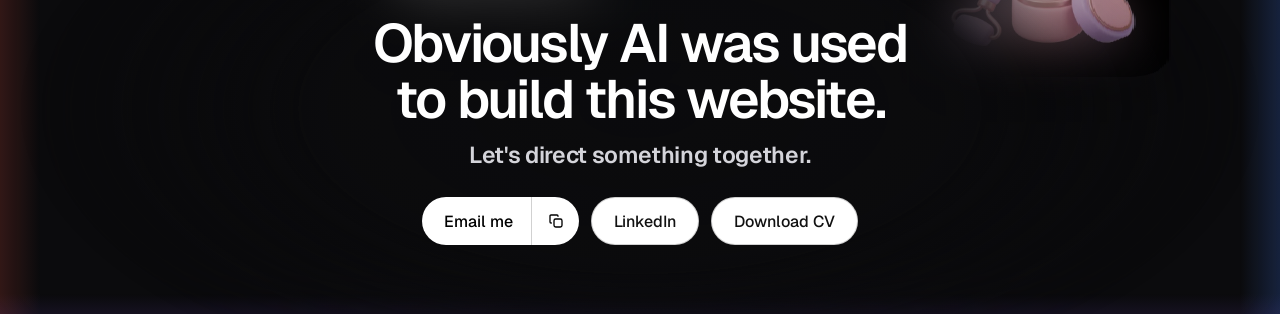
==== commit 8f8bbedb: "Phones: wall at full screen height above the closing block Co-Authored-By: Claude Opus 5.5 <noreply@" ====
--- a/index.html
+++ b/index.html
@@ -27,7 +27,7 @@
 <link rel="preconnect" href="https://fonts.gstatic.com" crossorigin>
 <link href="https://fonts.googleapis.com/css2?family=Geist:wght@400;500;600&family=Instrument+Serif:ital@0;1&display=swap" rel="stylesheet">
 <link rel="stylesheet" href="styles.css?v=202611181945">
-<link rel="stylesheet" href="home-v2.css?v=202611250920">
+<link rel="stylesheet" href="home-v2.css?v=202611250926">
 </head>
 <body class="v2home">
 <a class="skip" href="#work">Skip to work</a>
--- a/home-v2.css
+++ b/home-v2.css
@@ -460,7 +460,7 @@
 
 /* Phones: wall first, closer below (no overlap) */
 @media (max-width:699px){
-  .wall{height:78vh;height:78svh;-webkit-mask-image:linear-gradient(transparent,#000 16%,#000 82%,transparent);mask-image:linear-gradient(transparent,#000 16%,#000 82%,transparent)}
+  .wall{height:100vh;height:100svh;-webkit-mask-image:linear-gradient(transparent,#000 16%,#000 82%,transparent);mask-image:linear-gradient(transparent,#000 16%,#000 82%,transparent)}
   .wall-talk{position:relative;left:auto;right:auto;bottom:auto;padding:4px 16px 56px;margin-top:-8px}
   .talk-card::after{display:none}
   .wall-sec .talk-card,.talk-card{padding:0}
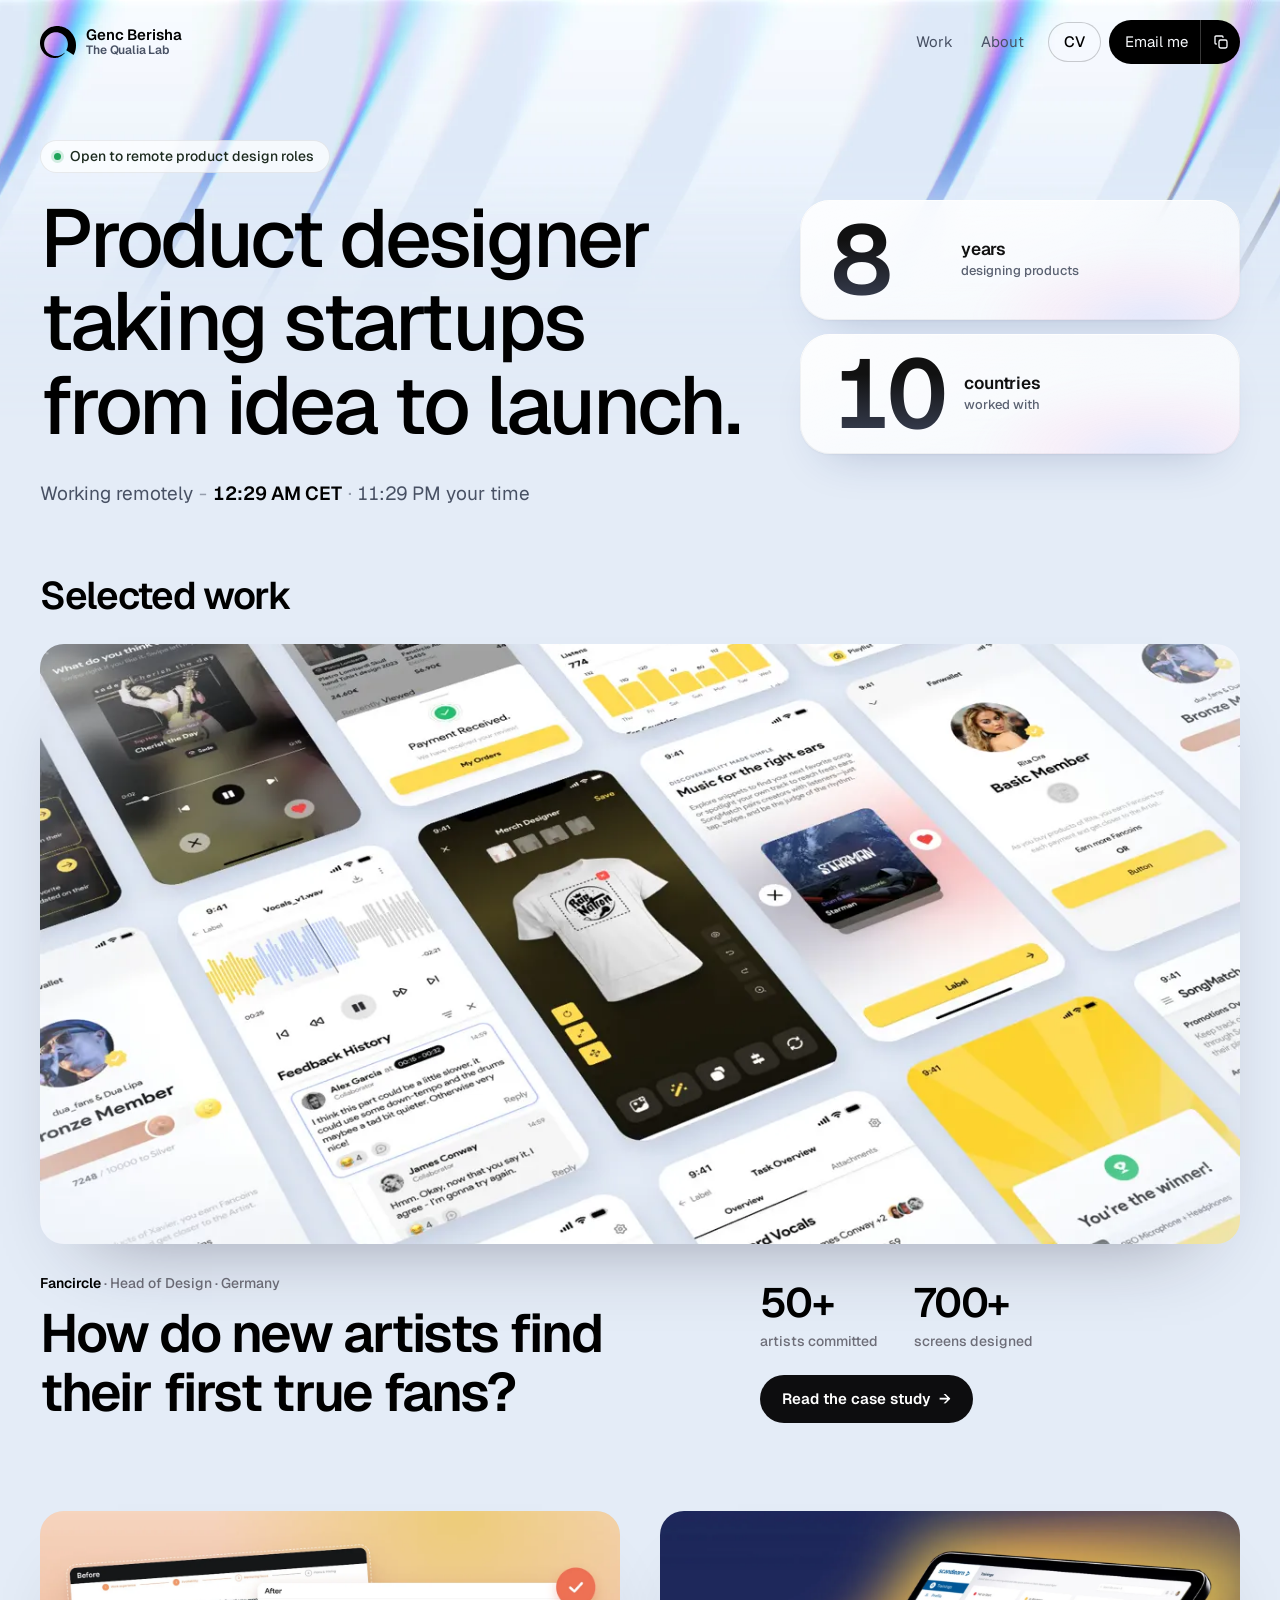
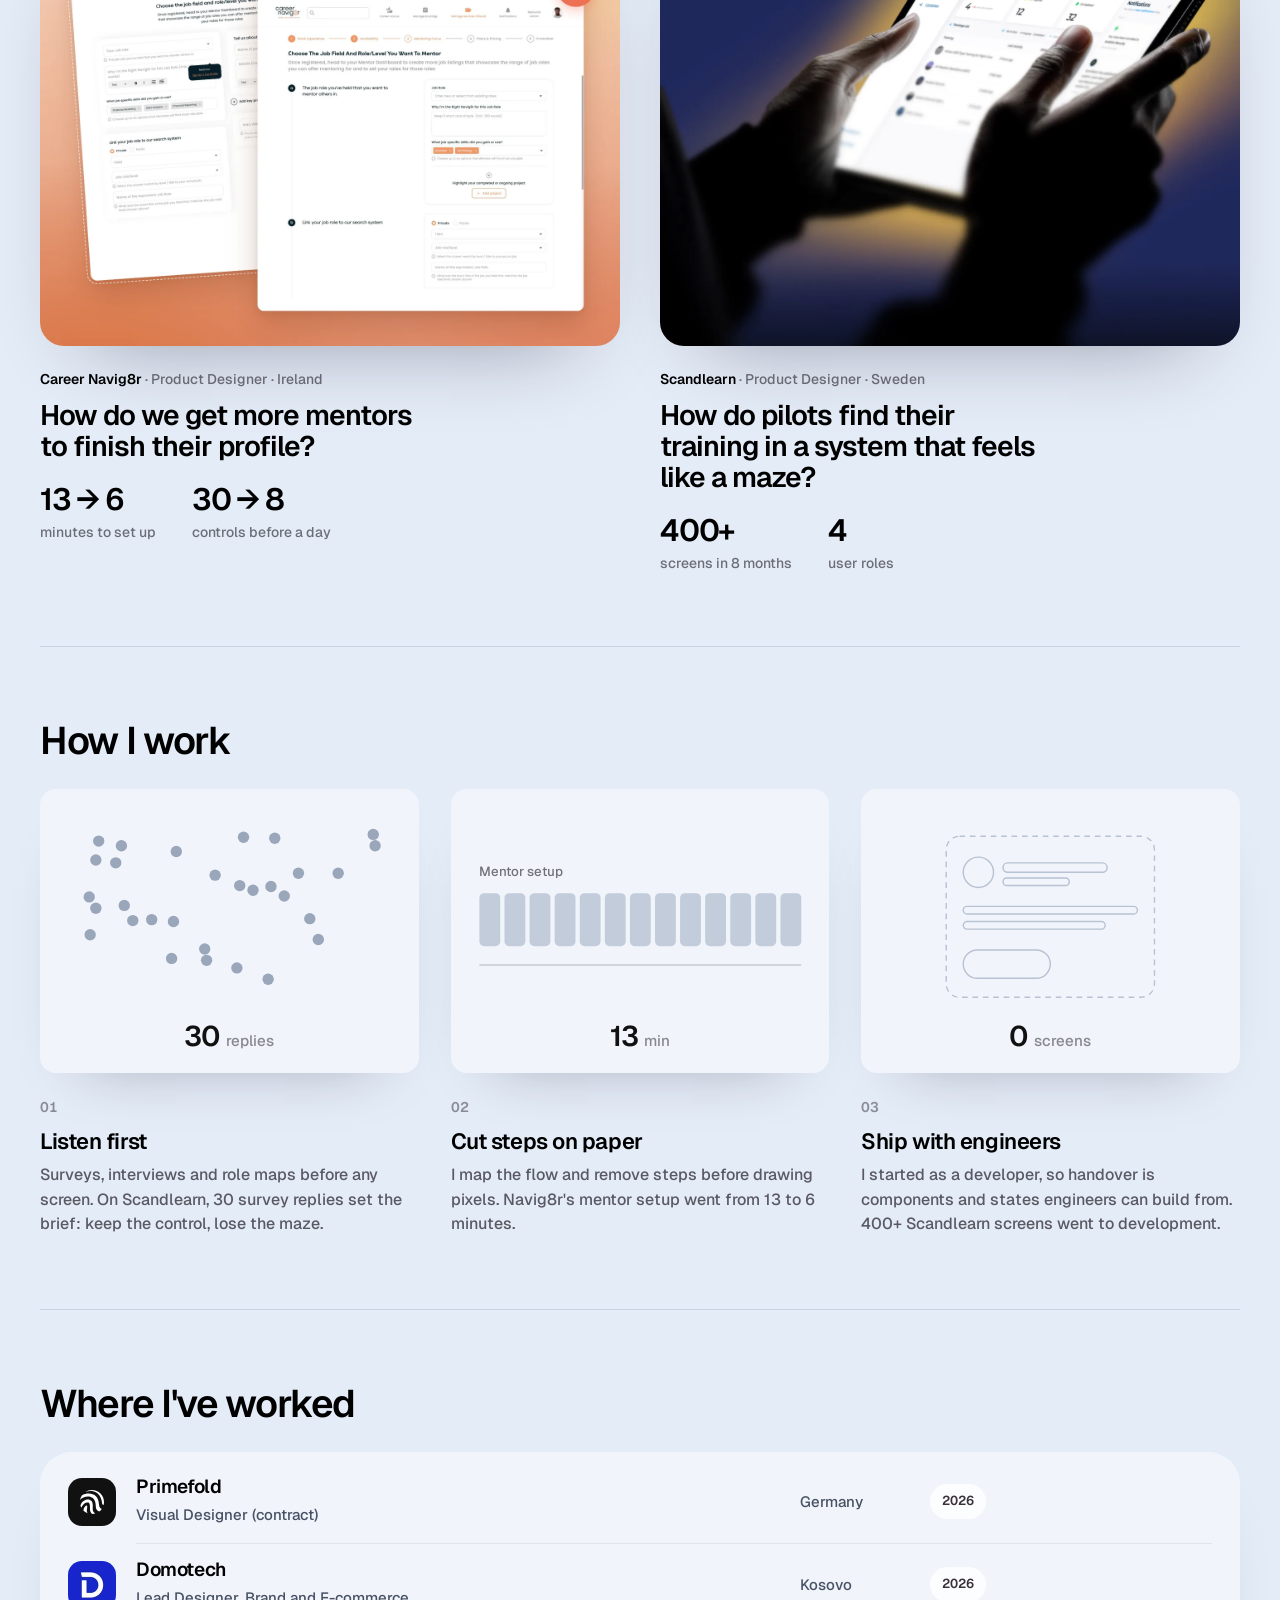
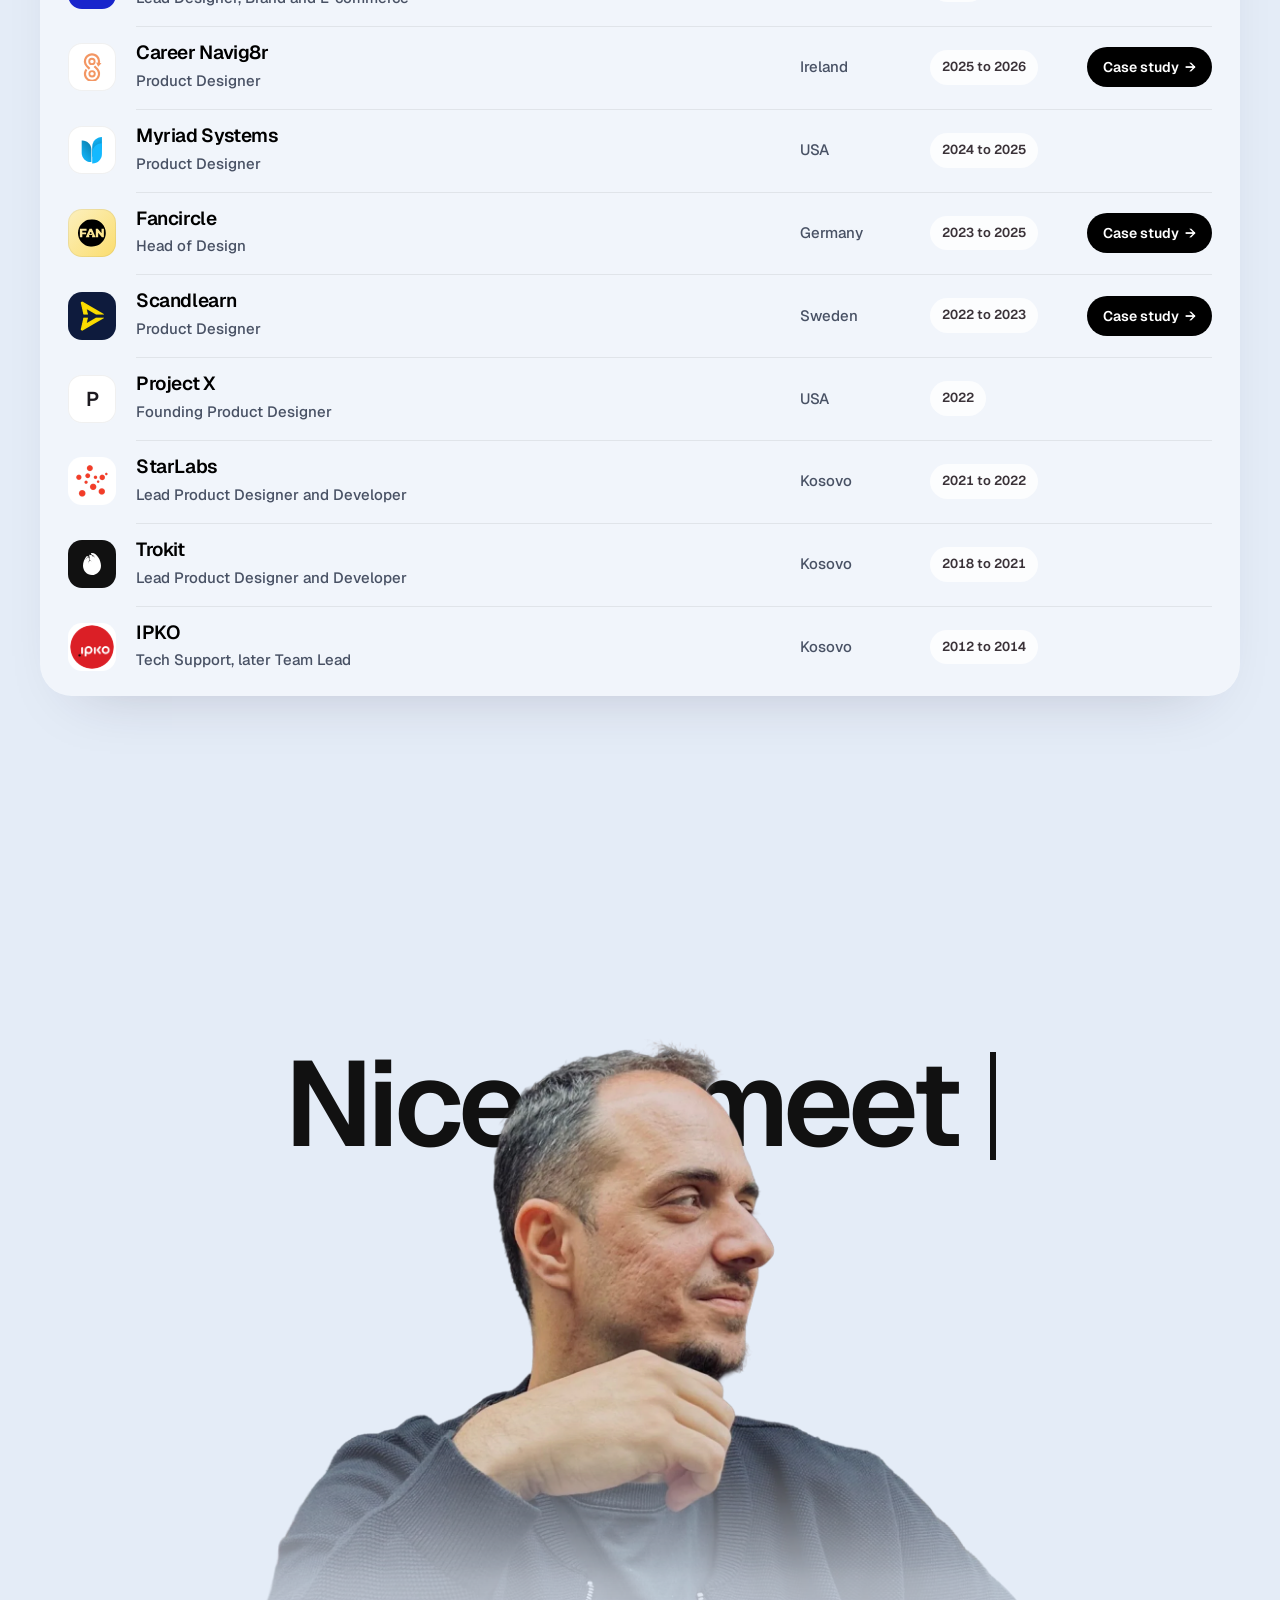
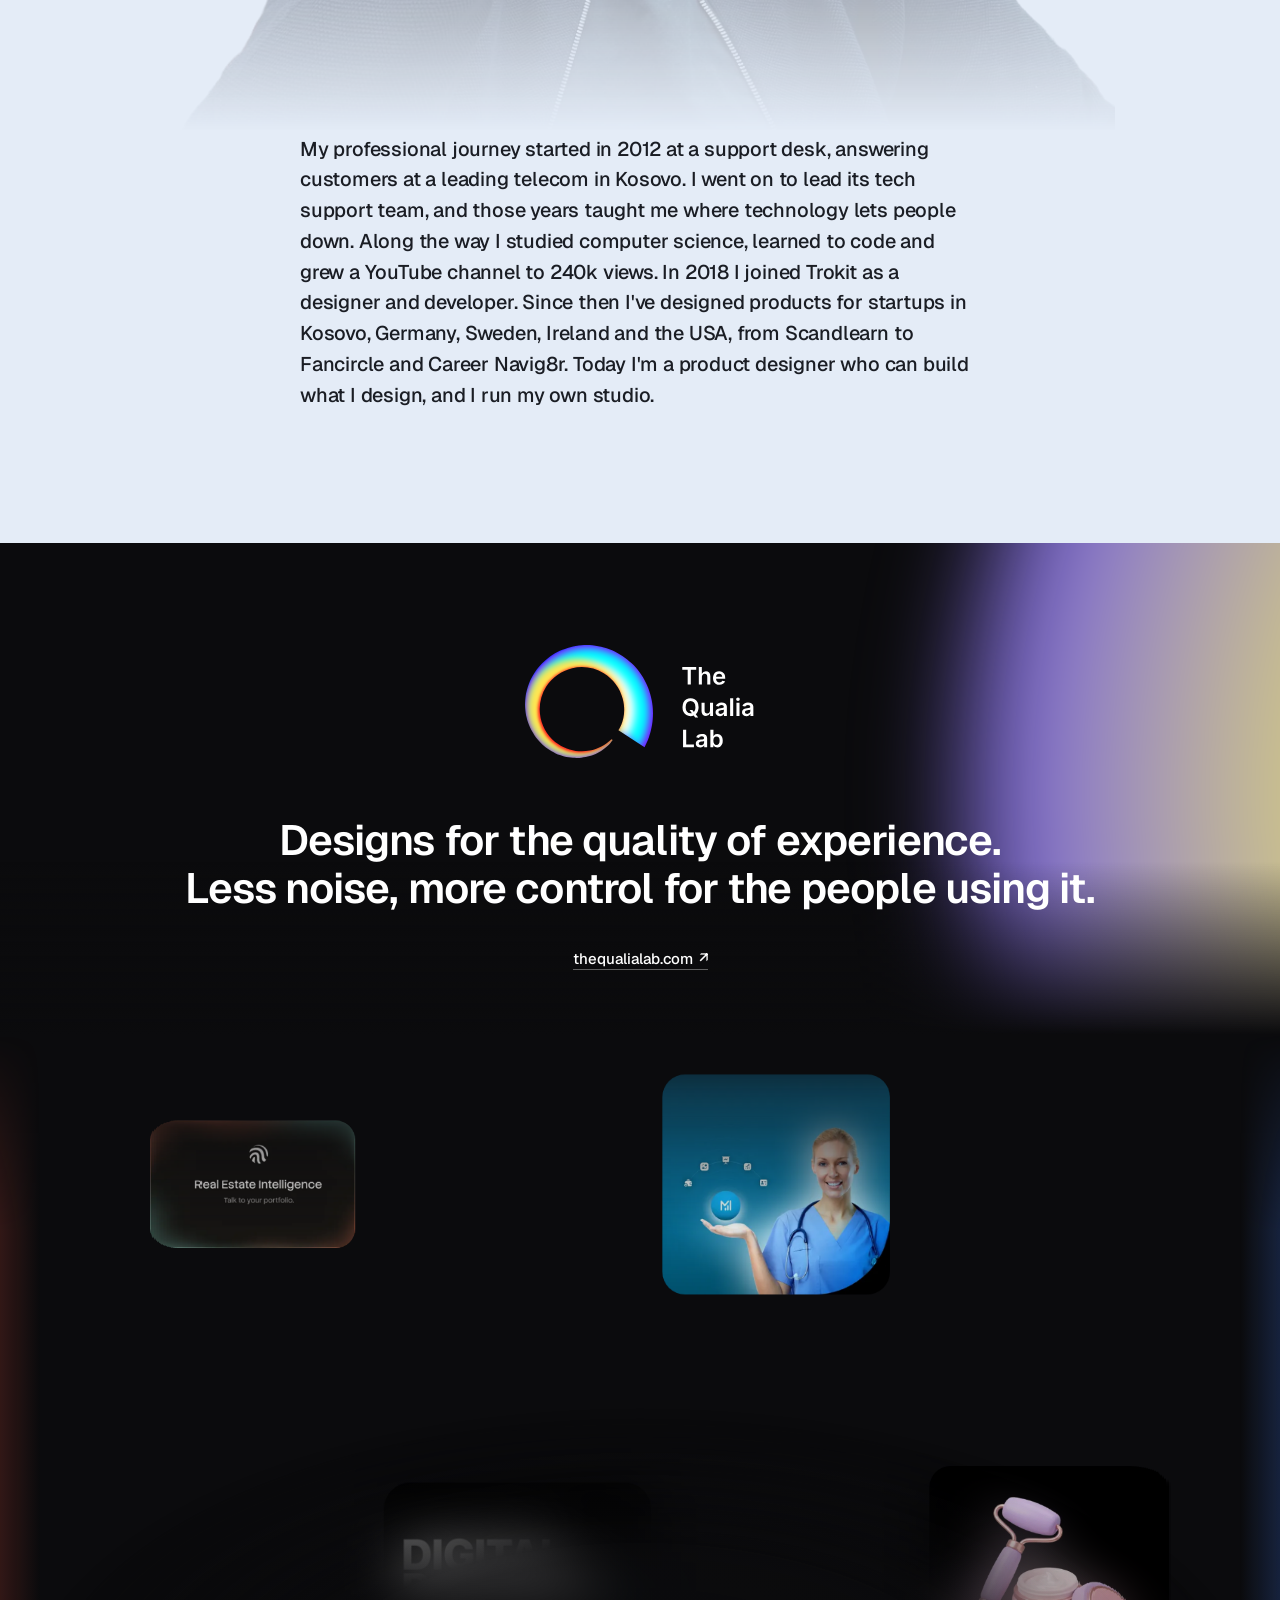
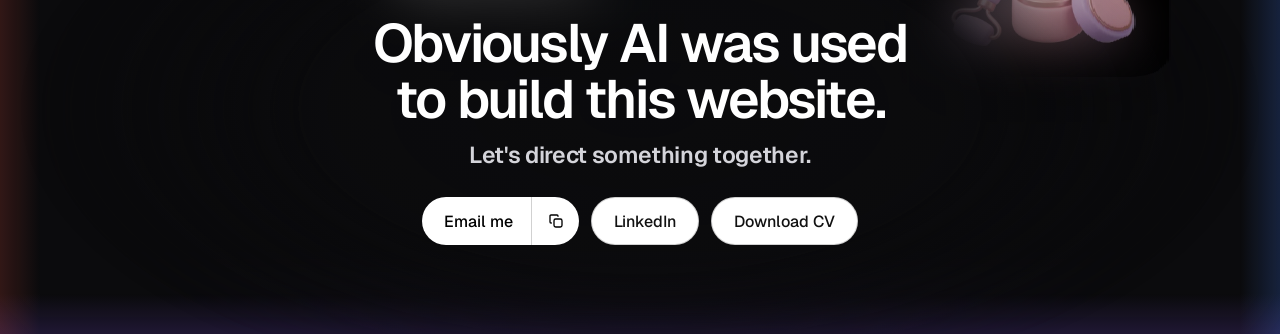
==== commit 2f8ebb93: "Homepage header hides on scroll down, returns on scroll up Co-Authored-By: Claude Opus 5.5 <noreply@" ====
--- a/index.html
+++ b/index.html
@@ -27,7 +27,7 @@
 <link rel="preconnect" href="https://fonts.gstatic.com" crossorigin>
 <link href="https://fonts.googleapis.com/css2?family=Geist:wght@400;500;600&family=Instrument+Serif:ital@0;1&display=swap" rel="stylesheet">
 <link rel="stylesheet" href="styles.css?v=202611181945">
-<link rel="stylesheet" href="home-v2.css?v=202611250926">
+<link rel="stylesheet" href="home-v2.css?v=202611250949">
 </head>
 <body class="v2home">
 <a class="skip" href="#work">Skip to work</a>
@@ -166,6 +166,6 @@
 <script src="wall.js?v=202611250920" defer></script>
 <script src="how.js?v=202611191218" defer></script>
 <script src="ms-glow.js?v=202611250920" defer></script>
-<script src="script.js?v=202611250920" defer></script>
+<script src="script.js?v=202611250949" defer></script>
 </body>
 </html>
--- a/home-v2.css
+++ b/home-v2.css
@@ -465,3 +465,8 @@
   .talk-card::after{display:none}
   .wall-sec .talk-card,.talk-card{padding:0}
 }
+
+/* Header hides on scroll down, returns on scroll up */
+.top{transition:transform .35s cubic-bezier(.2,.7,.2,1),padding .25s}
+html.hdr-hide .top{transform:translateY(-110%)}
+@media (prefers-reduced-motion:reduce){.top{transition:none}}
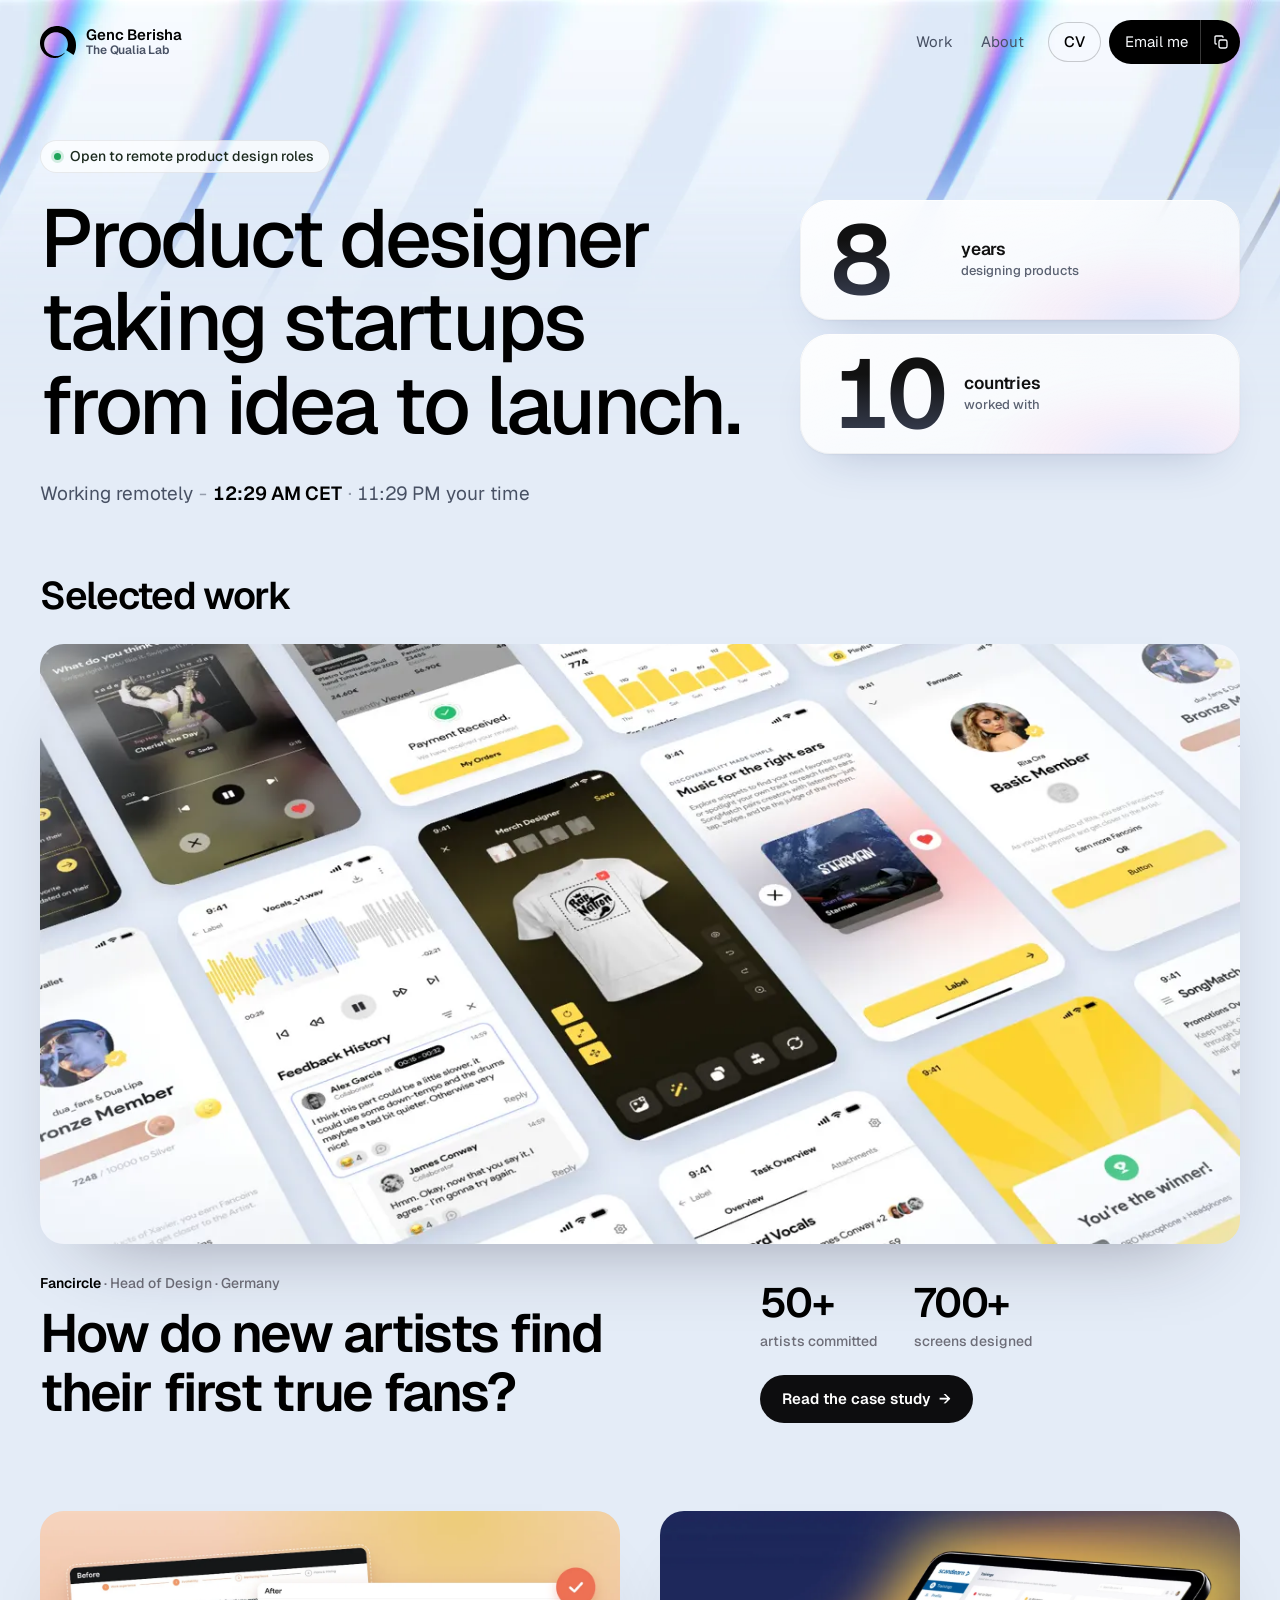
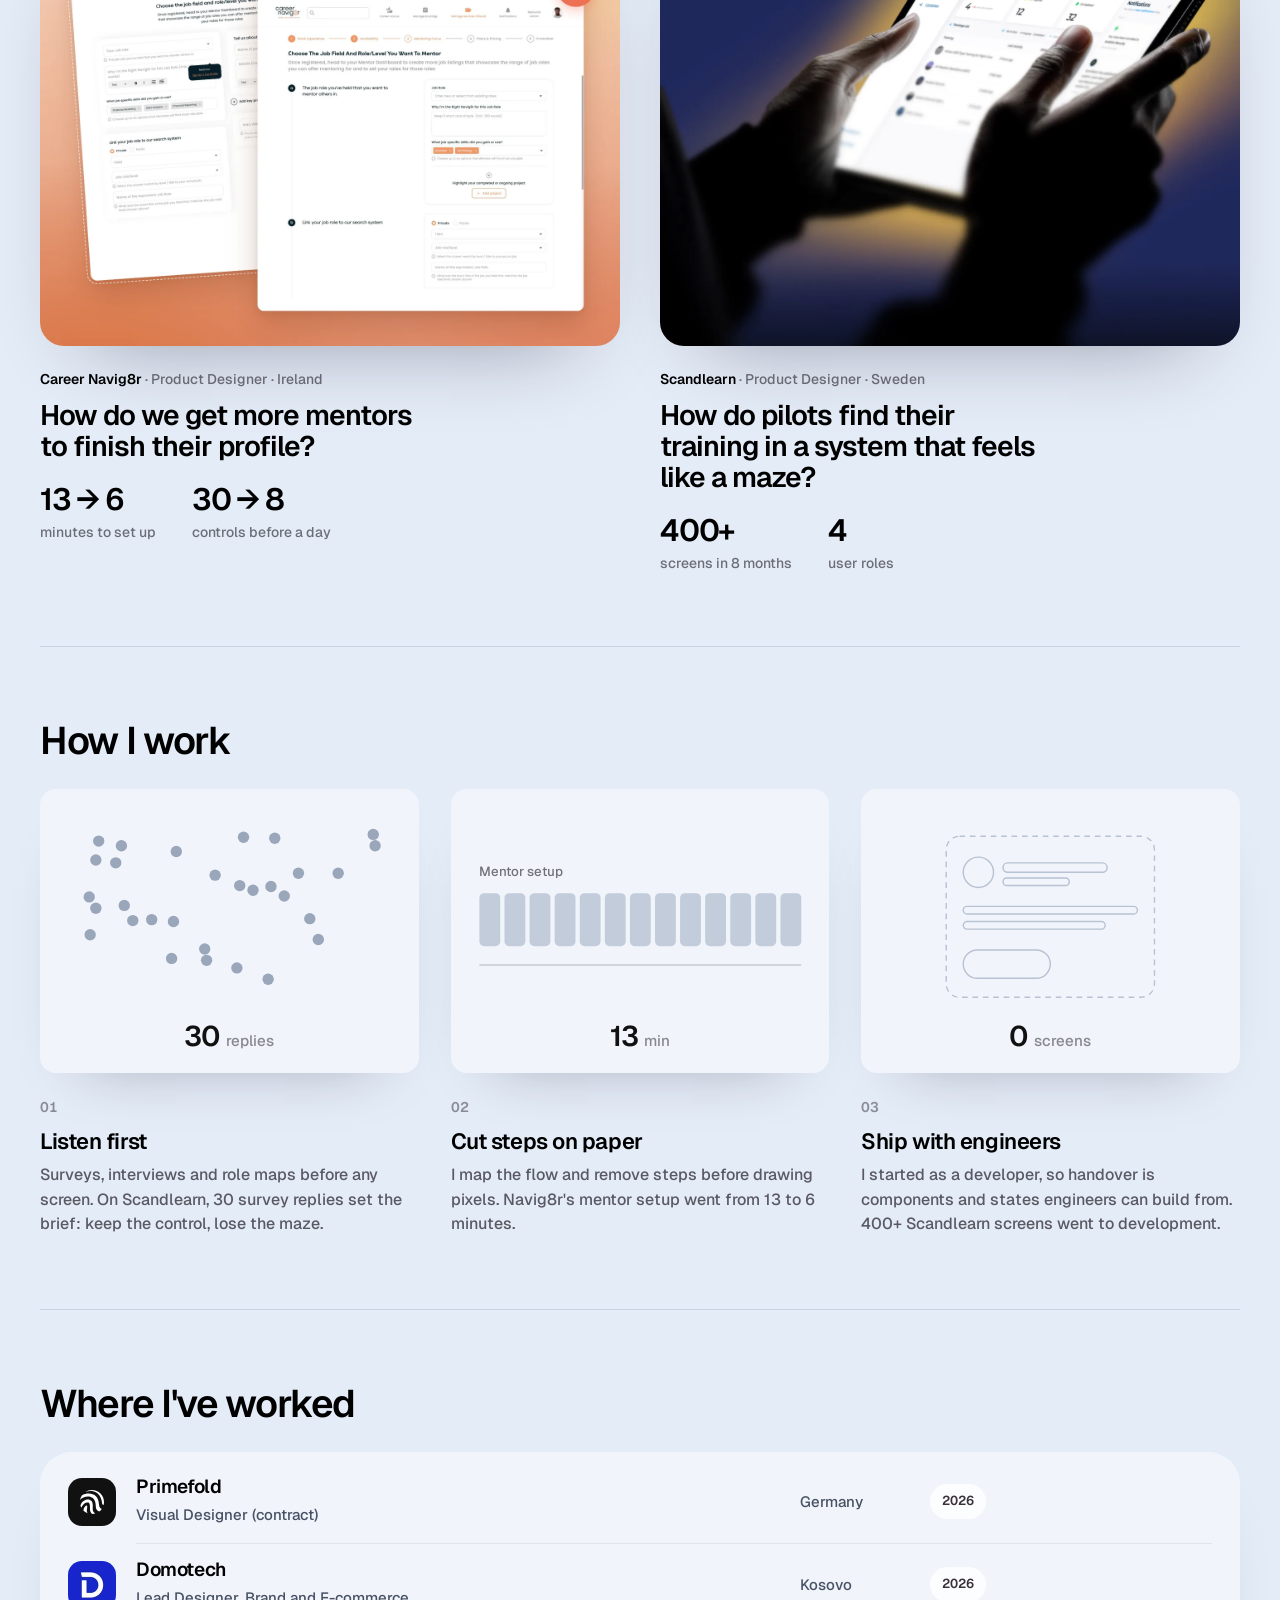
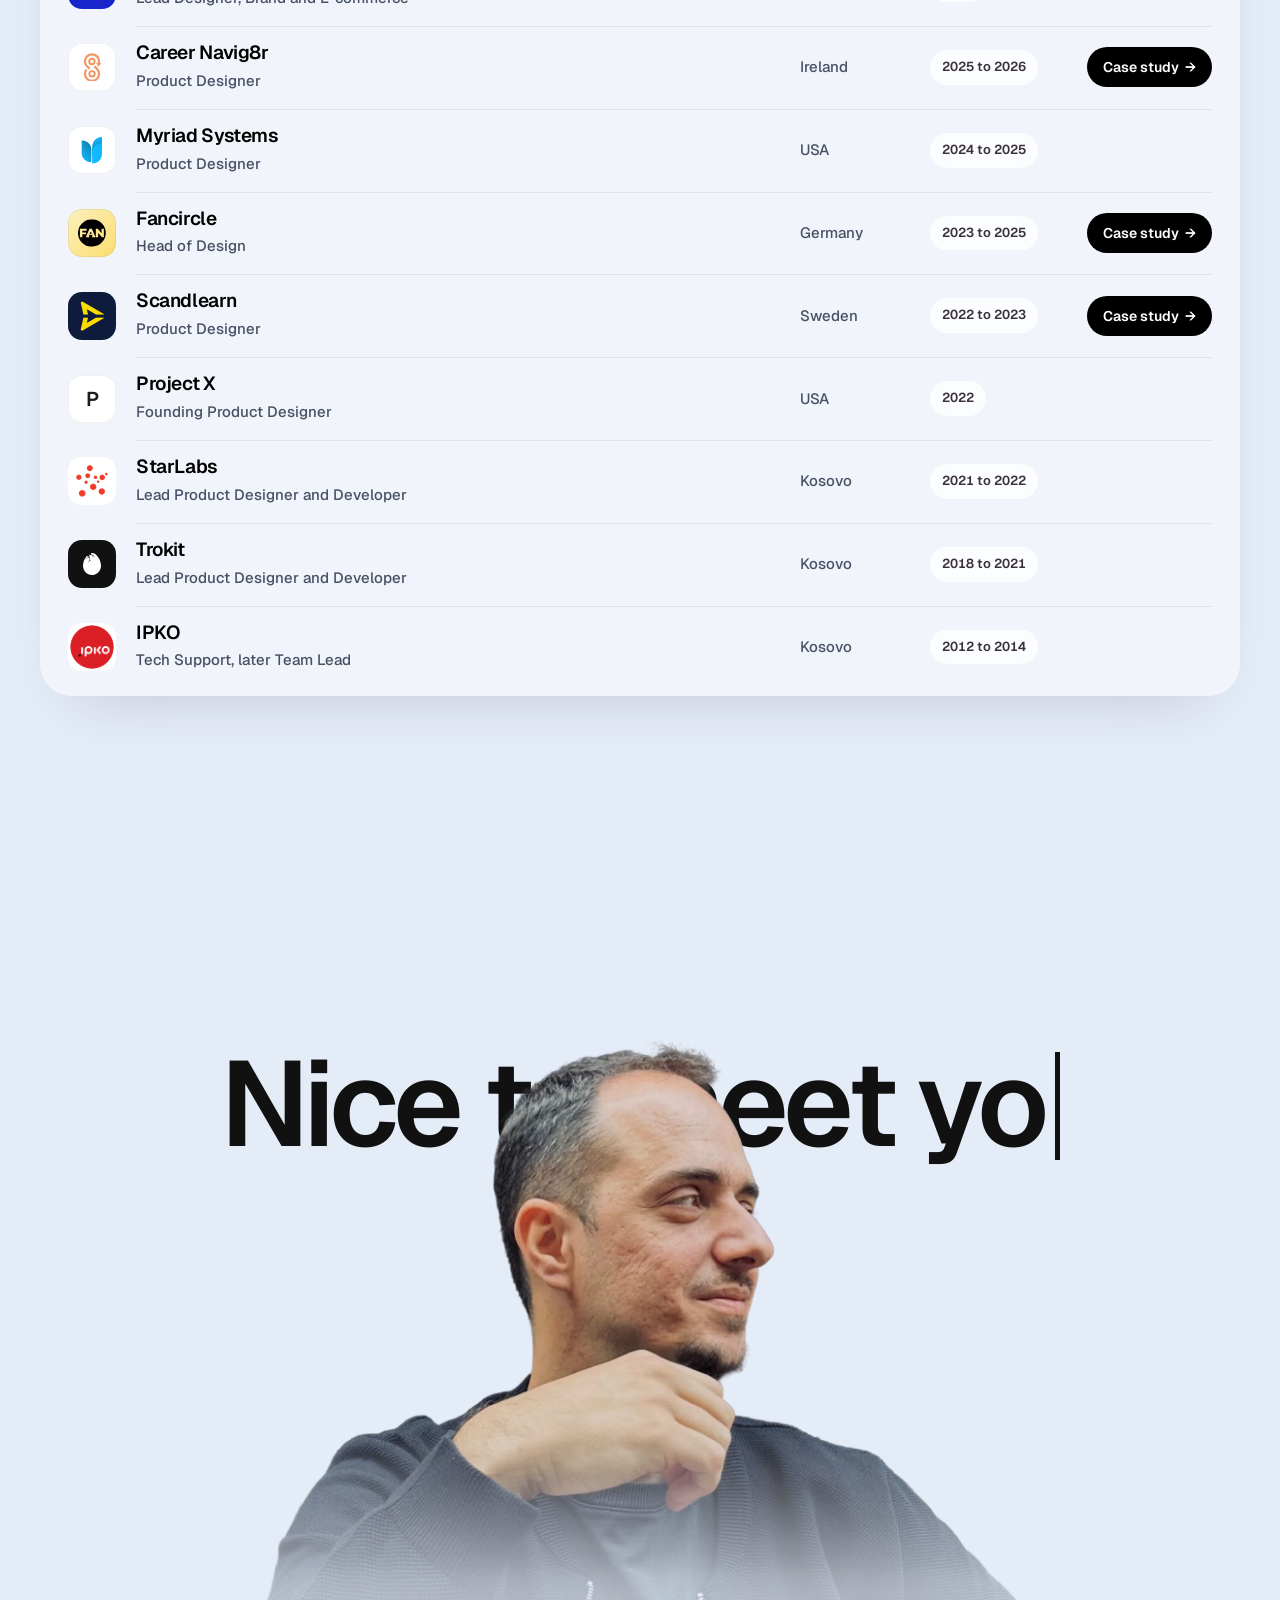
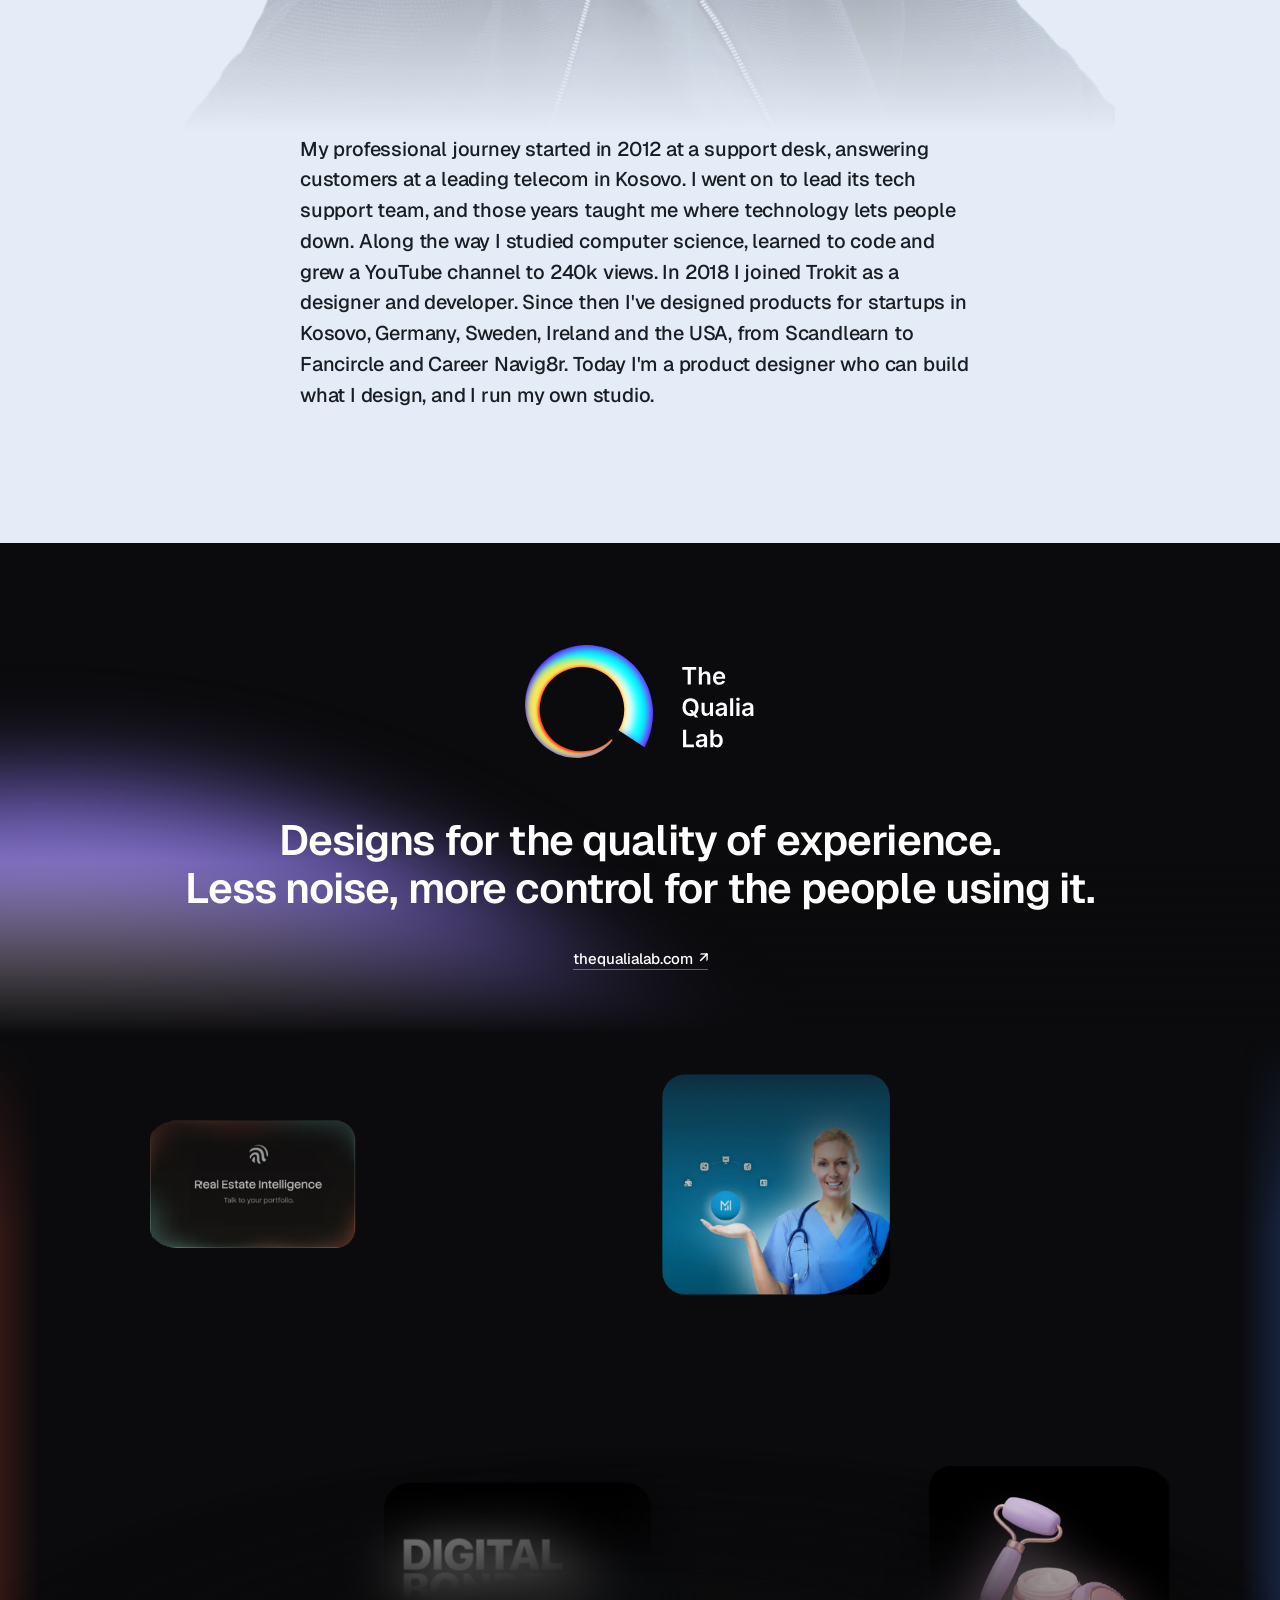
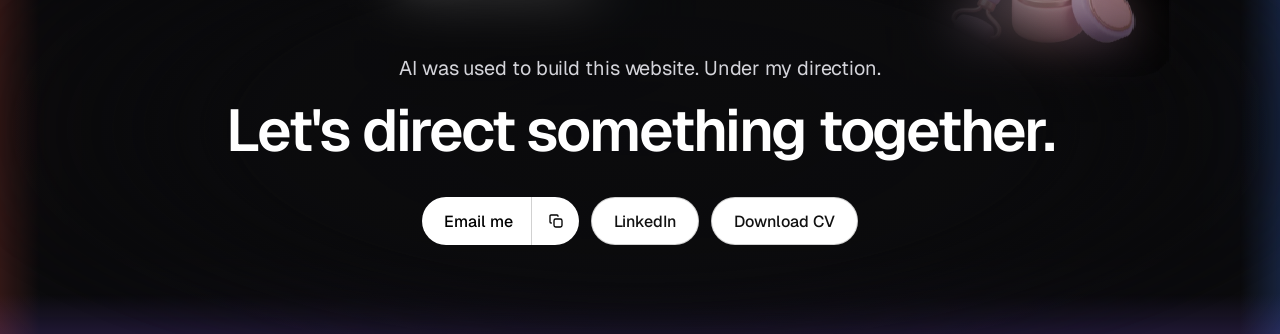
==== commit 000f3714: "Closing block: small AI line above, big 'Let's direct something together.' Co-Authored-By: Claude Op" ====
--- a/index.html
+++ b/index.html
@@ -27,7 +27,7 @@
 <link rel="preconnect" href="https://fonts.gstatic.com" crossorigin>
 <link href="https://fonts.googleapis.com/css2?family=Geist:wght@400;500;600&family=Instrument+Serif:ital@0;1&display=swap" rel="stylesheet">
 <link rel="stylesheet" href="styles.css?v=202611181945">
-<link rel="stylesheet" href="home-v2.css?v=202611250949">
+<link rel="stylesheet" href="home-v2.css?v=202611251000">
 </head>
 <body class="v2home">
 <a class="skip" href="#work">Skip to work</a>
@@ -156,8 +156,8 @@
   </div>
   <div class="wall-talk">
     <div class="talk-card">
-      <h2>Obviously AI was used to build this website.</h2>
-      <p class="talk-direct">Let's direct something together.</p>
+      <p class="talk-ai">AI was used to build this website. Under my direction.</p>
+      <h2>Let's direct something together.</h2>
       <div class="talk-btns"><span class="msplit hero-split talk-split"><a class="h-cta dark" href="mailto:gencberisha3@gmail.com">Email me</a><button type="button" class="m-copy" data-copy="gencberisha3@gmail.com" aria-label="Copy email address" title="Copy email address"><svg class="i-copy" width="16" height="16" viewBox="0 0 24 24" fill="none" stroke="currentColor" stroke-width="2" stroke-linecap="round" stroke-linejoin="round" aria-hidden="true"><rect x="9" y="9" width="12" height="12" rx="2.5"/><path d="M5 15H4.5A1.5 1.5 0 0 1 3 13.5v-9A1.5 1.5 0 0 1 4.5 3h9A1.5 1.5 0 0 1 15 4.5V5"/></svg><svg class="i-ok" width="16" height="16" viewBox="0 0 24 24" fill="none" stroke="currentColor" stroke-width="2.4" stroke-linecap="round" stroke-linejoin="round" aria-hidden="true"><path d="M5 12.5l4.5 4.5L19 7.5"/></svg><span class="cta-tip" aria-live="polite"></span></button></span><a class="h-cta" href="https://www.linkedin.com/in/genc-berisha">LinkedIn</a><a class="h-cta" href="genc-berisha-cv.pdf" target="_blank" rel="noopener">Download CV</a></div>
     </div>
   </div>
--- a/home-v2.css
+++ b/home-v2.css
@@ -470,3 +470,12 @@
 .top{transition:transform .35s cubic-bezier(.2,.7,.2,1),padding .25s}
 html.hdr-hide .top{transform:translateY(-110%)}
 @media (prefers-reduced-motion:reduce){.top{transition:none}}
+
+/* Closing: small AI line, big call to direct (2026-11-25) */
+.wall-talk .talk-card .talk-ai{margin:0 0 18px;font:400 clamp(16px,1.55vw,22px)/1.35 var(--sans);letter-spacing:-.005em;color:#d4d4da}
+.wall-talk .talk-card h2{max-width:none;font-size:clamp(34px,4.6vw,60px)}
+.wall-talk .talk-card .talk-ai{text-wrap:balance}
+.wall-talk .talk-card h2{text-wrap:balance}
+.wall-talk .talk-card .talk-btns{margin-top:36px}
+@media (min-width:700px){.wall-sec .talk-card,.talk-card{max-width:1100px}.wall-talk .talk-card h2{white-space:nowrap}}
+@media (max-width:699px){.wall-talk .talk-card .talk-ai{margin-bottom:12px;font-size:16px}.wall-talk .talk-card h2{font-size:36px}.wall-talk .talk-card .talk-btns{margin-top:28px}}
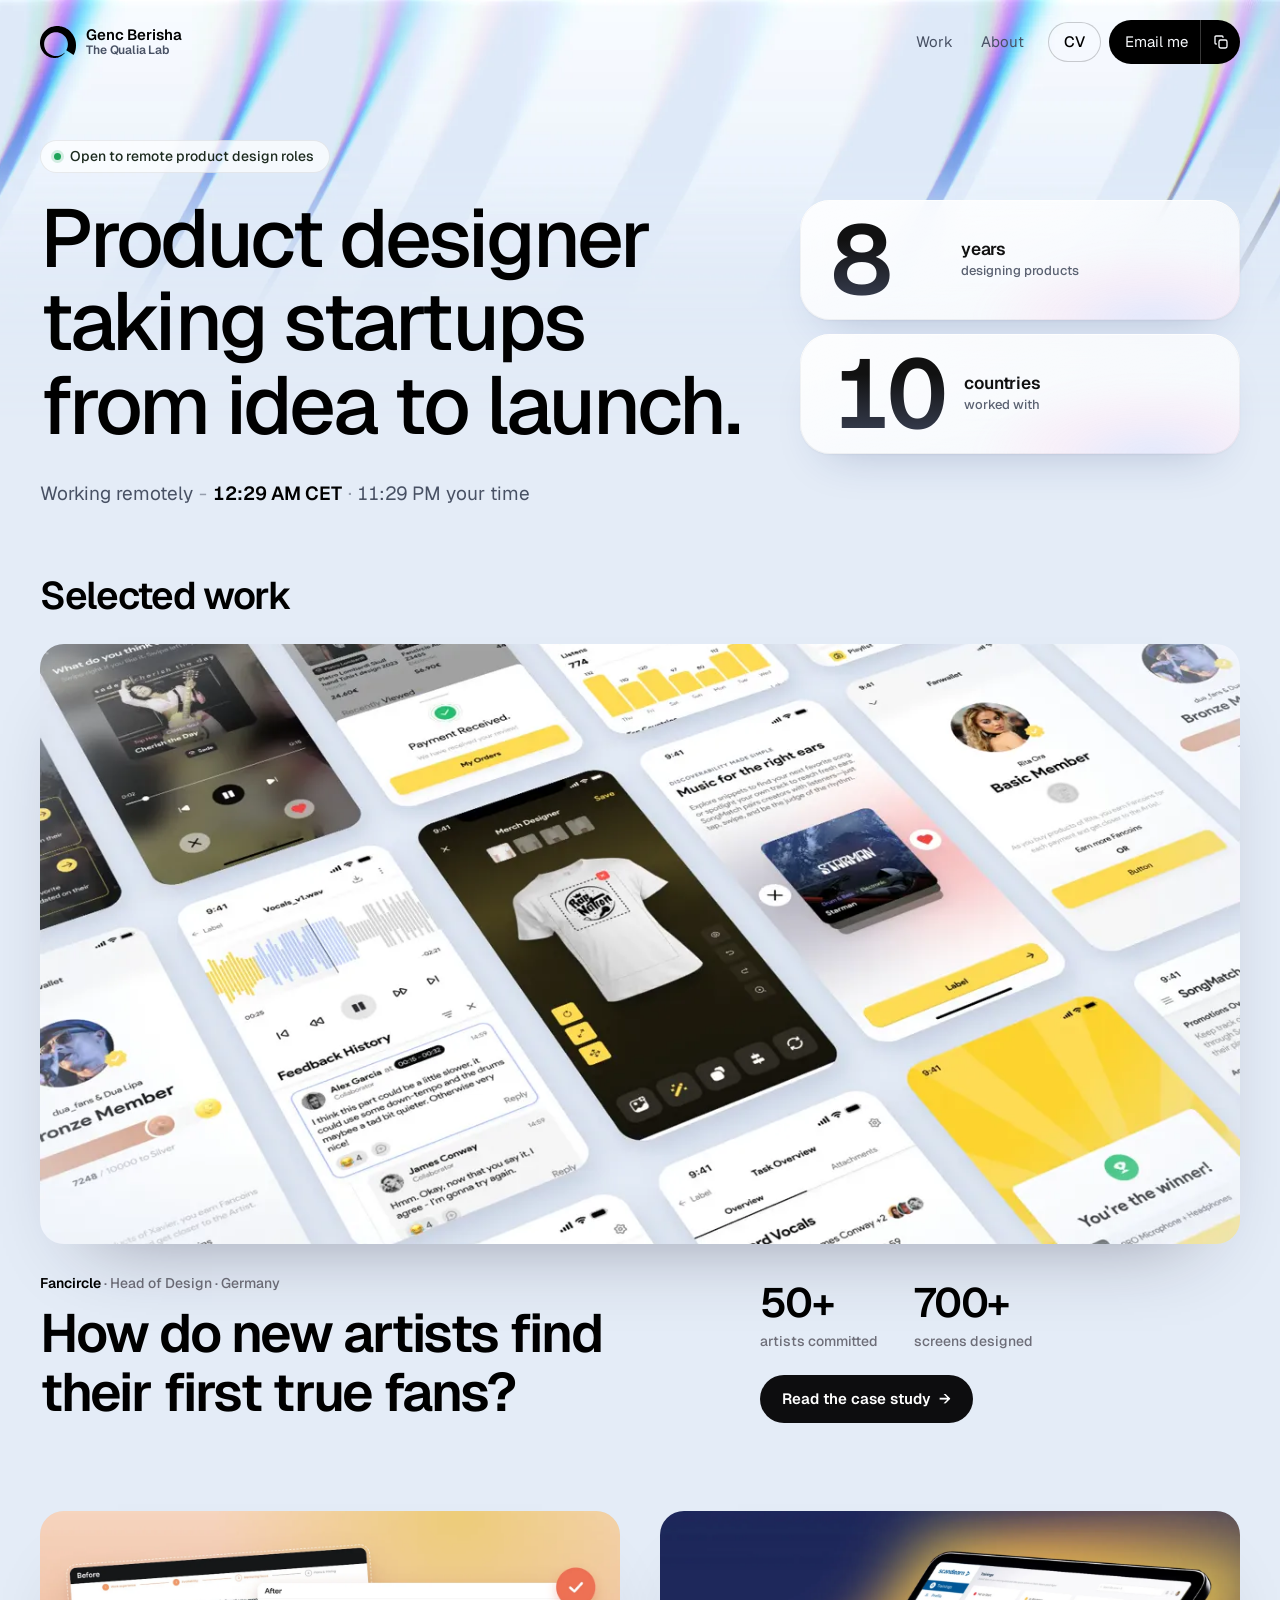
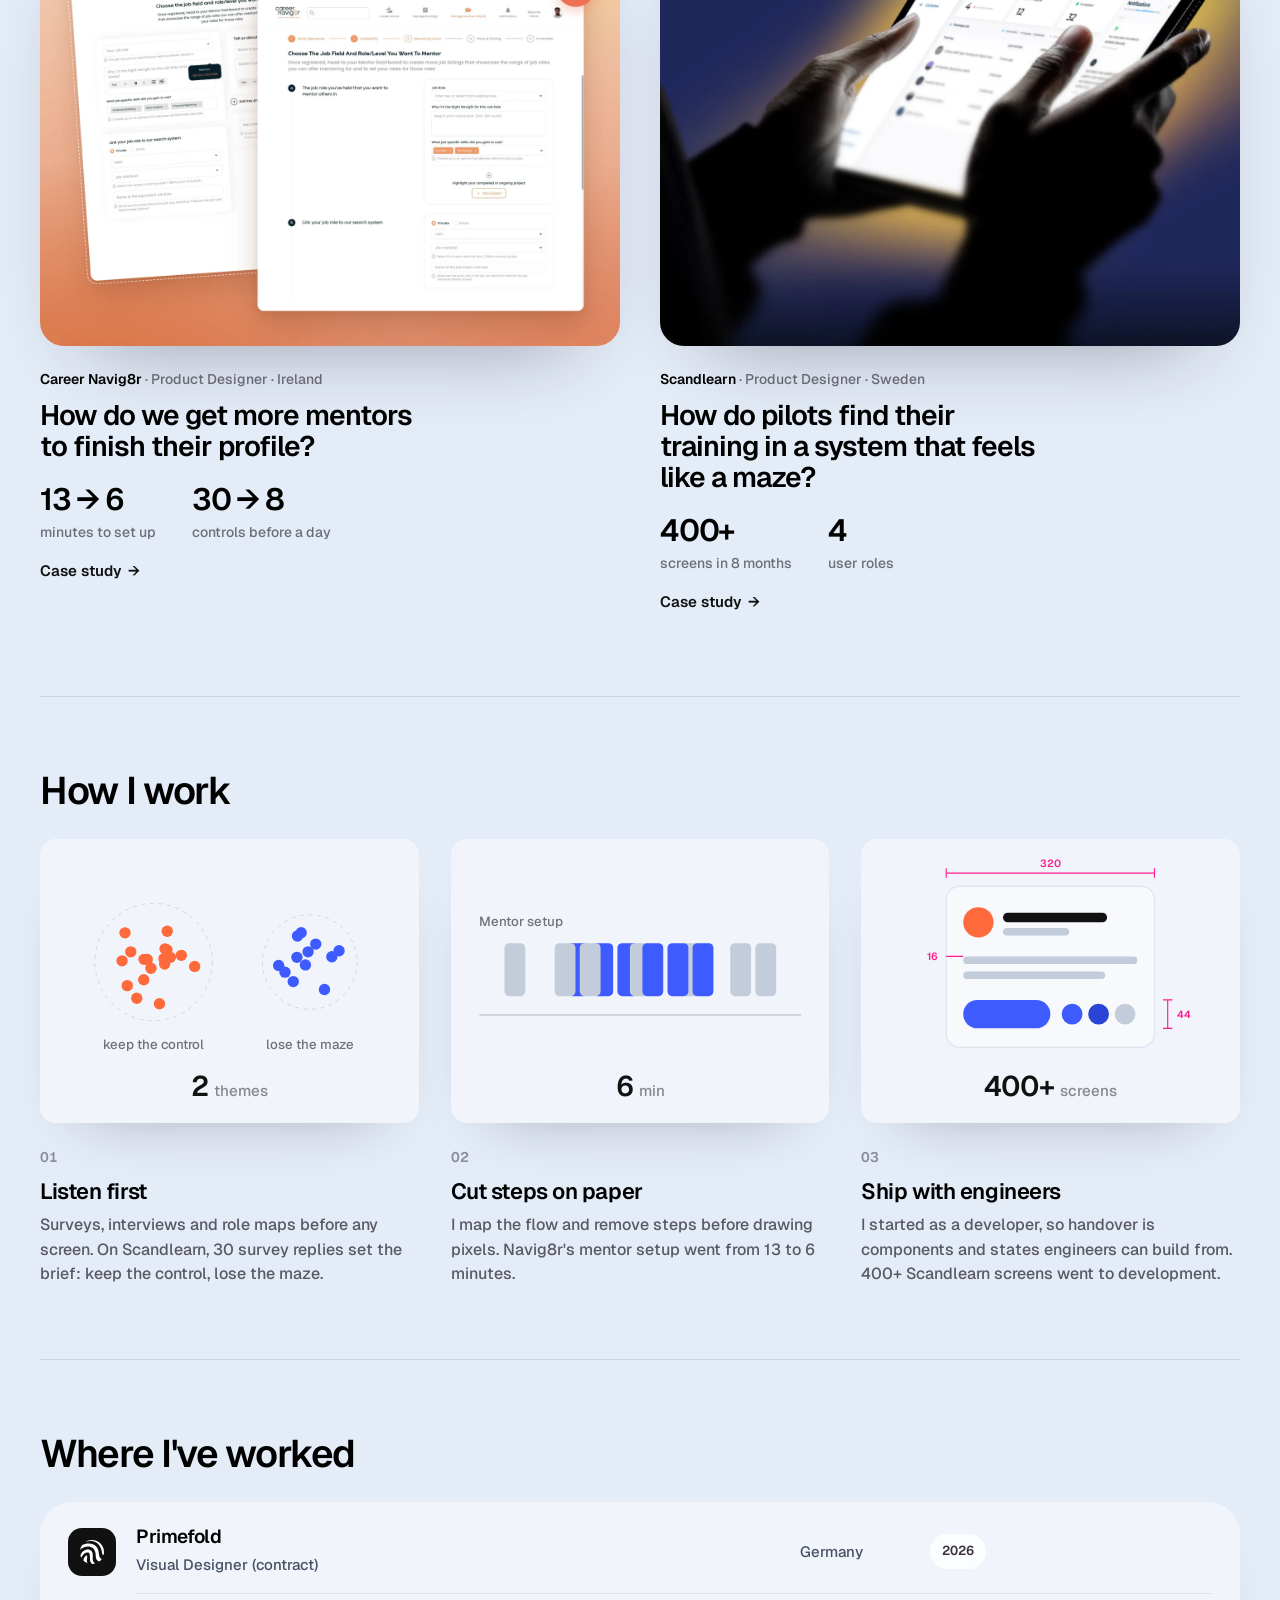
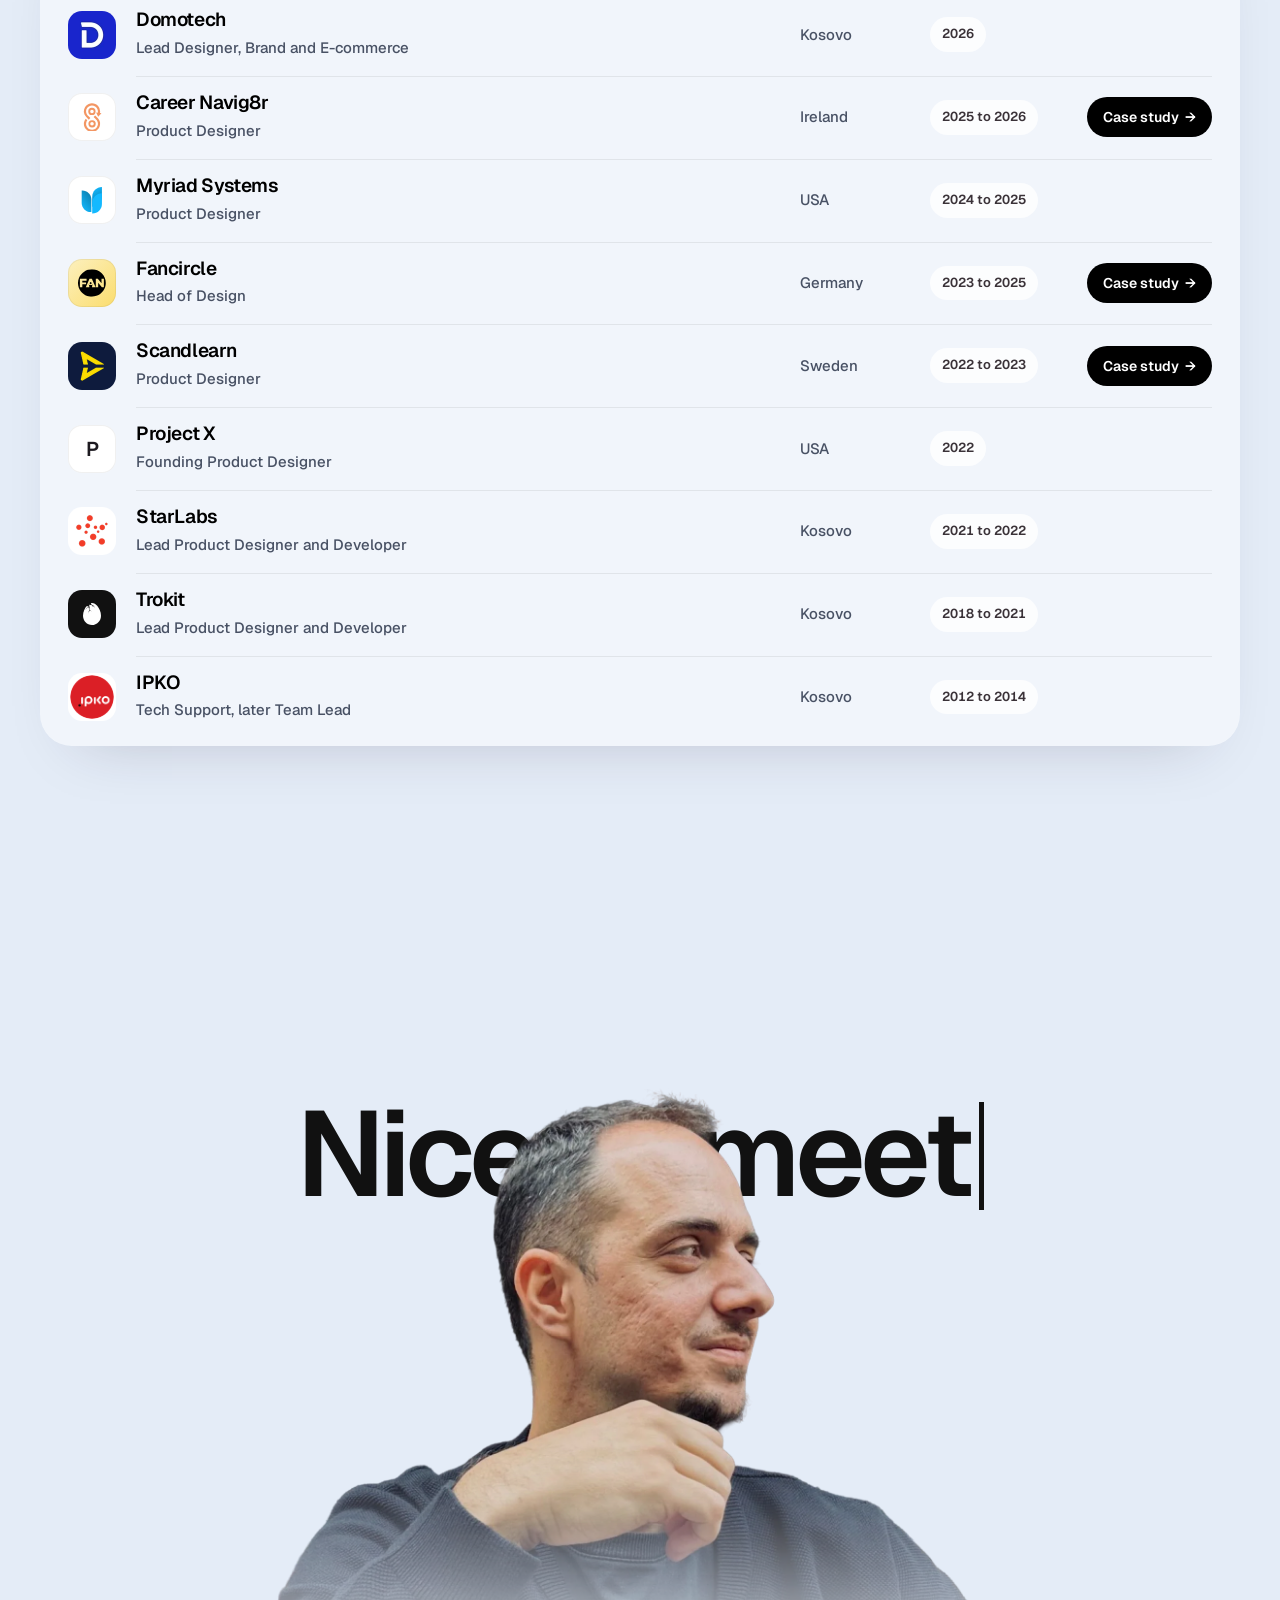
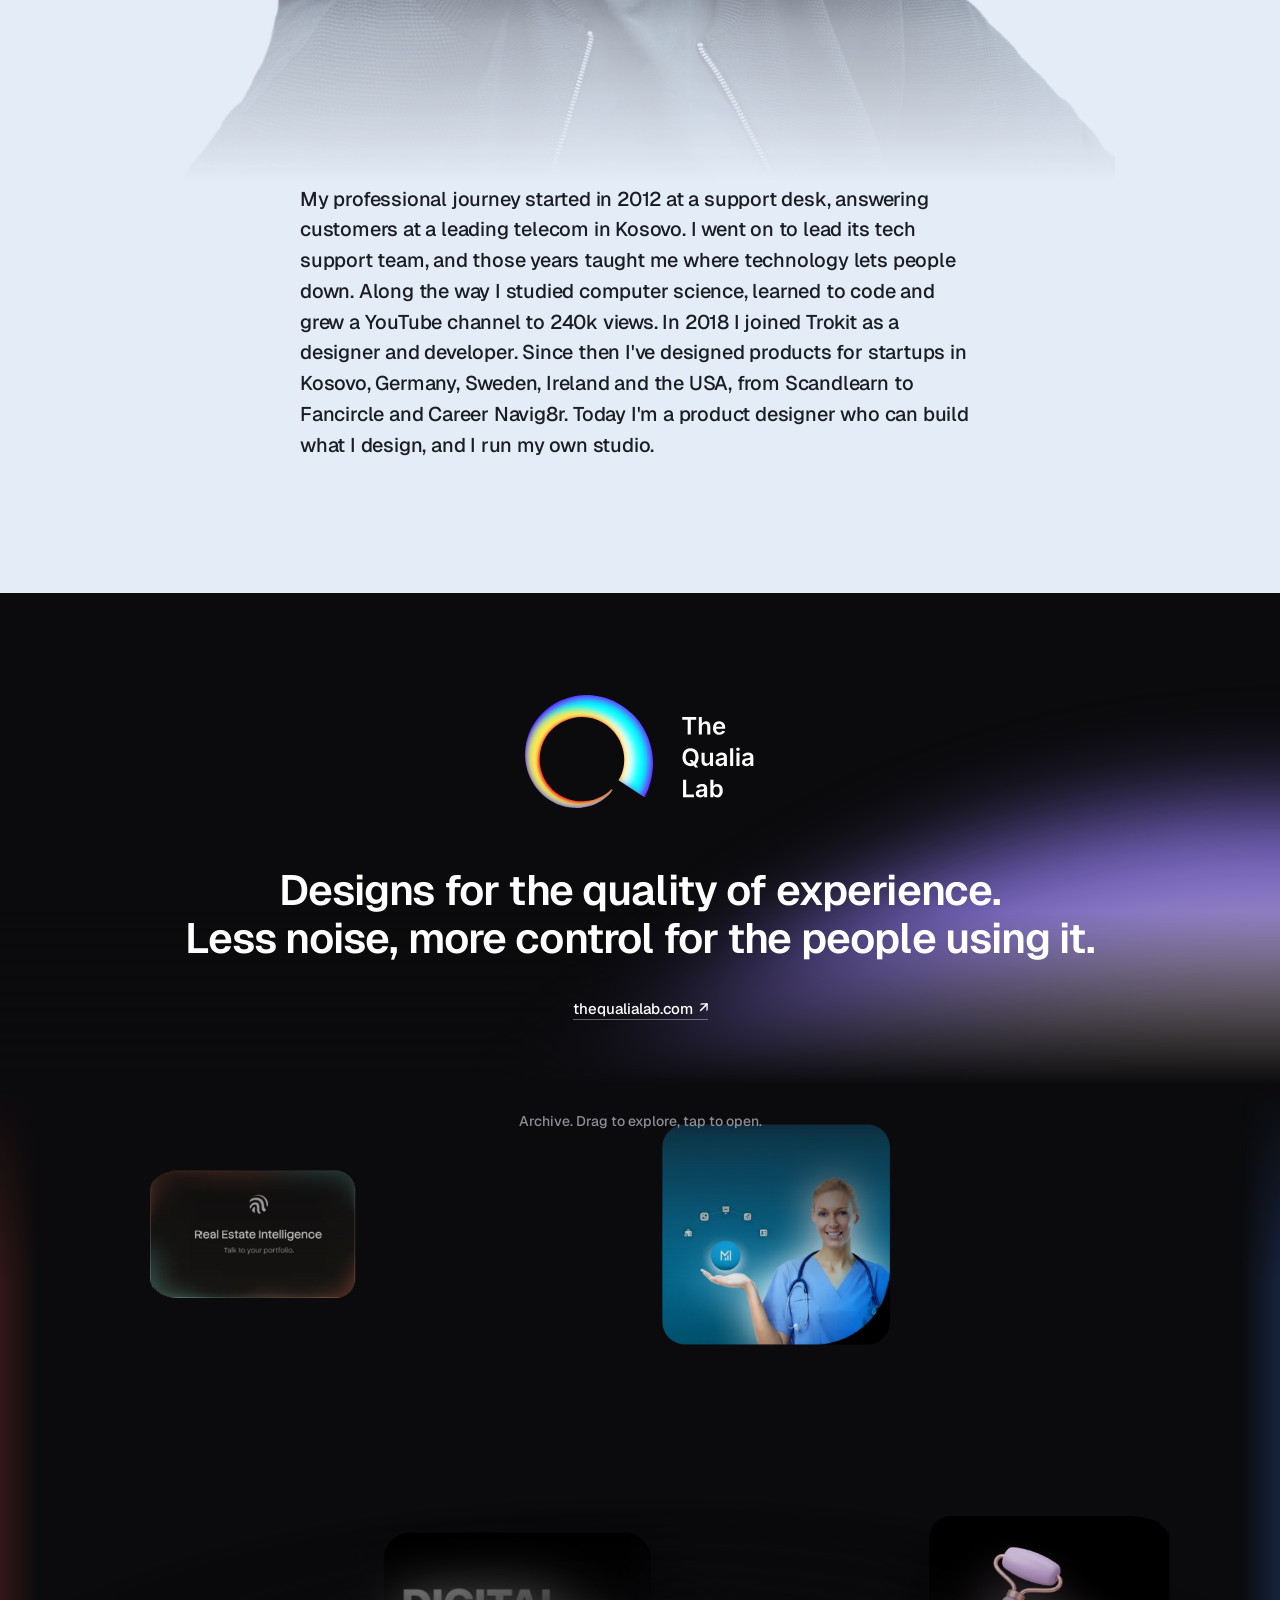
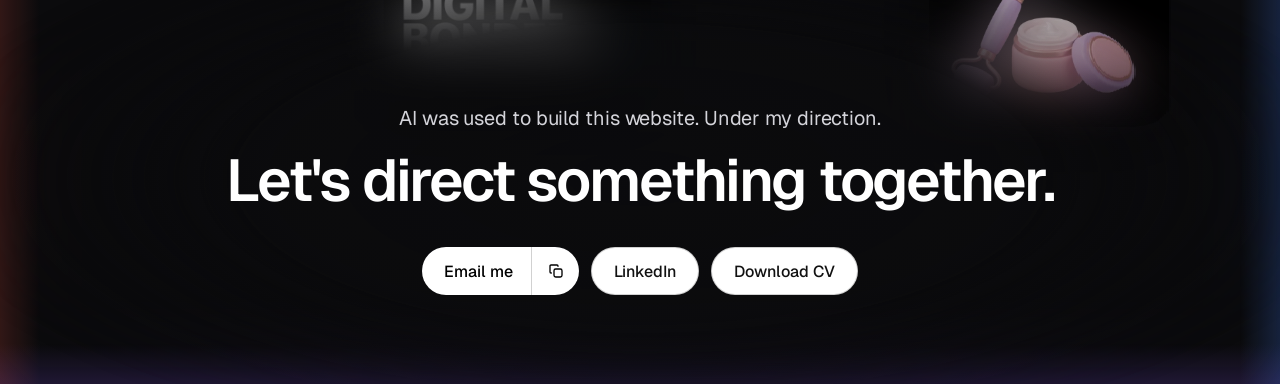
==== commit 361ef4f8: "UX quick wins: How I work diagrams play once, Archive hint, case study links on small cards Co-Autho" ====
--- a/index.html
+++ b/index.html
@@ -27,7 +27,7 @@
 <link rel="preconnect" href="https://fonts.gstatic.com" crossorigin>
 <link href="https://fonts.googleapis.com/css2?family=Geist:wght@400;500;600&family=Instrument+Serif:ital@0;1&display=swap" rel="stylesheet">
 <link rel="stylesheet" href="styles.css?v=202611181945">
-<link rel="stylesheet" href="home-v2.css?v=202611251000">
+<link rel="stylesheet" href="home-v2.css?v=202611251008">
 </head>
 <body class="v2home">
 <a class="skip" href="#work">Skip to work</a>
@@ -73,12 +73,14 @@
         <p class="w-meta"><b>Career Navig8r</b> · Product Designer · Ireland</p>
         <h3><a href="career-navig8r/">How do we get more mentors to finish their profile?</a></h3>
         <dl class="w-stats"><div><dd>13 → 6</dd><dt>minutes to set up</dt></div><div><dd>30 → 8</dd><dt>controls before a day</dt></div></dl>
+        <a class="w-more" href="career-navig8r/">Case study <span aria-hidden="true">→</span></a>
       </article>
       <article class="w-sm">
         <a class="w-media" href="scandlearn/" tabindex="-1" aria-hidden="true"><img src="assets/thumb-scandlearn.webp" width="1600" height="1453" loading="lazy" alt=""></a>
         <p class="w-meta"><b>Scandlearn</b> · Product Designer · Sweden</p>
         <h3><a href="scandlearn/">How do pilots find their training in a system that feels like a maze?</a></h3>
         <dl class="w-stats"><div><dd>400+</dd><dt>screens in 8 months</dt></div><div><dd>4</dd><dt>user roles</dt></div></dl>
+        <a class="w-more" href="scandlearn/">Case study <span aria-hidden="true">→</span></a>
       </article>
     </div>
   </section>
@@ -151,6 +153,7 @@
 </main>
 
 <section class="wall-sec" aria-label="Archive navigator">
+  <p class="wall-hint" aria-hidden="true">Archive. Drag to explore, tap to open.</p>
   <div class="wall" data-wall role="region" aria-label="Archive navigator: screens and visuals from my work. Drag to explore, click an image to enlarge.">
     <script type="application/json">[{"thumb":"assets/wall/card-fancircle.webp","full":"assets/card-fancircle.webp","alt":"Fancircle screen","link":"fancircle/"},{"thumb":"assets/wall/ql-waxing.webp","full":"assets/ql-waxing.webp","alt":"The Qualia Lab beauty icon, waxing"},{"thumb":"assets/wall/db-logo.webp","full":"assets/db-logo.webp","alt":"Digital Bonders logo"},{"thumb":"assets/wall/my-cards.webp","full":"assets/my-cards.webp","alt":"Myriad MediPay stacked cards"},{"thumb":"assets/wall/ba-dashboard.webp","full":"assets/ba-dashboard.webp","alt":"Balkanads dashboard"},{"thumb":"assets/wall/pf-archive.webp","full":"assets/pf-archive.webp","alt":"Primefold slide, scattered files orbiting"},{"thumb":"assets/wall/ba-kpis.webp","full":"assets/ba-kpis.webp","alt":"Dashboard KPI cards"},{"thumb":"assets/wall/ic-doc-shield.webp","full":"assets/ic-doc-shield.webp","alt":"3D icon, document with shield"},{"thumb":"assets/wall/fc-feed.webp","full":"assets/fc-feed.webp","alt":"Fancircle feed cards","link":"fancircle/"},{"thumb":"assets/wall/ql-facial.webp","full":"assets/ql-facial.webp","alt":"The Qualia Lab beauty icon, facial"},{"thumb":"assets/wall/idea-hand.webp","full":"assets/idea-hand.webp","alt":"3D hand holding a light bulb"},{"thumb":"assets/wall/fc-rewards.webp","full":"assets/fc-rewards.webp","alt":"Fancircle rewards page","link":"fancircle/"},{"thumb":"assets/wall/fc-features.webp","full":"assets/fc-features.webp","alt":"Fancircle mobile feature page","link":"fancircle/"},{"thumb":"assets/wall/weekly-report.webp","full":"assets/weekly-report.webp","alt":"Weekly hours report table"},{"thumb":"assets/wall/ic-doc-search.webp","full":"assets/ic-doc-search.webp","alt":"3D icon, document check with magnifier"},{"thumb":"assets/wall/pf-rei.webp","full":"assets/pf-rei.webp","alt":"Primefold slide, Real Estate Intelligence"},{"thumb":"assets/wall/tk-menu.webp","full":"assets/tk-menu.webp","alt":"Trokit menu"},{"thumb":"assets/wall/ql-lashes.webp","full":"assets/ql-lashes.webp","alt":"The Qualia Lab beauty icon, lash extensions"},{"thumb":"assets/wall/my-medipay.webp","full":"assets/my-medipay.webp","alt":"Myriad MediPay visual"},{"thumb":"assets/wall/ic-calendar-sync.webp","full":"assets/ic-calendar-sync.webp","alt":"3D icon, calendar sync with documents"},{"thumb":"assets/wall/fc-starman.webp","full":"assets/fc-starman.webp","alt":"Fancircle song match card","link":"fancircle/"},{"thumb":"assets/wall/my-medbill.webp","full":"assets/my-medbill.webp","alt":"Myriad MedBill visual"},{"thumb":"assets/wall/ql-manicure.webp","full":"assets/ql-manicure.webp","alt":"The Qualia Lab beauty icon, manicure"},{"thumb":"assets/wall/my-transaction.webp","full":"assets/my-transaction.webp","alt":"Myriad payment visual"},{"thumb":"assets/wall/sl-takeoff.webp","full":"assets/sl-takeoff.webp","alt":"Scandlearn generating a training package","link":"scandlearn/"},{"thumb":"assets/wall/metryv.webp","full":"assets/metryv.webp","alt":"metryV landing page"},{"thumb":"assets/wall/ic-shield-70.webp","full":"assets/ic-shield-70.webp","alt":"3D icon, shield with minus 70 percent"},{"thumb":"assets/wall/pf-banner.webp","full":"assets/pf-banner.webp","alt":"Primefold banner, brings AI to real estate"},{"thumb":"assets/wall/sl-training.webp","full":"assets/sl-training.webp","alt":"Scandlearn training progress card","link":"scandlearn/"},{"thumb":"assets/wall/my-hero.webp?v=2","full":"assets/my-hero.webp?v=2","alt":"Myriad website hero"},{"thumb":"assets/wall/pf-horizontal.webp","full":"assets/pf-horizontal.webp","alt":"Primefold slide, the horizontal AI"},{"thumb":"assets/wall/fc-player.webp","full":"assets/fc-player.webp","alt":"Fancircle music player","link":"fancircle/"},{"thumb":"assets/wall/ic-bulb.webp","full":"assets/ic-bulb.webp","alt":"3D icon, light bulb"},{"thumb":"assets/wall/ba-banner.webp","full":"assets/ba-banner.webp","alt":"Balkanads banner"},{"thumb":"assets/wall/sl-components.webp","full":"assets/sl-components.webp","alt":"Scandlearn screen","link":"scandlearn/"},{"thumb":"assets/wall/fc-creators.webp","full":"assets/fc-creators.webp","alt":"Fancircle creators and fans","link":"fancircle/"},{"thumb":"assets/wall/health-tip.webp","full":"assets/health-tip.webp","alt":"Health tip card"},{"thumb":"assets/wall/pf-layers.webp","full":"assets/pf-layers.webp","alt":"Primefold slide, product layers"},{"thumb":"assets/wall/arch-whatwedo.webp","full":"assets/arch-whatwedo.webp","alt":"Architecture studio, what we do"},{"thumb":"assets/wall/ic-trophy.webp","full":"assets/ic-trophy.webp","alt":"3D icon, trophy"},{"thumb":"assets/wall/course-card.webp","full":"assets/course-card.webp","alt":"Course lesson card"},{"thumb":"assets/wall/cc-slide1.webp","full":"assets/cc-slide1.webp","alt":"Click Contracts slide"},{"thumb":"assets/wall/trust-site.webp","full":"assets/trust-site.webp","alt":"Dark blue website hero"},{"thumb":"assets/wall/cc-slide2.webp","full":"assets/cc-slide2.webp","alt":"Click Contracts slide"},{"thumb":"assets/wall/sl-course.webp","full":"assets/sl-course.webp","alt":"Scandlearn course page","link":"scandlearn/"},{"thumb":"assets/wall/my-trends.webp","full":"assets/my-trends.webp","alt":"Myriad Health Trends"},{"thumb":"assets/wall/ic-glasses.webp","full":"assets/ic-glasses.webp","alt":"3D icon, glasses"},{"thumb":"assets/wall/ic-door.webp","full":"assets/ic-door.webp","alt":"3D icon, open door to a workspace"}]</script>
   </div>
@@ -164,8 +167,8 @@
 </section>
 
 <script src="wall.js?v=202611250920" defer></script>
-<script src="how.js?v=202611191218" defer></script>
+<script src="how.js?v=202611251008" defer></script>
 <script src="ms-glow.js?v=202611250920" defer></script>
-<script src="script.js?v=202611250949" defer></script>
+<script src="script.js?v=202611251008" defer></script>
 </body>
 </html>
--- a/home-v2.css
+++ b/home-v2.css
@@ -479,3 +479,10 @@
 .wall-talk .talk-card .talk-btns{margin-top:36px}
 @media (min-width:700px){.wall-sec .talk-card,.talk-card{max-width:1100px}.wall-talk .talk-card h2{white-space:nowrap}}
 @media (max-width:699px){.wall-talk .talk-card .talk-ai{margin-bottom:12px;font-size:16px}.wall-talk .talk-card h2{font-size:36px}.wall-talk .talk-card .talk-btns{margin-top:28px}}
+
+/* UX audit quick wins (2026-11-25) */
+.w-more{display:inline-flex;align-items:center;gap:6px;min-height:44px;margin-top:6px;font:600 15px/1 var(--sans);color:#111;text-decoration:none}
+.w-more span{transition:transform .2s}
+.w-sm:hover .w-more span,.w-more:hover span{transform:translateX(3px)}
+.wall-hint{position:absolute;top:28px;left:0;right:0;z-index:6;margin:0;text-align:center;font:500 14px/1.3 var(--sans);color:#8d8d97;pointer-events:none;transition:opacity .5s}
+.wall-sec.used .wall-hint{opacity:0}
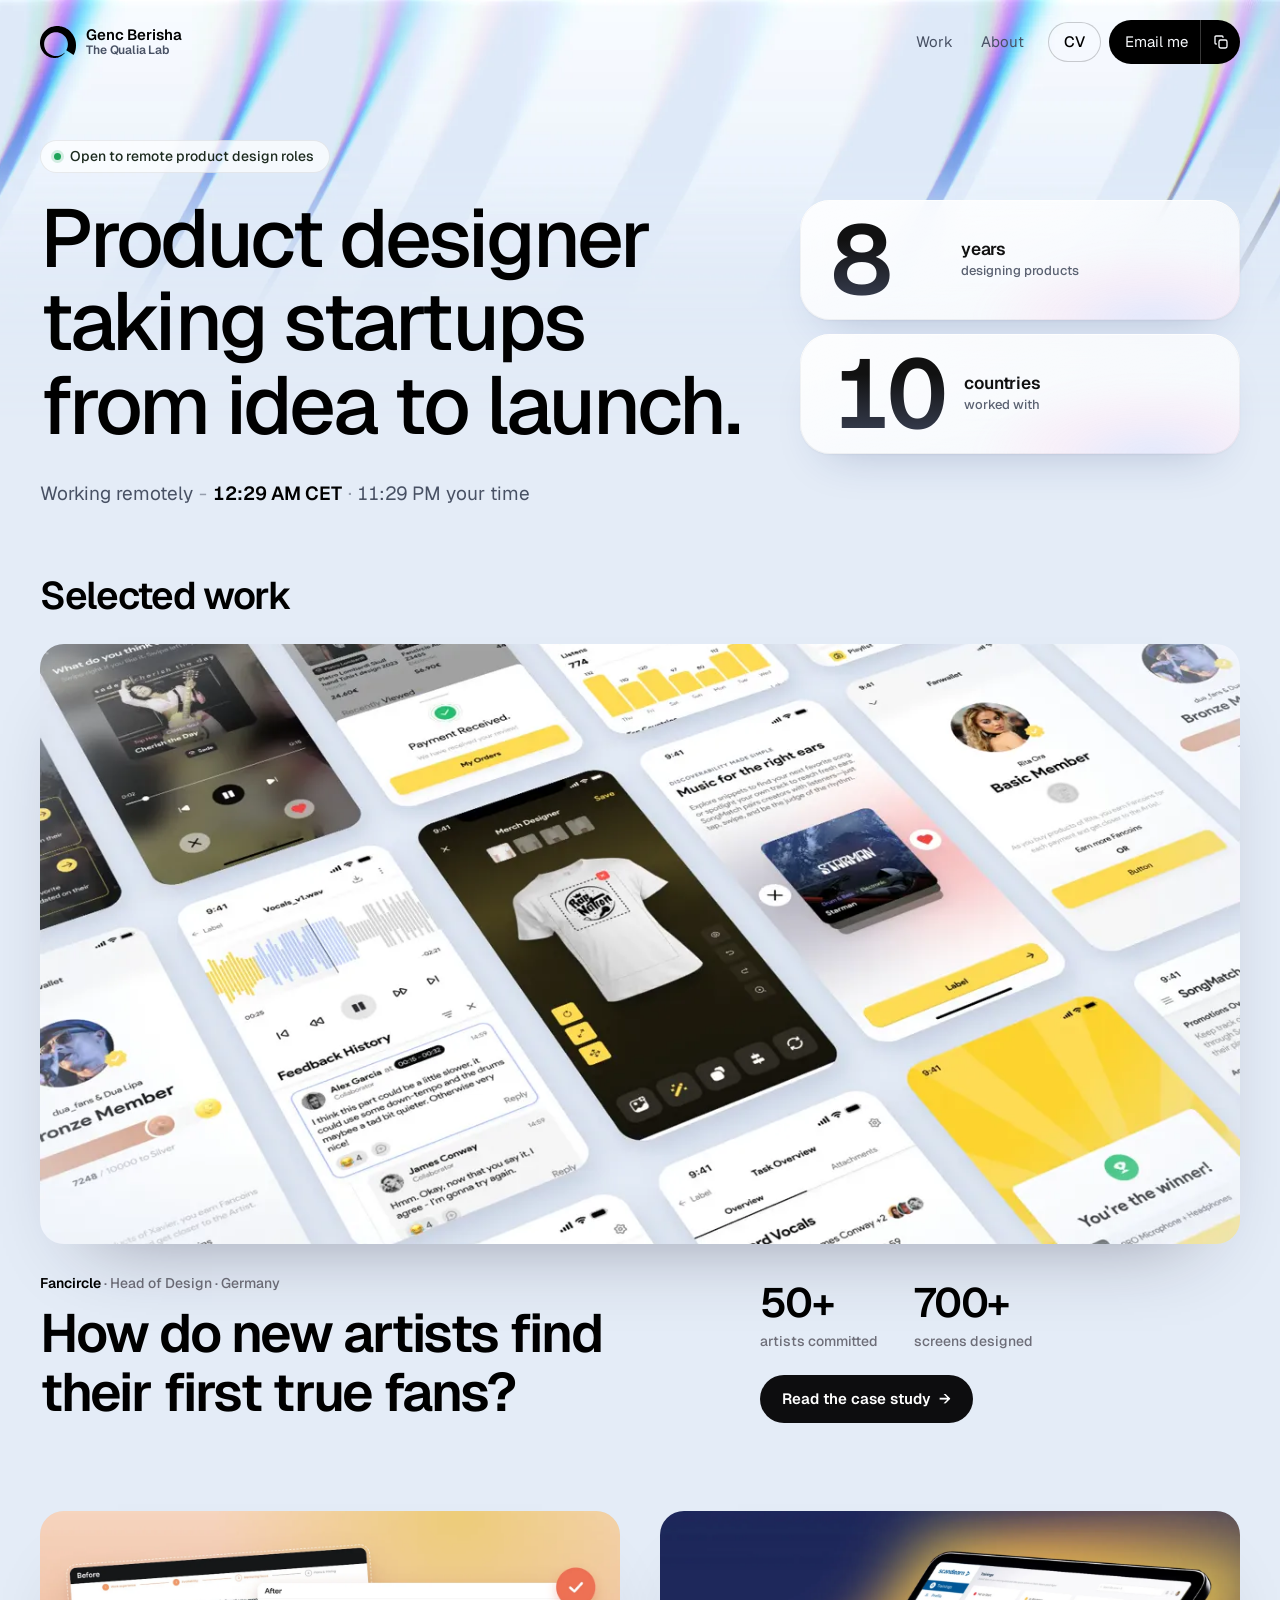
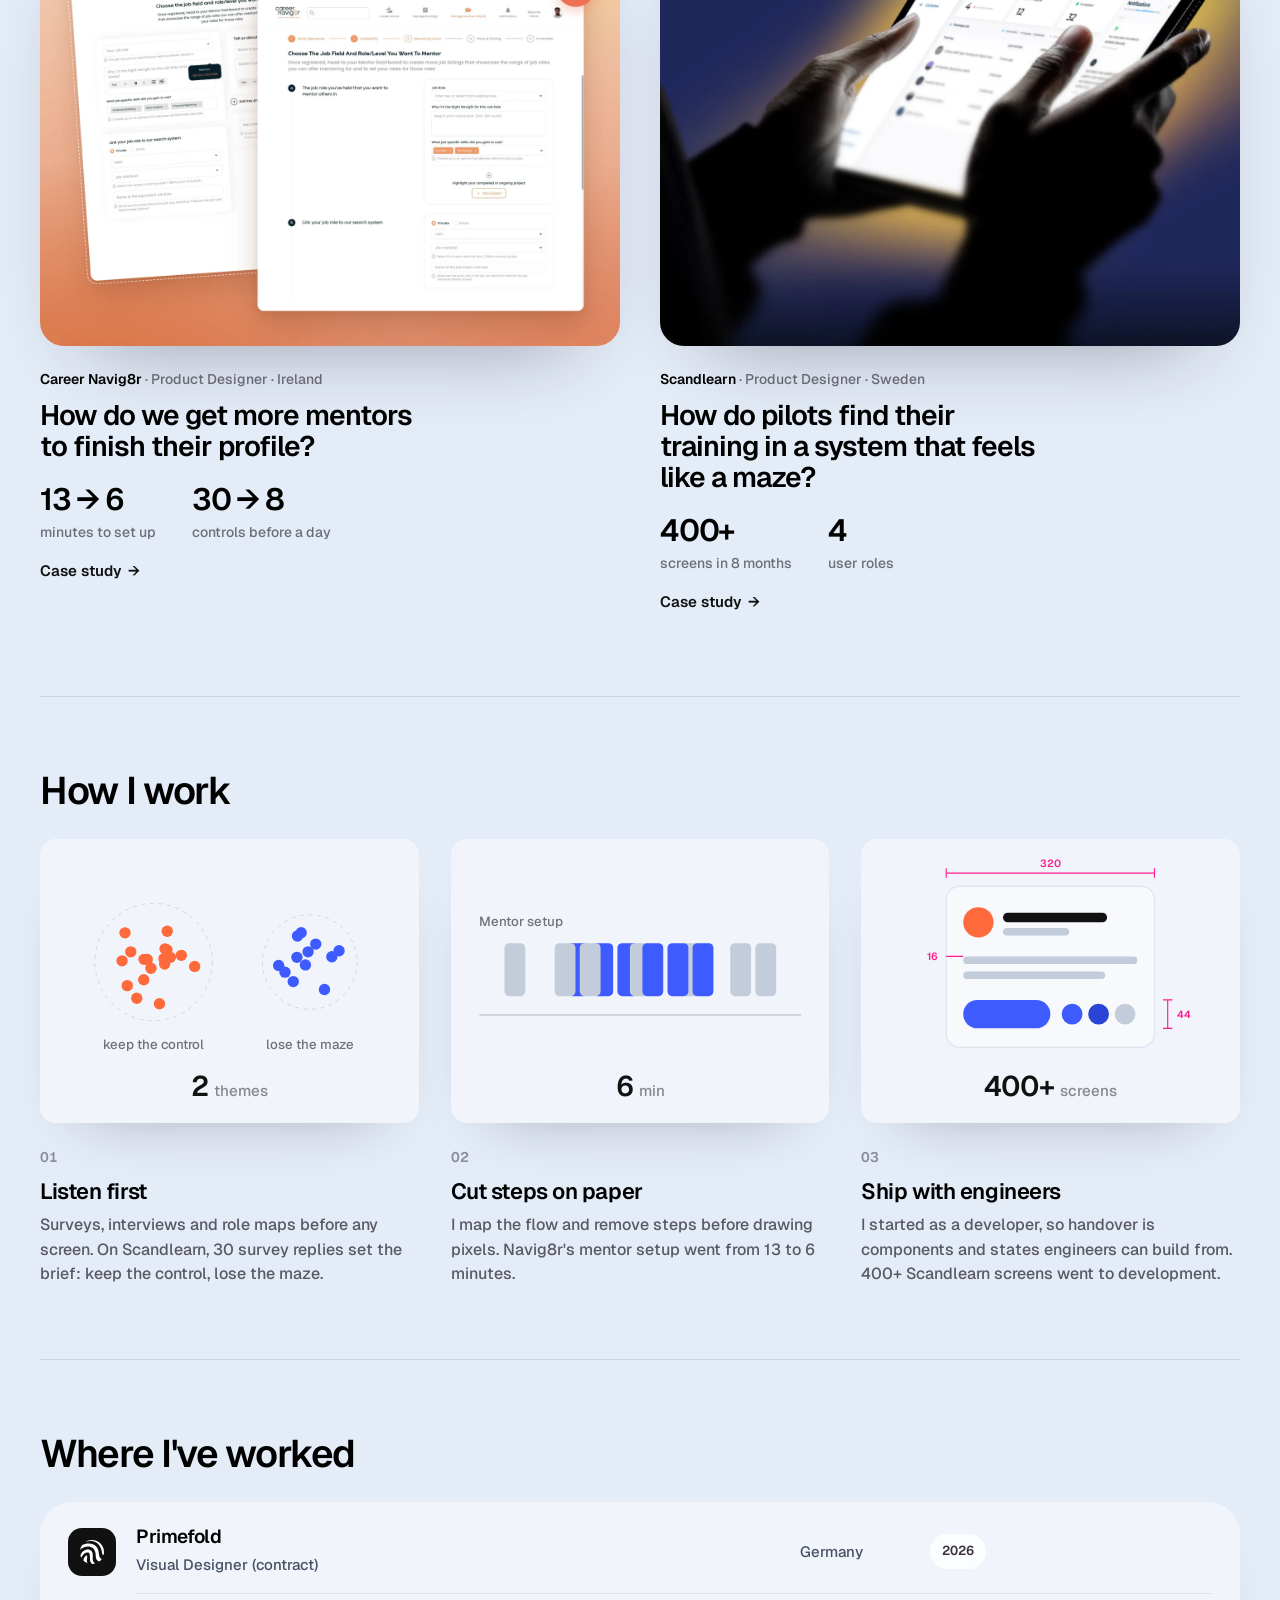
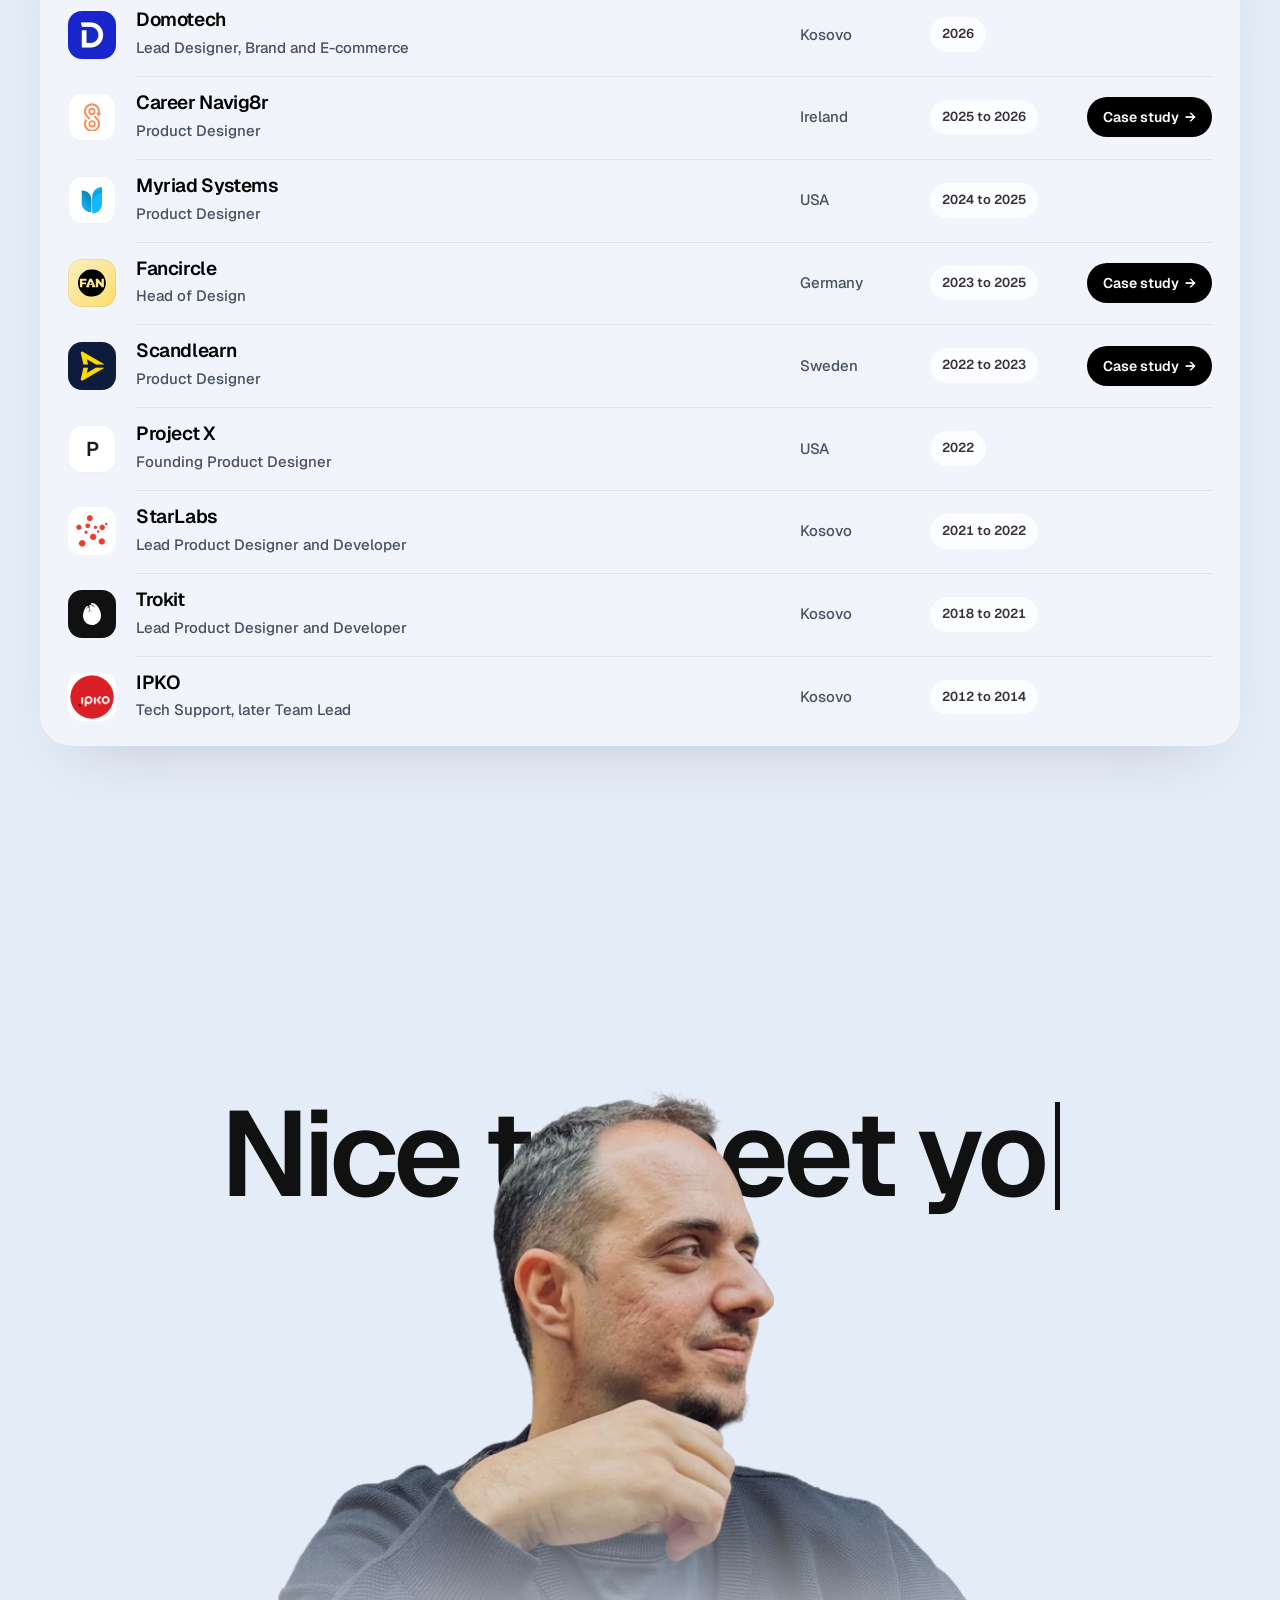
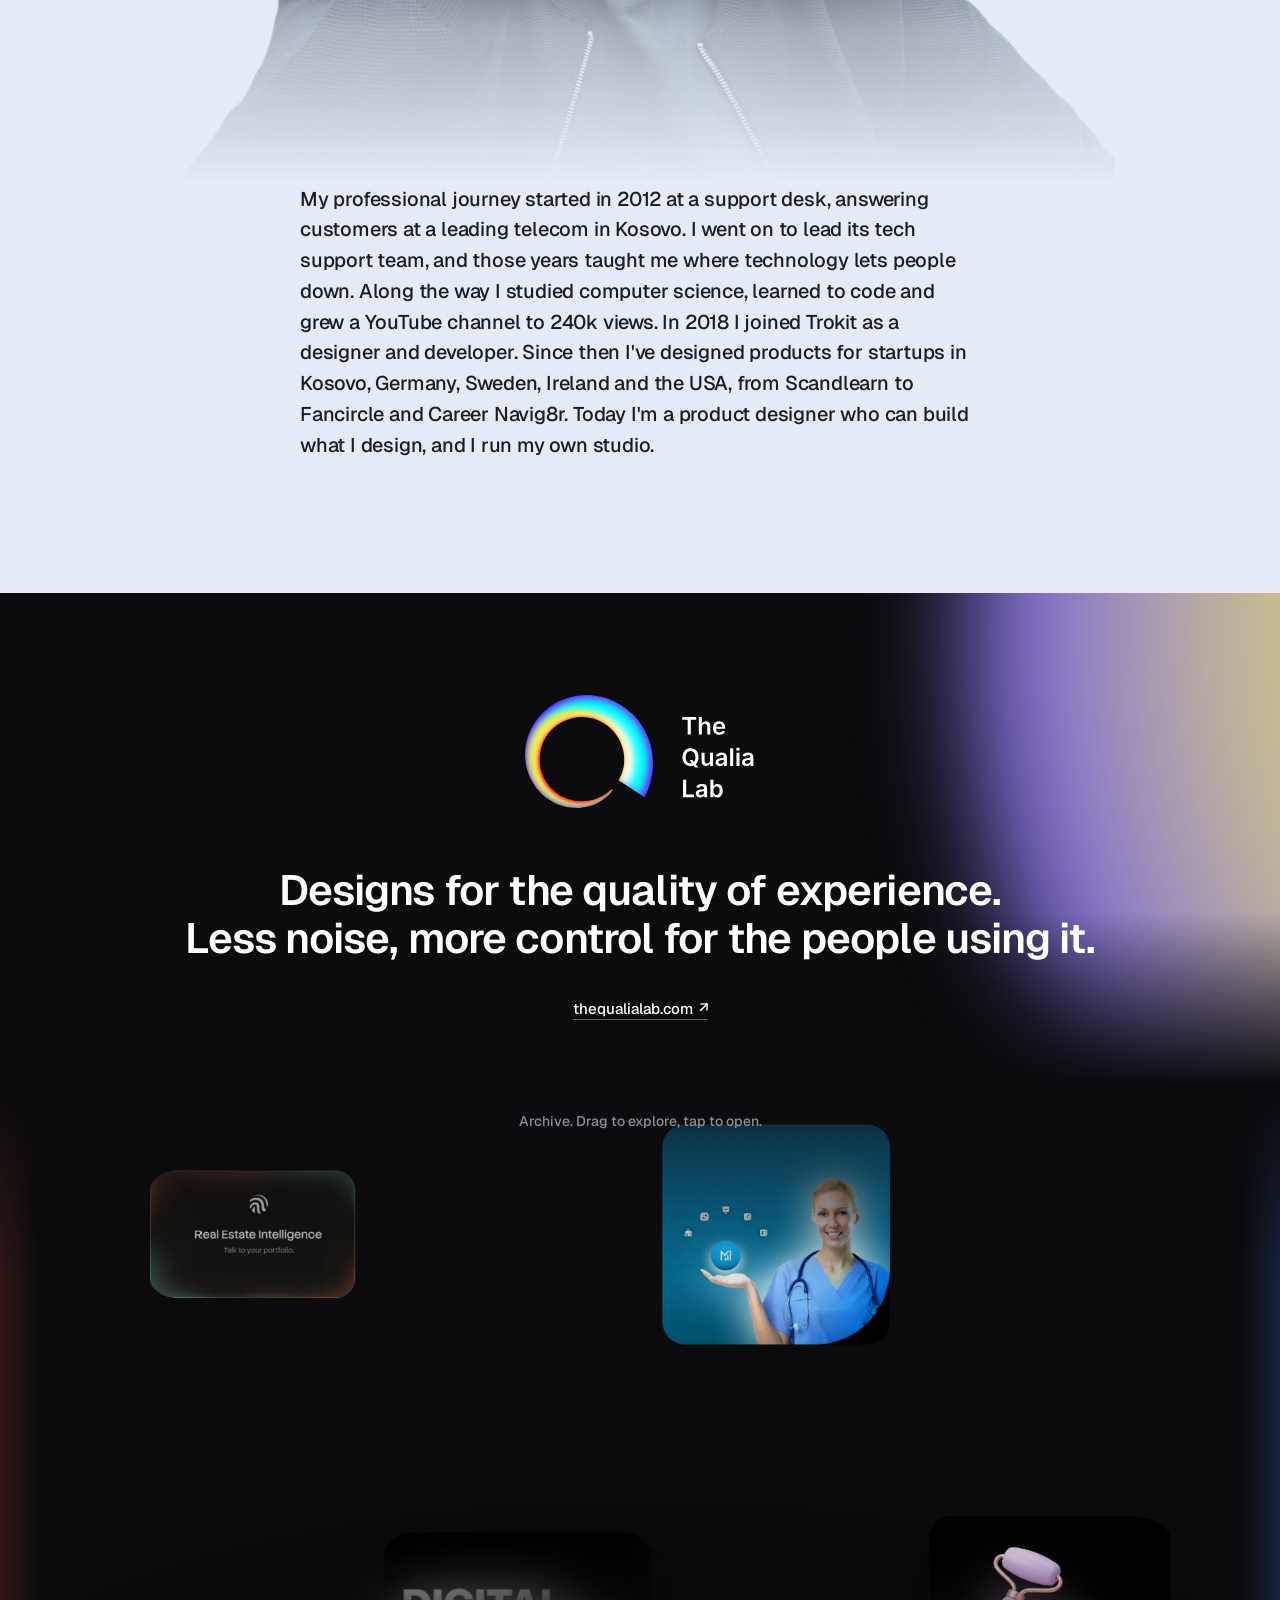
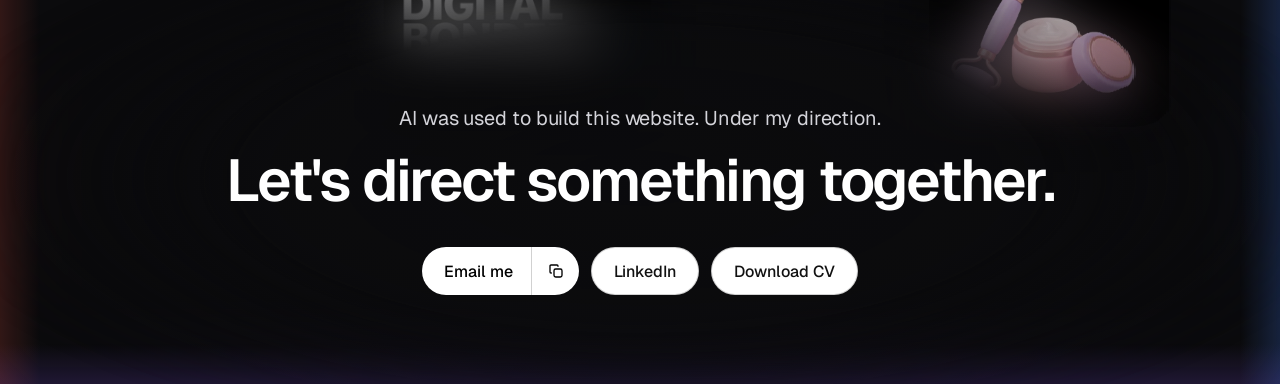
==== commit 4d75bd0e: "Phones: wall swipes are sideways only; equal phone-screen sizes in case study strips Co-Authored-By:" ====
--- a/index.html
+++ b/index.html
@@ -166,7 +166,7 @@
   </div>
 </section>
 
-<script src="wall.js?v=202611250920" defer></script>
+<script src="wall.js?v=202611251537" defer></script>
 <script src="how.js?v=202611251008" defer></script>
 <script src="ms-glow.js?v=202611250920" defer></script>
 <script src="script.js?v=202611251008" defer></script>
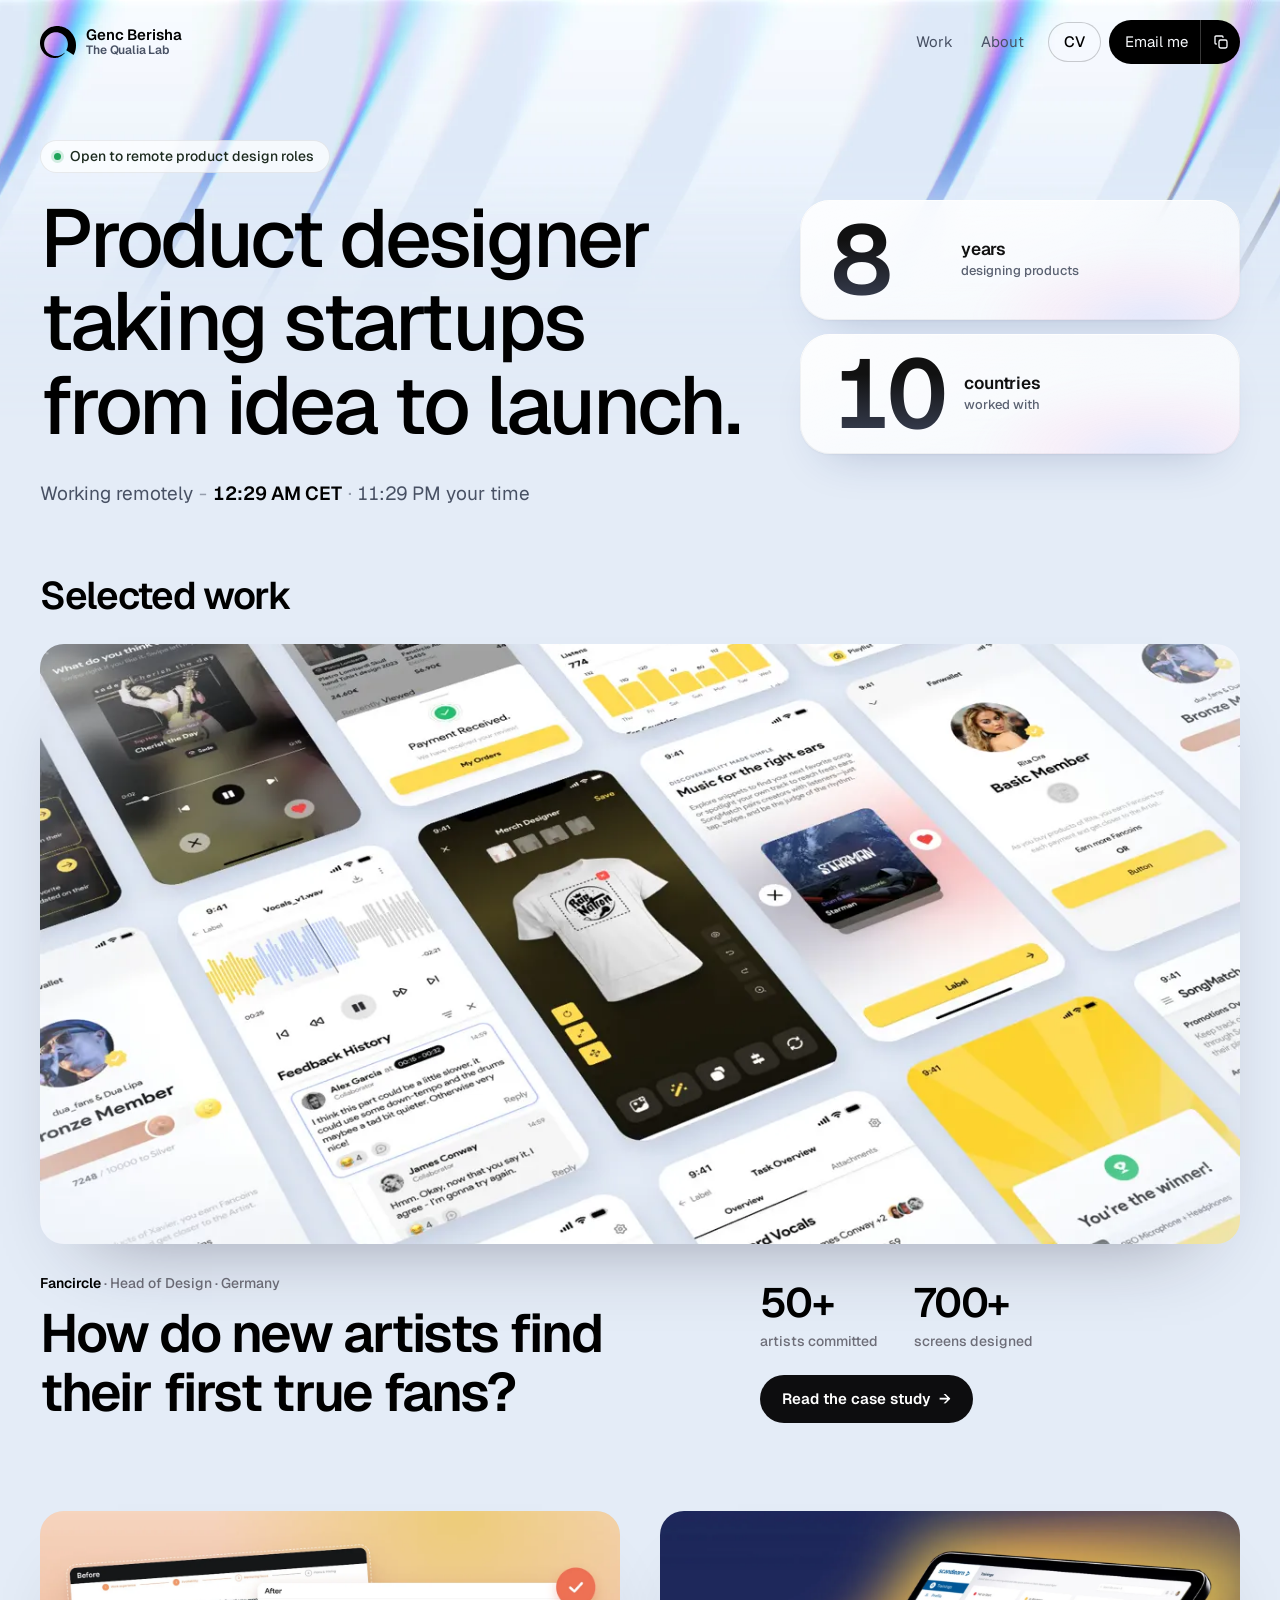
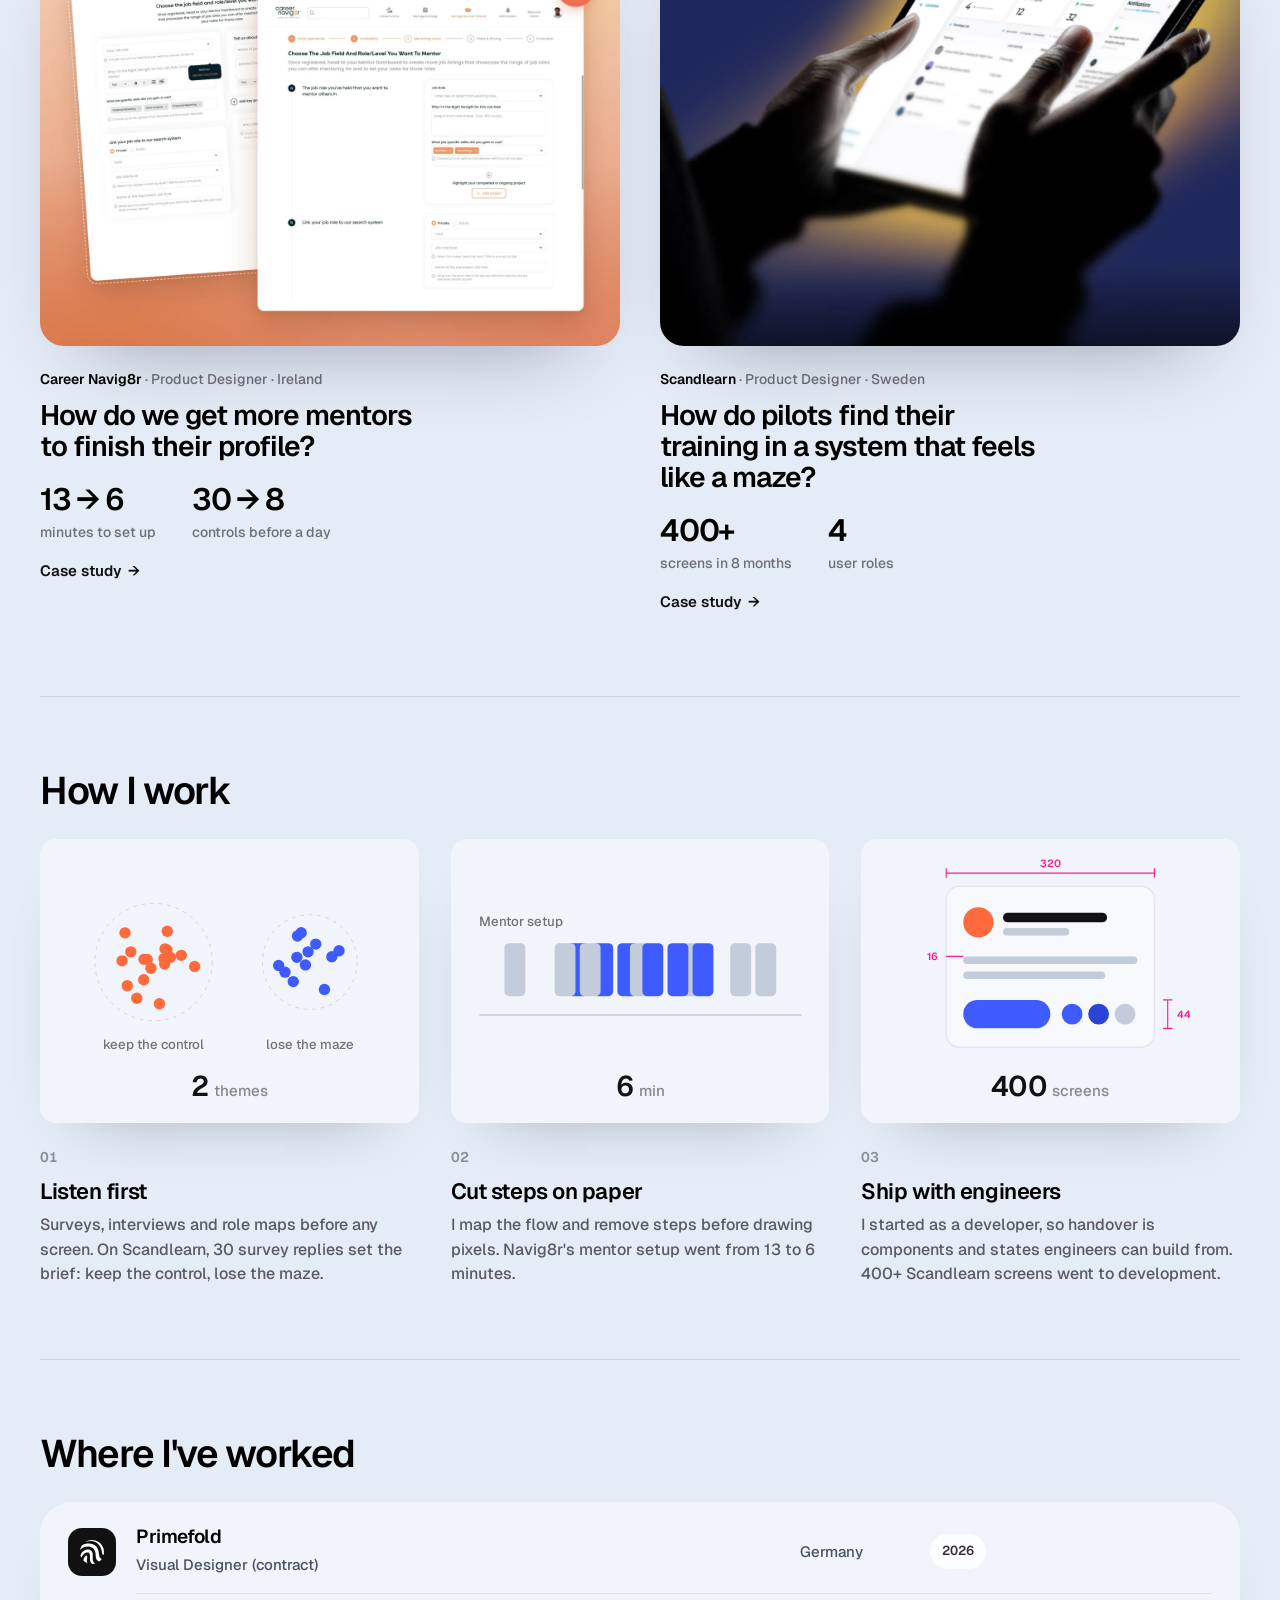
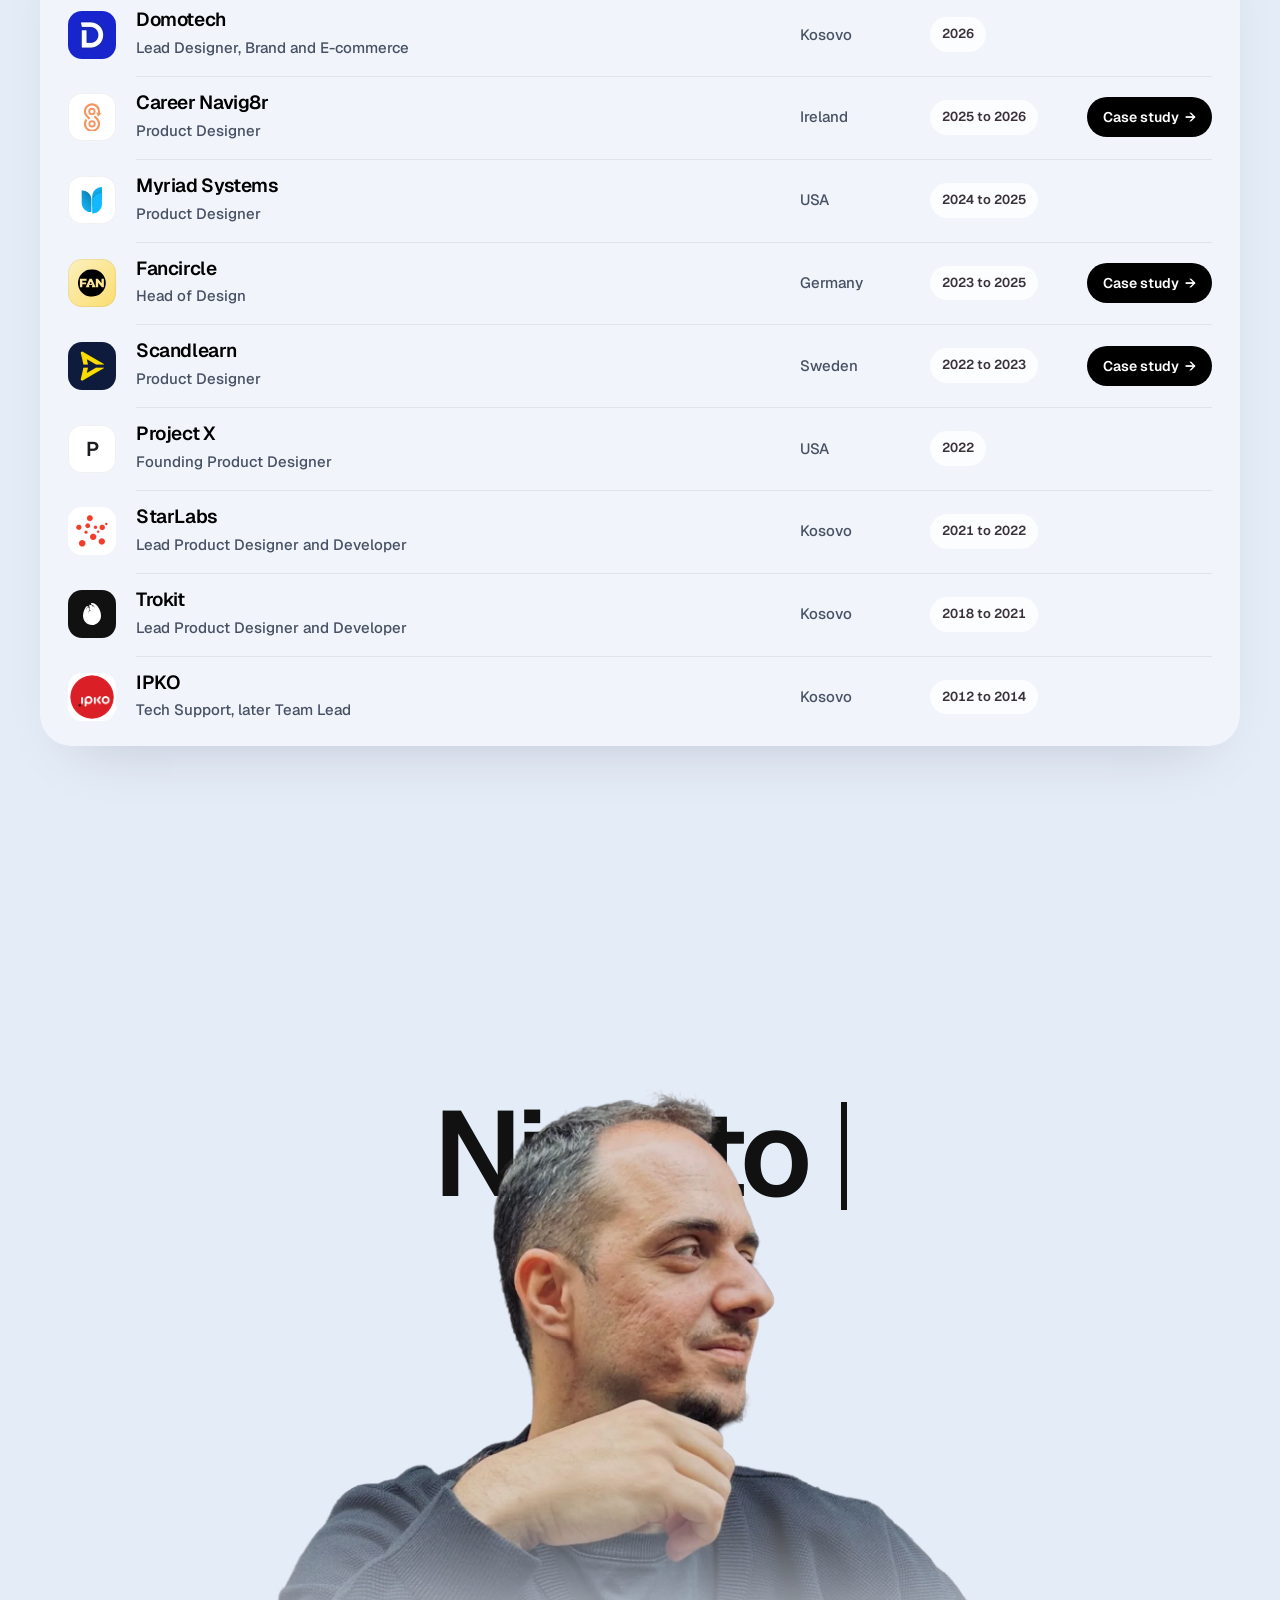
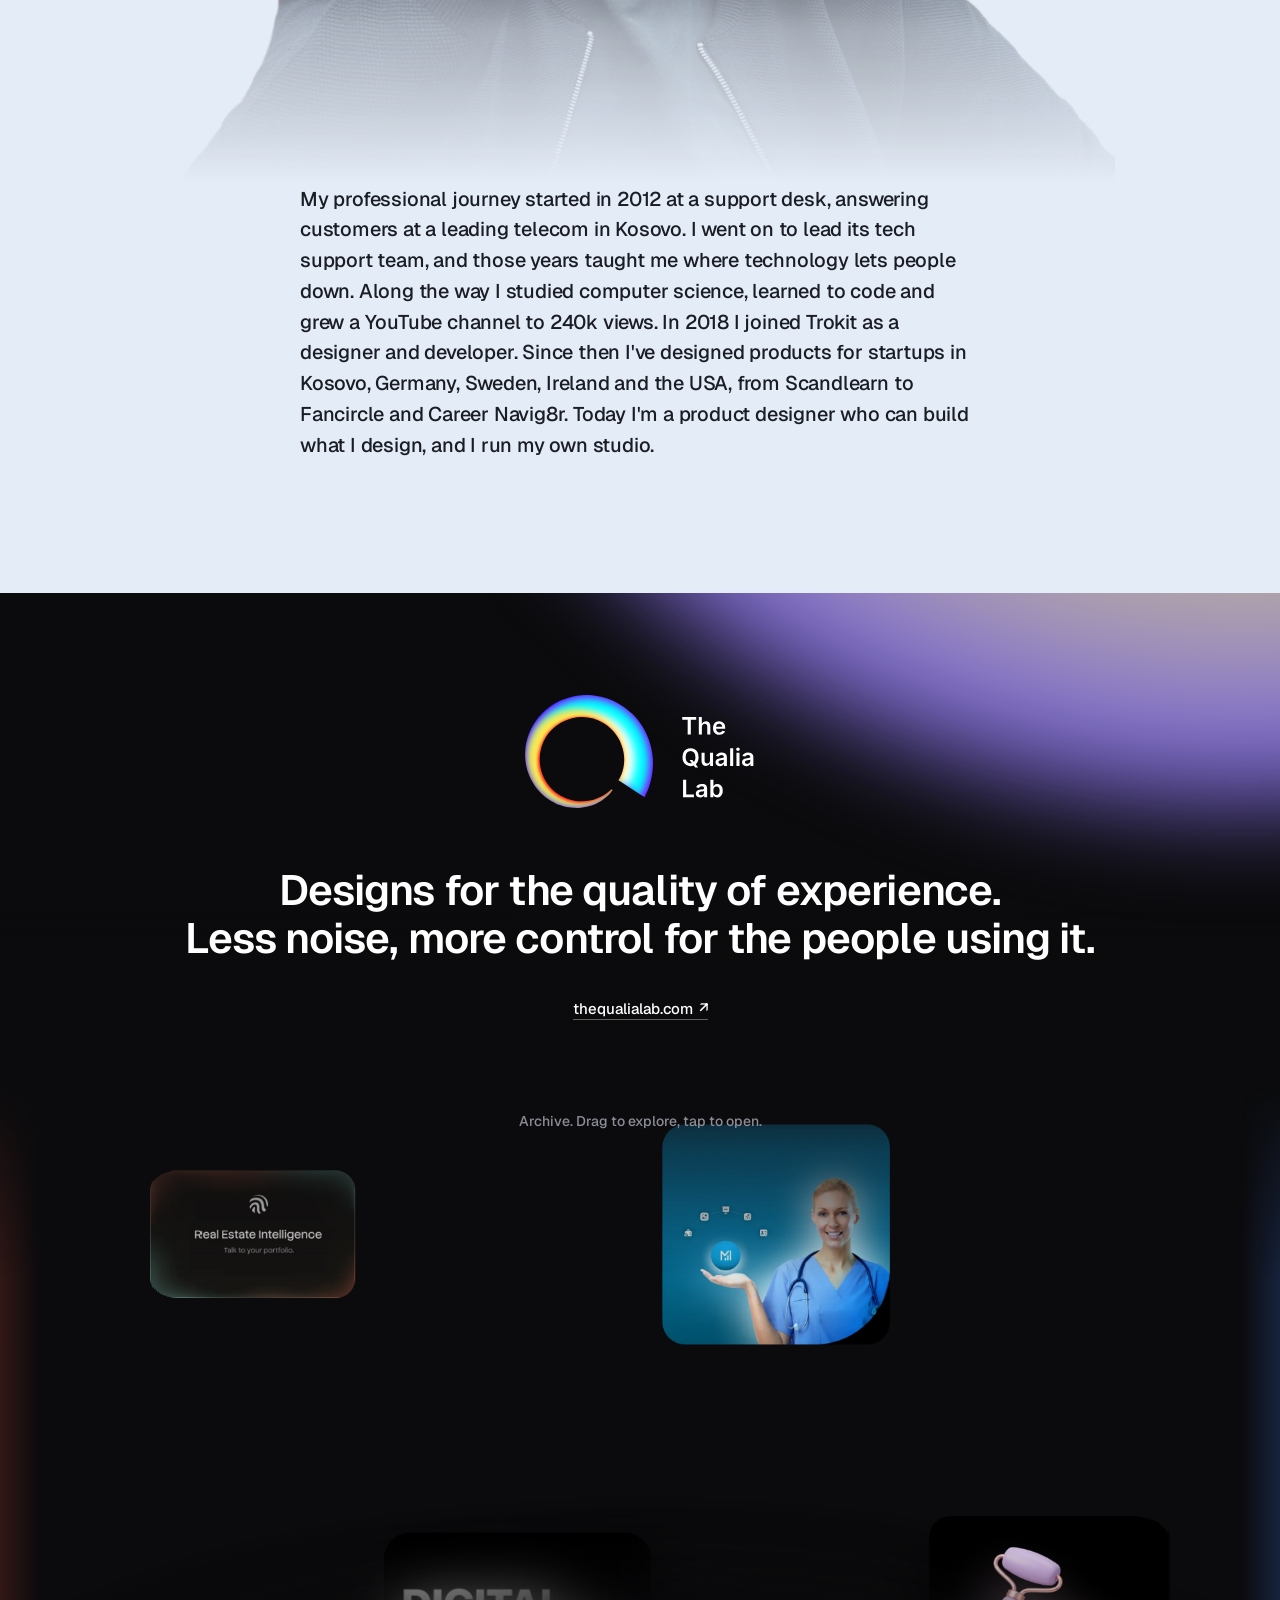
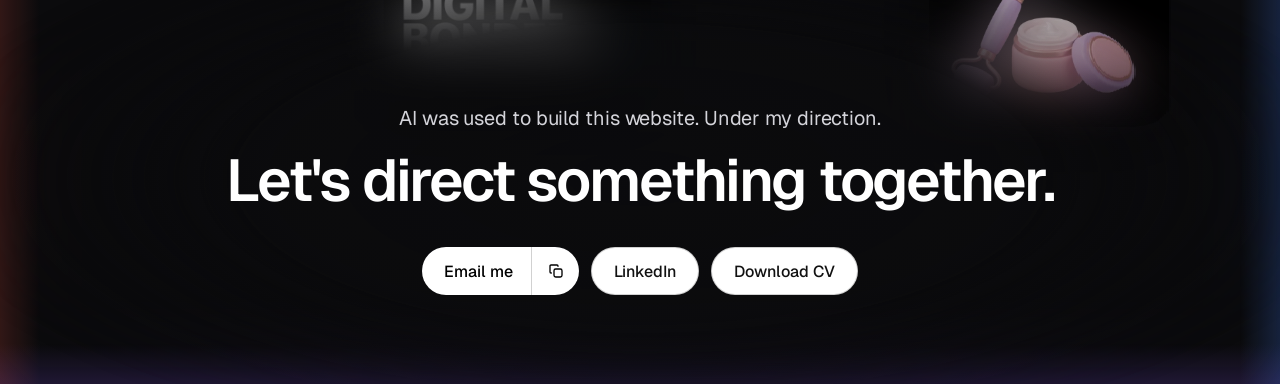
==== commit ad09911f: "Phones: Archive navigator becomes a sideways snap slider (no free drag) Co-Authored-By: Claude Opus " ====
--- a/index.html
+++ b/index.html
@@ -27,7 +27,7 @@
 <link rel="preconnect" href="https://fonts.gstatic.com" crossorigin>
 <link href="https://fonts.googleapis.com/css2?family=Geist:wght@400;500;600&family=Instrument+Serif:ital@0;1&display=swap" rel="stylesheet">
 <link rel="stylesheet" href="styles.css?v=202611181945">
-<link rel="stylesheet" href="home-v2.css?v=202611251008">
+<link rel="stylesheet" href="home-v2.css?v=202611251605">
 </head>
 <body class="v2home">
 <a class="skip" href="#work">Skip to work</a>
@@ -166,7 +166,7 @@
   </div>
 </section>
 
-<script src="wall.js?v=202611251537" defer></script>
+<script src="wall.js?v=202611251605" defer></script>
 <script src="how.js?v=202611251008" defer></script>
 <script src="ms-glow.js?v=202611250920" defer></script>
 <script src="script.js?v=202611251008" defer></script>
--- a/home-v2.css
+++ b/home-v2.css
@@ -486,3 +486,12 @@
 .w-sm:hover .w-more span,.w-more:hover span{transform:translateX(3px)}
 .wall-hint{position:absolute;top:28px;left:0;right:0;z-index:6;margin:0;text-align:center;font:500 14px/1.3 var(--sans);color:#8d8d97;pointer-events:none;transition:opacity .5s}
 .wall-sec.used .wall-hint{opacity:0}
+
+/* Phones: Archive navigator as a sideways slider (2026-11-25) */
+@media (max-width:699px){
+  .wall.wall-phone{display:flex;align-items:center;cursor:auto;touch-action:auto;-webkit-mask-image:none;mask-image:none}
+  .ws-row{display:flex;align-items:center;gap:14px;width:100%;overflow-x:auto;overflow-y:hidden;scroll-snap-type:x mandatory;-webkit-overflow-scrolling:touch;scrollbar-width:none;padding:0 8vw;overscroll-behavior-x:contain;touch-action:pan-x pan-y}
+  .ws-row::-webkit-scrollbar{display:none}
+  .ws-item{flex:none;scroll-snap-align:center;padding:0;border:0;background:none;cursor:pointer;-webkit-tap-highlight-color:transparent;display:block}
+  .ws-item img{display:block;width:auto;height:auto;max-width:84vw;max-height:52svh;border-radius:12px;box-shadow:0 20px 50px -20px rgba(0,0,0,.6)}
+}
